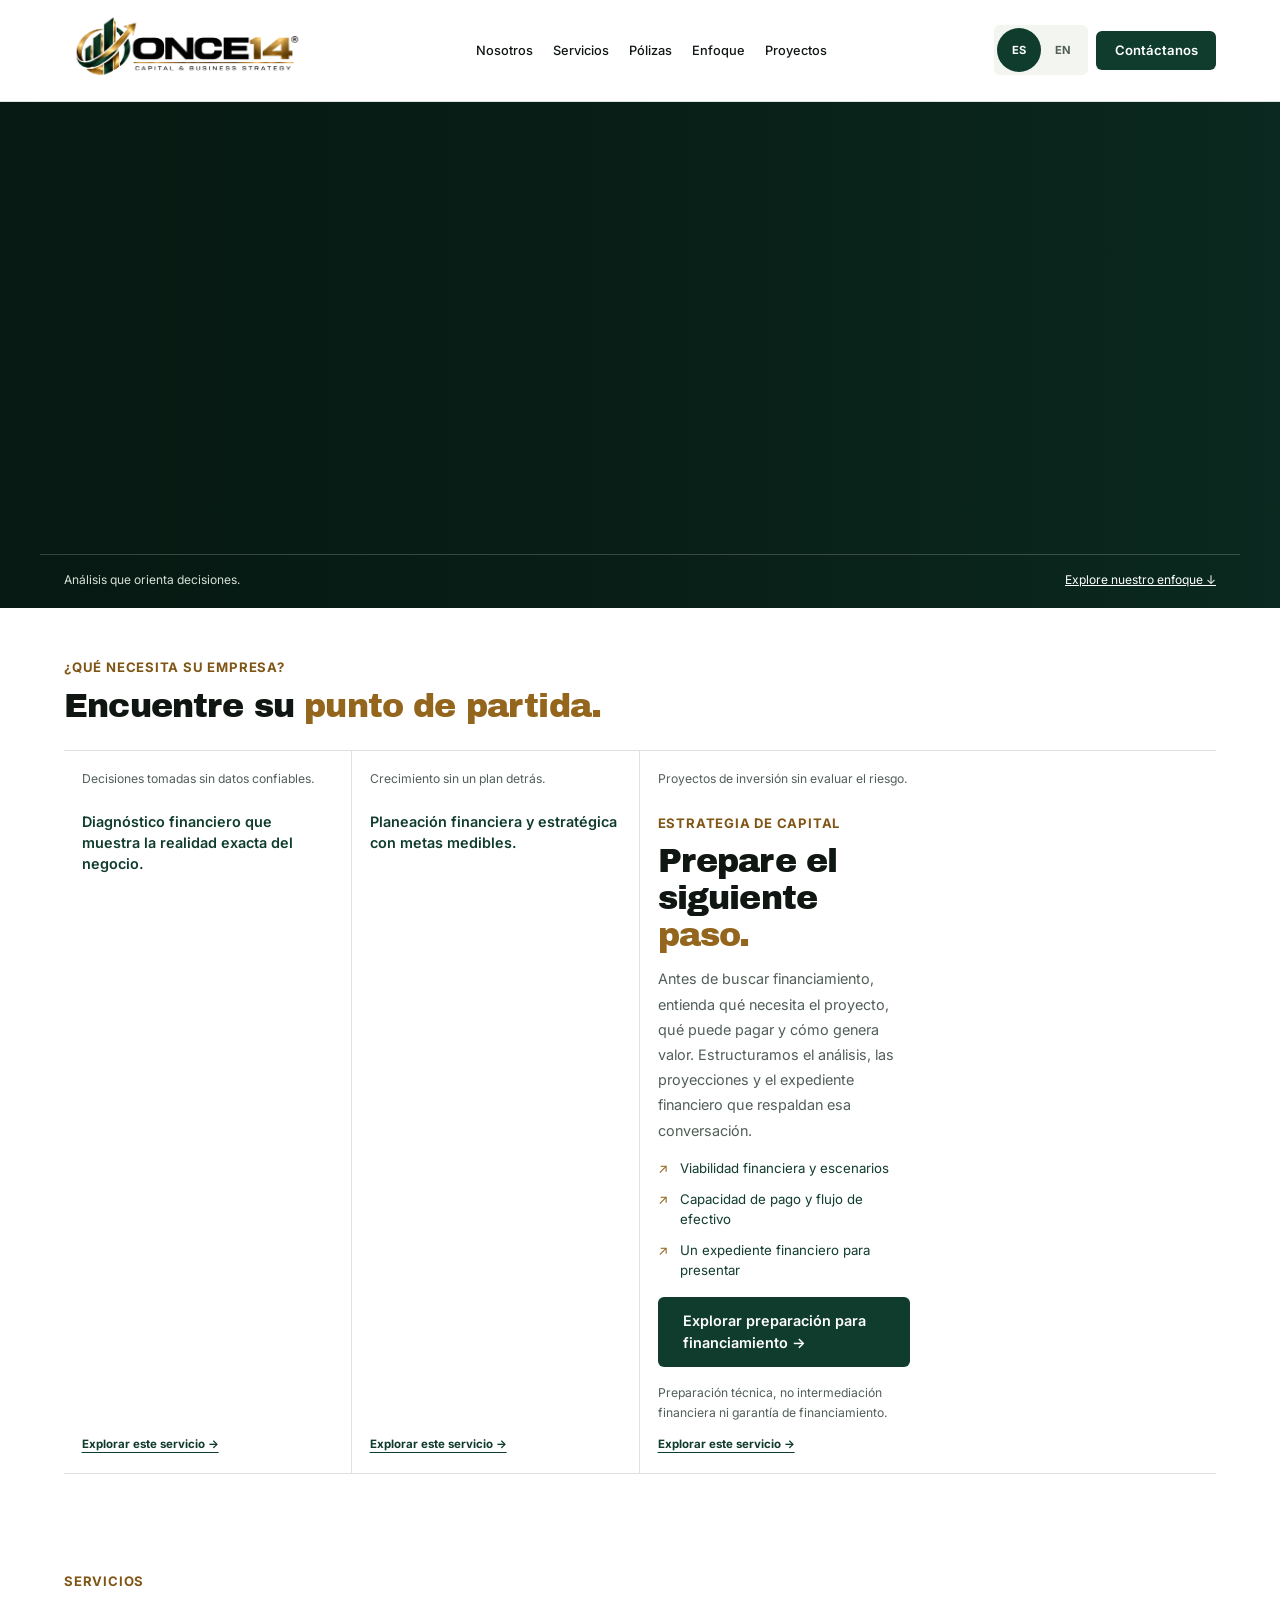
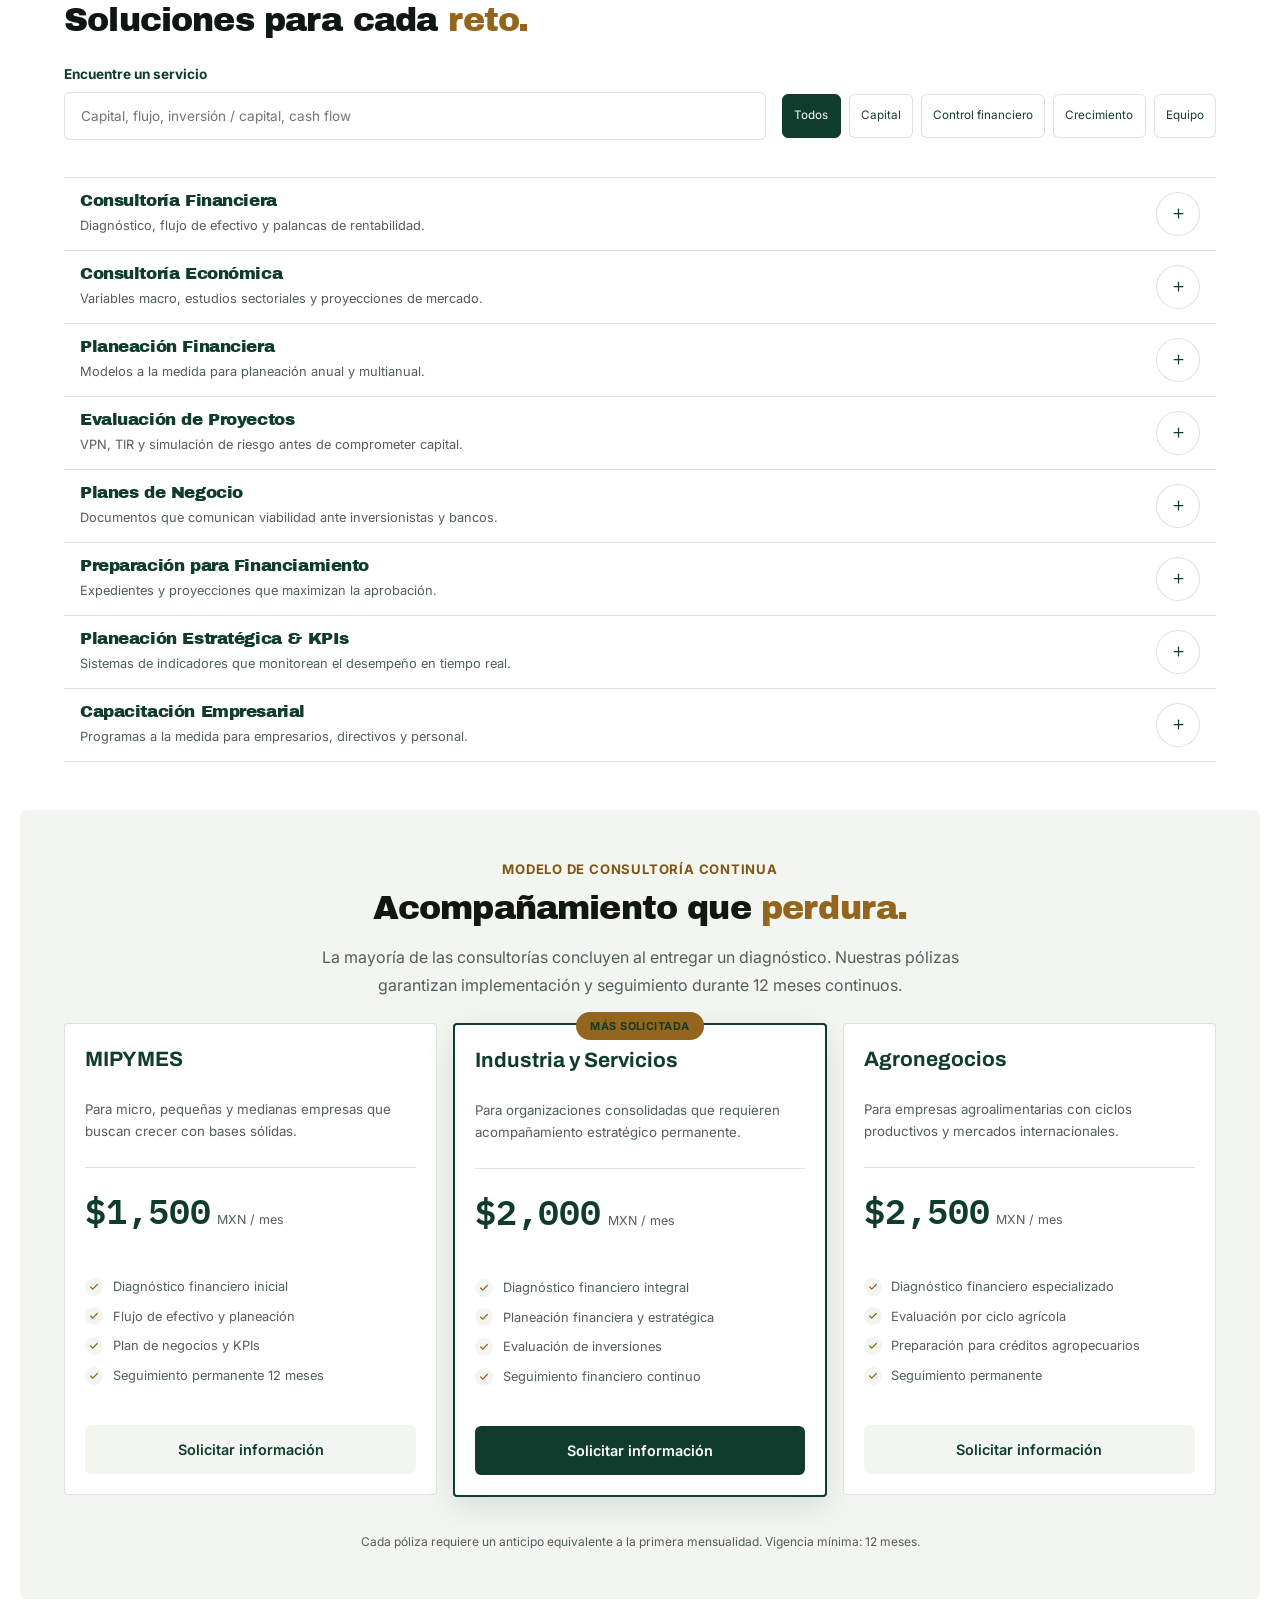
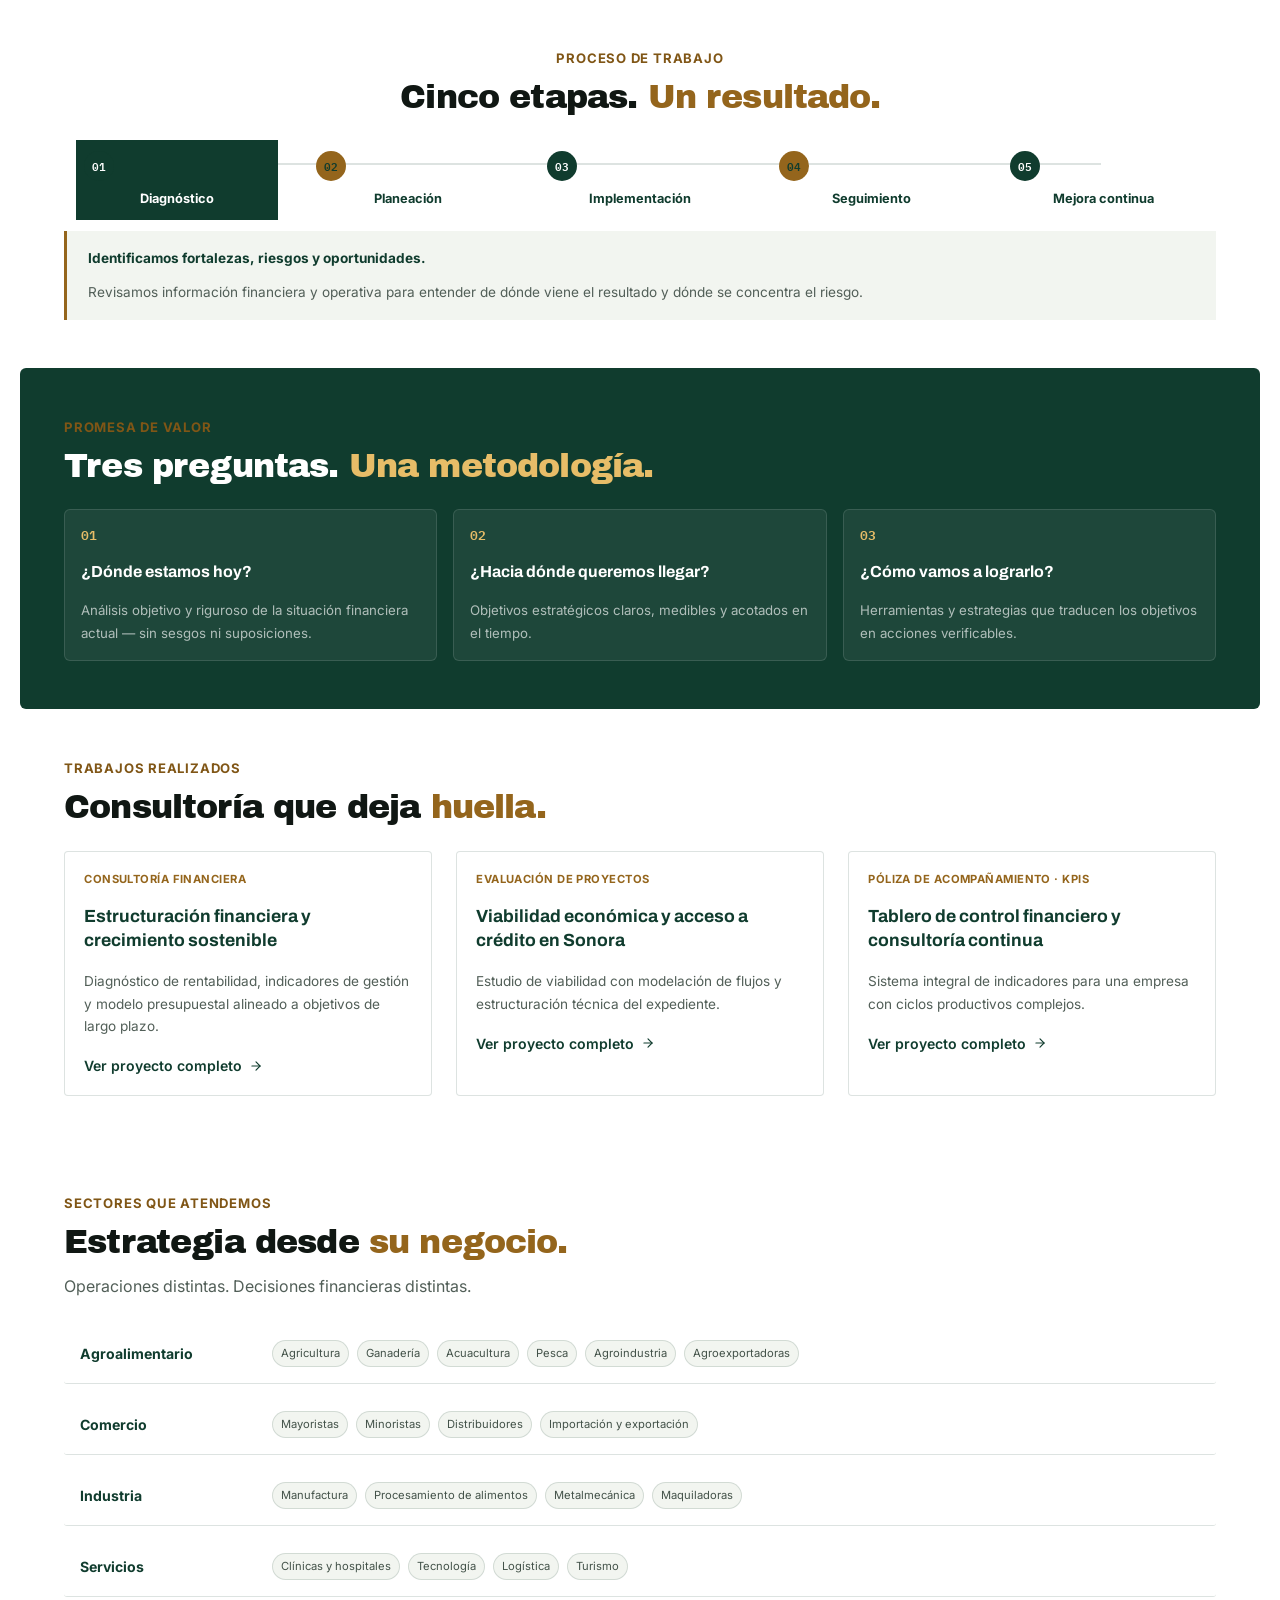
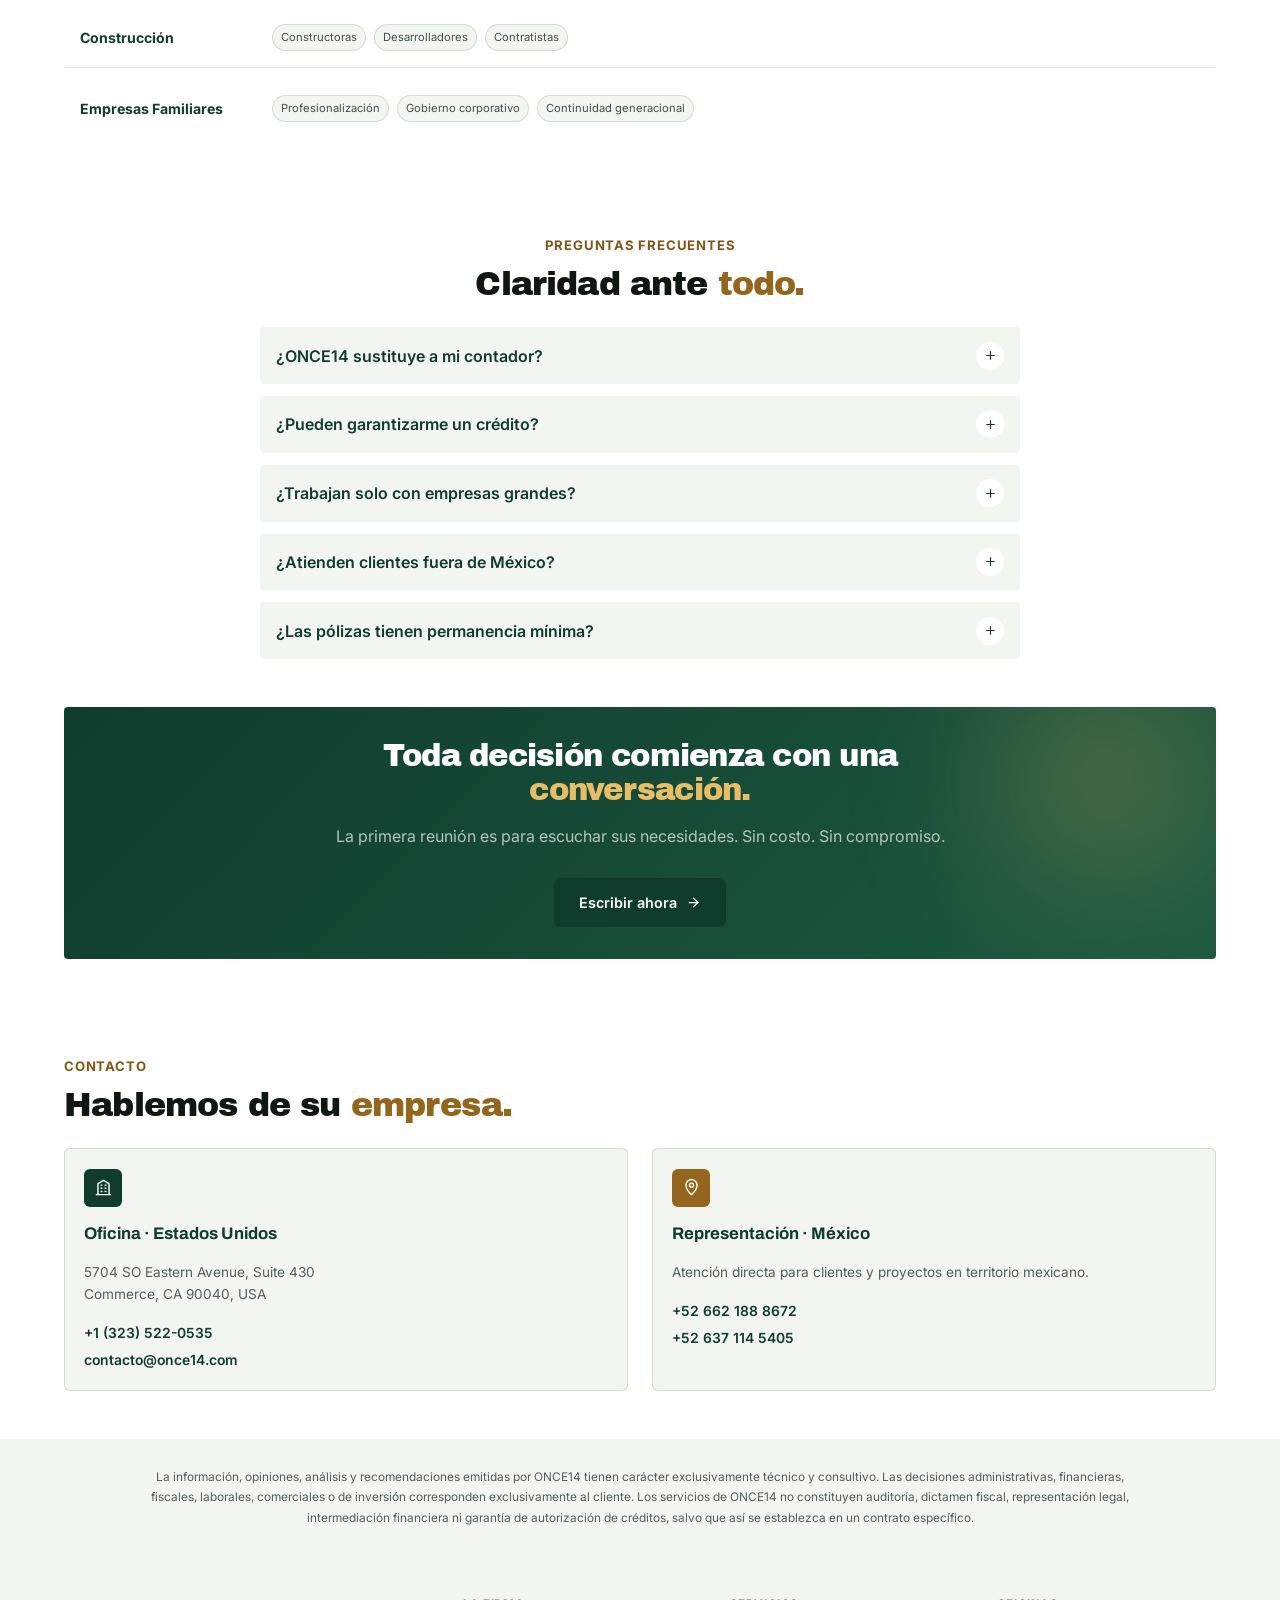
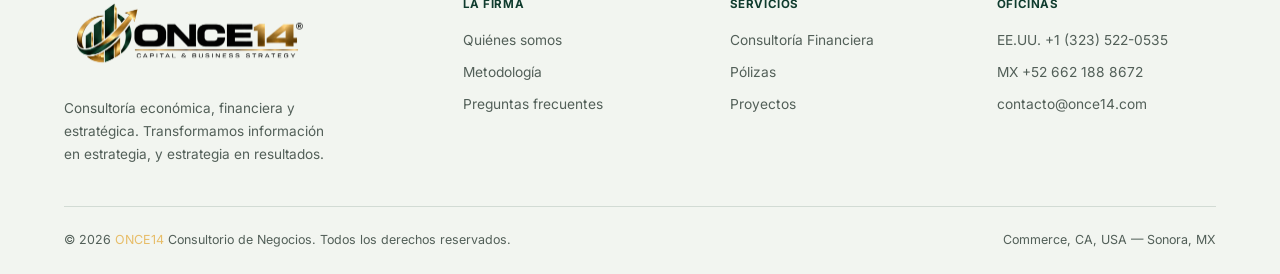
==== index.html @ 273f16f7 "Publish approved ONCE14 editorial redesign, photography and transparent logo" ====
<!DOCTYPE html>
<html lang="es">
<head>
<meta charset="UTF-8"/>
<meta name="viewport" content="width=device-width,initial-scale=1.0"/>
<title>ONCE14 — Consultoría Económica, Financiera y Estratégica</title>
<meta name="description" content="ONCE14 · Consultoría económica, financiera y estratégica. Sonora, México y Commerce, California."/>
<link rel="preconnect" href="https://fonts.googleapis.com"/>
<link rel="preconnect" href="https://fonts.gstatic.com" crossorigin/>
<link href="https://fonts.googleapis.com/css2?family=Archivo+Black&family=Archivo:wght@500;600;700;800;900&family=Inter:wght@400;500;600;700;800;900&family=IBM+Plex+Mono:wght@500;600&display=swap" rel="stylesheet"/>
<meta name="theme-color" content="#103c2e"/>
<link rel="icon" type="image/svg+xml" href="assets/favicon.svg"/>
<link rel="apple-touch-icon" href="assets/apple-touch-icon.png"/>
<link rel="manifest" href="site.webmanifest"/>
<link rel="stylesheet" href="css/style.css"/>
<link rel="stylesheet" href="css/brand.css"/>
<link rel="stylesheet" href="css/editorial.css"/>
</head>
<body>
<a class="skip-link" href="#inicio" data-i18n data-en="Skip to content">Ir al contenido</a>

<div class="progress-bar" id="progressBar"></div>

<div class="nav-wrap">
  <nav class="nav" id="nav">
    <a href="#inicio" class="logo-wrap">
      <img class="brand-logo" src="assets/logo-transparent.webp" width="2172" height="724" alt="ONCE14 — Capital &amp; Business Strategy"/>
    </a>
    <ul class="nav-menu">
      <li><a href="#nosotros" data-i18n data-en="About">Nosotros</a></li>
      <li><a href="#servicios" data-i18n data-en="Services">Servicios</a></li>
      <li><a href="#polizas" data-i18n data-en="Pricing">Pólizas</a></li>
      <li><a href="#galeria" data-i18n data-en="Focus">Enfoque</a></li>
      <li><a href="#proyectos" data-i18n data-en="Projects">Proyectos</a></li>
    </ul>
    <div class="nav-right">
      <div class="lang-toggle">
        <button class="lang-btn active" data-lang="es">ES</button>
        <button class="lang-btn" data-lang="en">EN</button>
      </div>
      <a href="#contacto" class="nav-cta" data-i18n data-en="Contact us">Contáctanos</a>
    </div>
    <button class="burger" id="burger" aria-label="Menú" aria-expanded="false" aria-controls="mNav"><span></span><span></span><span></span></button>
  </nav>
</div>
<nav class="m-nav" id="mNav" aria-label="Navegación móvil" inert>
  <a href="#nosotros" data-i18n data-en="About">Nosotros</a>
  <a href="#servicios" data-i18n data-en="Services">Servicios</a>
  <a href="#polizas" data-i18n data-en="Pricing">Pólizas</a>
  <a href="#proyectos" data-i18n data-en="Projects">Proyectos</a>
  <a href="#galeria" data-i18n data-en="Focus">Enfoque</a>
  <a href="#sectores" data-i18n data-en="Industries">Sectores</a>
  <a href="#faq" data-i18n data-en="FAQ">Preguntas frecuentes</a>
  <a href="#contacto" data-i18n data-en="Contact">Contacto</a>
  <div class="lang-toggle">
    <button class="lang-btn active" data-lang="es">ES</button>
    <button class="lang-btn" data-lang="en">EN</button>
  </div>
</nav>

<!-- ═══ HERO ═══ -->
<section id="inicio" class="hero photo-header">
  <figure class="editorial-media hero-backdrop" data-media="consulting"><figcaption class="media-caption" hidden data-i18n data-en="Conceptual image">Imagen conceptual</figcaption></figure>
  <div class="wrap hero-grid">
    <div class="hero-left">
      <div class="hero-badge" data-i18n data-en="CAPITAL / ECONOMICS / BUSINESS STRATEGY">CAPITAL / ECONOMÍA / ESTRATEGIA EMPRESARIAL</div>
      <h1 class="display hero-title" data-i18n data-en="Understand your business.<br><span class='accent'>Build its next move.</span>">Entienda su negocio.<br><span class="accent">Construya su siguiente paso.</span></h1>
      <p class="hero-desc" data-i18n data-en="Financial clarity, investment evaluation and capital strategy. Technical consulting connected to the reality of your business.">Claridad financiera, evaluación de inversiones y estrategia de capital. Consultoría técnica conectada con la realidad de su empresa.</p>
      <div class="hero-cta-row"><a href="#contacto" class="btn btn-solid" data-i18n data-en="Let's talk about your business ↗">Hablemos de su empresa ↗</a><a href="#servicios" class="btn btn-ghost" data-i18n data-en="Explore services">Explorar servicios</a></div>
    </div>
  </div>
  <div class="hero-bottom wrap"><span data-i18n data-en="Analysis that informs decisions.">Análisis que orienta decisiones.</span><a href="#galeria" data-i18n data-en="Explore our focus ↓">Explore nuestro enfoque ↓</a></div>
</section>

<!-- ═══ NECESIDADES ═══ -->
<section id="necesidades" class="section">
  <div class="wrap">
    <div class="section-head reveal">
      <span class="eyebrow2" data-i18n data-en="What does your company need?">¿Qué necesita su empresa?</span>
      <h2 class="display display--lg" style="margin-top:.6rem;" data-i18n data-en="Find your <span class='accent'>starting point.</span>">Encuentre su <span class="accent">punto de partida.</span></h2>
    </div>
    <div class="needs-bento stagger">
      <div class="need-card reveal">
        <div class="need-icon"><svg viewBox="0 0 24 24"><path d="M12 9v4M12 17h.01M10.3 3.9 1.8 18a2 2 0 0 0 1.7 3h17a2 2 0 0 0 1.7-3L13.7 3.9a2 2 0 0 0-3.4 0z"/></svg></div>
        <p class="need-problem" data-i18n data-en="Decisions made without reliable data.">Decisiones tomadas sin datos confiables.</p>
        <p class="need-solution" data-i18n data-en="Financial diagnostics that show the exact reality of your business.">Diagnóstico financiero que muestra la realidad exacta del negocio.</p>
      </div>
      <div class="need-card reveal">
        <div class="need-icon"><svg viewBox="0 0 24 24"><path d="M3 3v18h18"/><path d="M7 15l4-4 3 3 5-6"/></svg></div>
        <p class="need-problem" data-i18n data-en="Growth with no plan behind it.">Crecimiento sin un plan detrás.</p>
        <p class="need-solution" data-i18n data-en="Financial and strategic planning with measurable goals.">Planeación financiera y estratégica con metas medibles.</p>
      </div>
      <div class="need-card reveal">
        <div class="need-icon"><svg viewBox="0 0 24 24"><path d="M12 2 3 6v6c0 5 4 8 9 10 5-2 9-5 9-10V6z"/></svg></div>
        <p class="need-problem" data-i18n data-en="Investment projects launched without evaluating the risk.">Proyectos de inversión sin evaluar el riesgo.</p>
        <p class="need-solution" data-i18n data-en="Technicallass="media-caption" hidden data-i18n data-en="Conceptual illustration · ONCE14">Imagen conceptual · ONCE14</figcaption></figure>
  <div class="feature-copy">
   <span class="eyebrow2" data-i18n data-en="Capital strategy">Estrategia de capital</span>
   <h2 class="display display--lg" data-i18n data-en="Prepare the next <span class='accent'>move.</span>">Prepare el siguiente <span class="accent">paso.</span></h2>
   <p class="body-md" data-i18n data-en="Before seeking funding, understand what the project needs, what it can repay and how it creates value. We structure the analysis, projections and financial file that support the conversation.">Antes de buscar financiamiento, entienda qué necesita el proyecto, qué puede pagar y cómo genera valor. Estructuramos el análisis, las proyecciones y el expediente financiero que respaldan esa conversación.</p>
   <ul class="capital-outputs"><li data-i18n data-en="Financial feasibility and scenarios">Viabilidad financiera y escenarios</li><li data-i18n data-en="Repayment capacity and cash flow">Capacidad de pago y flujo de efectivo</li><li data-i18n data-en="An executive-ready financial file">Un expediente financiero para presentar</li></ul>
   <a href="#s6" class="btn btn-solid" data-i18n data-en="Explore financing readiness →">Explorar preparación para financiamiento →</a>
   <p class="visual-note" data-i18n data-en="Technical preparation, not financial intermediation or a guarantee of funding.">Preparación técnica, no intermediación financiera ni garantía de financiamiento.</p>
  </div>
 </div>
</section>

<!-- ═══ SERVICIOS ═══ -->
<section id="servicios" class="section">
  <div class="wrap">
    <div class="section-head reveal">
      <span class="eyebrow2" data-i18n data-en="Services">Servicios</span>
      <h2 class="display display--lg" style="margin-top:.6rem;" data-i18n data-en="Solutions for every <span class='accent'>challenge.</span>">Soluciones para cada <span class="accent">reto.</span></h2>
    </div>
    <div class="service-explorer">
      <label for="service-search" data-i18n data-en="Find a service">Encuentre un servicio</label>
      <input id="service-search" type="search" placeholder="Capital, flujo, inversión / capital, cash flow" autocomplete="off"/>
      <div class="service-filters" role="group" aria-label="Objetivo / Objective">
        <button type="button" data-filter="all" aria-pressed="true" data-i18n data-en="All">Todos</button>
        <button type="button" data-filter="capital" aria-pressed="false" data-i18n data-en="Capital">Capital</button>
        <button type="button" data-filter="control" aria-pressed="false" data-i18n data-en="Financial control">Control financiero</button>
        <button type="button" data-filter="growth" aria-pressed="false" data-i18n data-en="Growth">Crecimiento</button>
        <button type="button" data-filter="team" aria-pressed="false" data-i18n data-en="Team">Equipo</button>
      </div>
      <p class="service-results" aria-live="polite" aria-atomic="true"></p>
      <button type="button" class="service-reset" hidden data-i18n data-en="Clear filters">Limpiar filtros</button>
    </div>
    <div class="serv-bento stagger" id="servBento">
      <div class="serv-card reveal" data-id="s1" id="s1">
        <div class="serv-top">
          <div class="serv-icon"><svg viewBox="0 0 24 24"><line x1="5" y1="21" x2="5" y2="13"/><line x1="10" y1="21" x2="10" y2="8"/><line x1="15" y1="21" x2="15" y2="11"/><line x1="20" y1="21" x2="20" y2="4"/></svg></div>
          <button class="serv-toggle"><svg viewBox="0 0 24 24"><line x1="12" y1="5" x2="12" y2="19"/><line x1="5" y1="12" x2="19" y2="12"/></svg></button>
        </div>
        <div class="serv-name" data-i18n data-en="Financial Consulting">Consultoría Financiera</div>
        <div class="serv-teaser" data-i18n data-en="Diagnosis, cash flow and profitability levers.">Diagnóstico, flujo de efectivo y palancas de rentabilidad.</div>
        <div class="serv-detail"><div class="serv-detail-in">
          <div class="serv-steps">
            <div class="serv-step"><b>1</b><span data-i18n data-en="We diagnose the company's real financial situation: profitability, liquidity and cost structure.">Diagnosticamos la situación financiera real: rentabilidad, liquidez y estructura de costos.</span></div>
            <div class="serv-step"><b>2</b><span data-i18n data-en="We identify the improvement levers with the greatest short and medium-term impact.">Identificamos las palancas de mejora con mayor impacto.</span></div>
            <div class="serv-step"><b>3</b><span data-i18n data-en="We design and implement the mechanisms that strengthen long-term financial stability.">Diseñamos e implementamos los mecanismos que fortalecen la estabilidad financiera.</span></div>
          </div>
          <div class="serv-side">
            <div class="serv-chips2">
              <span class="chip2" data-i18n data-en="Cash flow">Flujo de efectivo</span>
              <span class="chip2" data-i18n data-en="Budgets">Presupuestos</span>
              <span class="chip2" data-i18n data-en="Financial modeling">Modelación financiera</span>
              <span class="chip2" data-i18n data-en="Sensitivity analysis">Análisis de sensibilidad</span>
            </div>
            <div class="serv-meta2">
              <span><strong data-i18n data-en="Who it's for">Para quién</strong><span data-i18n data-en="Companies seeking clarity on their real performance">Empresas que buscan claridad sobre su desempeño real</span></span>
              <span><strong data-i18n data-en="Duration">Duración</strong><span data-i18n data-en="2–4 weeks">2 – 4 semanas</span></span>
            </div>
          </div>
        </div></div>
      </div>

      <div class="serv-card reveal" data-id="s2" id="s2">
        <div class="serv-top">
          <div class="serv-icon"><svg viewBox="0 0 24 24"><circle cx="12" cy="12" r="9"/><path d="M3 12h18M12 3c3 4 3 14 0 18c-3-4-3-14 0-18z"/></svg></div>
          <button class="serv-toggle"><svg viewBox="0 0 24 24"><line x1="12" y1="5" x2="12" y2="19"/><line x1="5" y1="12" x2="19" y2="12"/></svg></button>
        </div>
        <div class="serv-name" data-i18n data-en="Economic Consulting">Consultoría Económica</div>
        <div class="serv-teaser" data-i18n data-en="Macro variables, sector studies and market projections.">Variables macro, estudios sectoriales y proyecciones de mercado.</div>
        <div class="serv-detail"><div class="serv-detail-in">
          <div class="serv-steps">
            <div class="serv-step"><b>1</b><span data-i18n data-en="We analyze the macroeconomic variables relevant to the company's sector.">Analizamos las variables macroeconómicas relevantes para el sector.</span></div>
            <div class="serv-step"><b>2</b><span data-i18n data-en="We project market, exchange rate, inflation and interest rate scenarios.">Proyectamos escenarios de mercado, tipo de cambio e inflación.</span></div>
            <div class="serv-step"><b>3</b><span data-i18n data-en="We integrate the analysis into planning to anticipate, not react.">Integramos el análisis a la planeación para anticipar, no reaccionar.</span></div>
          </div>
          <div class="serv-side">
            <div class="serv-chips2">
              <span class="chip2" data-i18n data-en="Sector studies">Estudios sectoriales</span>
              <span class="chip2" data-i18n data-en="Economic projections">Proyecciones económicas</span>
              <span class="chip2" data-i18n data-en="Cost-benefit studies">Estudios costo-beneficio</span>
            </div>
            <div class="serv-meta2">
              <span><strong data-i18n data-en="Who it's for">Para quién</strong><span data-i18n data-en="Companies exposed to sector macro variables">Empresas expuestas a variables macroeconómicas</span></span>
              <span><strong data-i18n data-en="Duration">Duración</strong><span data-i18n data-en="3–6 weeks">3 – 6 semanas</span></span>
            </div>
          </div>
        </div></div>
      </div>

      <div class="serv-card reveal" data-id="s3" id="s3">
        <div class="serv-top">
          <div class="serv-icon"><svg viewBox="0 0 24 24"><circle cx="12" cy="12" r="8"/><circle cx="12" cy="12" r="3.5"/></svg></div>
          <button class="serv-toggle"><svg viewBox="0 0 24 24"><line x1="12" y1="5" x2="12" y2="19"/><line x1="5" y1="12" x2="19" y2="12"/></svg></button>
        </div>
        <div class="serv-name" data-i18n data-en="Financial Planning">Planeación Financiera</div>
        <div class="serv-teaser" data-i18n data-en="Tailored models for annual and multi-year planning.">Modelos a la medida para planeación anual y multianual.</div>
        <div class="serv-detail"><div class="serv-detail-in">
          <div class="serv-steps">
            <div class="serv-step"><b>1</b><span data-i18n data-en="We build the financial model tailored to the business.">Construimos el modelo financiero a la medida del negocio.</span></div>
            <div class="serv-step"><b>2</b><span data-i18n data-en="We model optimistic, base and critical scenarios.">Modelamos escenarios optimista, base y crítico.</span></div>
            <div class="serv-step"><b>3</b><span data-i18n data-en="We define the action plan and the tracking indicators.">Definimos el plan de acción y los indicadores de seguimiento.</span></div>
          </div>
          <div class="serv-side">
            <div class="serv-chips2">
              <span class="chip2" data-i18n data-en="Annual budgets">Presupuestos anuales</span>
              <span class="chip2" data-i18n data-en="Multi-year planning">Planeación multianual</span>
              <span class="chip2" data-i18n data-en="Projected cash flow">Flujo proyectado</span>
            </div>
            <div class="serv-meta2">
              <span><strong data-i18n data-en="Who it's for">Para quién</strong><span data-i18n data-en="Companies planning their next fiscal cycle">Empresas que planean su próximo ciclo fiscal</span></span>
              <span><strong data-i18n data-en="Duration">Duración</strong><span data-i18n data-en="3–5 weeks">3 – 5 semanas</span></span>
            </div>
          </div>
        </div></div>
      </div>

      <div class="serv-card reveal" data-id="s4" id="s4">
        <div class="serv-top">
          <div class="serv-icon"><svg viewBox="0 0 24 24"><path d="M12 2 3 7l9 5 9-5-9-5z"/><path d="M3 12l9 5 9-5M3 17l9 5 9-5"/></svg></div>
          <button class="serv-toggle"><svg viewBox="0 0 24 24"><line x1="12" y1="5" x2="12" y2="19"/><line x1="5" y1="12" x2="19" y2="12"/></svg></button>
        </div>
        <div class="serv-name" data-i18n data-en="Investment Project Evaluation">Evaluación de Proyectos</div>
        <div class="serv-teaser" data-i18n data-en="NPV, IRR and risk simulation before you commit capital.">VPN, TIR y simulación de riesgo antes de comprometer capital.</div>
        <div class="serv-detail"><div class="serv-detail-in">
          <div class="serv-steps">
            <div class="serv-step"><b>1</b><span data-i18n data-en="We calculate the project's financial feasibility: NPV, IRR and break-even point.">Calculamos la viabilidad financiera: VPN, TIR y punto de equilibrio.</span></div>
            <div class="serv-step"><b>2</b><span data-i18n data-en="We simulate risk scenarios before capital is committed.">Simulamos escenarios de riesgo antes de comprometer capital.</span></div>
            <div class="serv-step"><b>3</b><span data-i18n data-en="We deliver a technical opinion that supports the investment decision.">Entregamos un dictamen técnico que sustenta la decisión.</span></div>
          </div>
          <div class="serv-side">
            <div class="serv-chips2">
              <span class="chip2">VPN / NPV</span>
              <span class="chip2">TIR / IRR</span>
              <span class="chip2" data-i18n data-en="Break-even point">Punto de equilibrio</span>
            </div>
            <div class="serv-meta2">
              <span><strong data-i18n data-en="Who it's for">Para quién</strong><span data-i18n data-en="Companies evaluating a specific investment project">Empresas evaluando un proyecto específico</span></span>
              <span><strong data-i18n data-en="Duration">Duración</strong><span data-i18n data-en="3–6 weeks">3 – 6 semanas</span></span>
            </div>
          </div>
        </div></div>
      </div>

      <div class="serv-card reveal" data-id="s5" id="s5">
        <div class="serv-top">
          <div class="serv-icon"><svg viewBox="0 0 24 24"><path d="M6 2h9l3 3v17H6z"/><line x1="9" y1="9" x2="15" y2="9"/><line x1="9" y1="13" x2="15" y2="13"/><line x1="9" y1="17" x2="12" y2="17"/></svg></div>
          <button class="serv-toggle"><svg viewBox="0 0 24 24"><line x1="12" y1="5" x2="12" y2="19"/><line x1="5" y1="12" x2="19" y2="12"/></svg></button>
        </div>
        <div class="serv-name" data-i18n data-en="Business Plans">Planes de Negocio</div>
        <div class="serv-teaser" data-i18n data-en="Documents that communicate viability to investors and banks.">Documentos que comunican viabilidad ante inversionistas y bancos.</div>
        <div class="serv-detail"><div class="serv-detail-in">
          <div class="serv-steps">
            <div class="serv-step"><b>1</b><span data-i18n data-en="We develop the market study and commercial strategy.">Desarrollamos el estudio de mercado y la estrategia comercial.</span></div>
            <div class="serv-step"><b>2</b><span data-i18n data-en="We build the financial projections and expected cash flow.">Construimos las proyecciones financieras.</span></div>
            <div class="serv-step"><b>3</b><span data-i18n data-en="We integrate risk analysis and mitigation.">Integramos el análisis de riesgos y su mitigación.</span></div>
          </div>
          <div class="serv-side">
            <div class="serv-chips2">
              <span class="chip2" data-i18n data-en="Market study">Estudio de mercado</span>
              <span class="chip2" data-i18n data-en="Financial projections">Proyecciones financieras</span>
            </div>
            <div class="serv-meta2">
              <span><strong data-i18n data-en="Who it's for">Para quién</strong><span data-i18n data-en="Companies seeking financing or formalizing strategy">Empresas que buscan financiamiento</span></span>
              <span><strong data-i18n data-en="Duration">Duración</strong><span data-i18n data-en="3–6 weeks">3 – 6 semanas</span></span>
            </div>
          </div>
        </div></div>
      </div>

      <div class="serv-card reveal" data-id="s6" id="s6">
        <div class="serv-top">
          <div class="serv-icon"><svg viewBox="0 0 24 24"><rect x="2" y="7" width="20" height="13" rx="2"/><path d="M8 7V5a2 2 0 0 1 2-2h4a2 2 0 0 1 2 2v2"/></svg></div>
          <button class="serv-toggle"><svg viewBox="0 0 24 24"><line x1="12" y1="5" x2="12" y2="19"/><line x1="5" y1="12" x2="19" y2="12"/></svg></button>
        </div>
        <div class="serv-name" data-i18n data-en="Financing Readiness">Preparación para Financiamiento</div>
        <div class="serv-teaser" data-i18n data-en="Files and projections that maximize approval odds.">Expedientes y proyecciones que maximizan la aprobación.</div>
        <div class="serv-detail"><div class="serv-detail-in">
          <div class="serv-steps">
            <div class="serv-step"><b>1</b><span data-i18n data-en="We diagnose the company's real repayment capacity.">Diagnosticamos la capacidad de pago real de la empresa.</span></div>
            <div class="serv-step"><b>2</b><span data-i18n data-en="We assemble the complete financial file.">Armamos el expediente financiero completo.</span></div>
            <div class="serv-step"><b>3</b><span data-i18n data-en="We prepare the executive presentation for the institution.">Preparamos la presentación ejecutiva.</span></div>
          </div>
          <div class="serv-side">
            <div class="serv-chips2">
              <span class="chip2" data-i18n data-en="Working capital">Capital de trabajo</span>
              <span class="chip2" data-i18n data-en="Agricultural &amp; export credit">Créditos agropecuarios</span>
            </div>
            <div class="serv-meta2">
              <span><strong data-i18n data-en="Who it's for">Para quién</strong><span data-i18n data-en="Companies applying for financing">Empresas solicitando financiamiento</span></span>
              <span><strong data-i18n data-en="Duration">Duración</strong><span data-i18n data-en="2–4 weeks">2 – 4 semanas</span></span>
            </div>
            <p class="serv-nota2" data-i18n data-en="ONCE14 does not act as a financial intermediary or guarantee approval.">ONCE14 no actúa como intermediario financiero ni garantiza la aprobación.</p>
          </div>
        </div></div>
      </div>

      <div class="serv-card reveal" data-id="s7" id="s7">
        <div class="serv-top">
          <div class="serv-icon"><svg viewBox="0 0 24 24"><circle cx="12" cy="12" r="9"/><path d="M12 7v5l3 3"/></svg></div>
          <button class="serv-toggle"><svg viewBox="0 0 24 24"><line x1="12" y1="5" x2="12" y2="19"/><line x1="5" y1="12" x2="19" y2="12"/></svg></button>
        </div>
        <div class="serv-name" data-i18n data-en="Strategic Planning &amp; KPIs">Planeación Estratégica &amp; KPIs</div>
        <div class="serv-teaser" data-i18n data-en="Indicator systems that monitor performance in real time.">Sistemas de indicadores que monitorean el desempeño en tiempo real.</div>
        <div class="serv-detail"><div class="serv-detail-in">
          <div class="serv-steps">
            <div class="serv-step"><b>1</b><span data-i18n data-en="We align company areas toward shared strategic objectives.">Alineamos las áreas hacia objetivos estratégicos comunes.</span></div>
            <div class="serv-step"><b>2</b><span data-i18n data-en="We design the indicator system that reflects real performance.">Diseñamos el sistema de indicadores.</span></div>
            <div class="serv-step"><b>3</b><span data-i18n data-en="We implement the control dashboard and follow-up routine.">Implementamos el tablero de control.</span></div>
          </div>
          <div class="serv-side">
            <div class="serv-chips2">
              <span class="chip2">Balanced Scorecard</span>
              <span class="chip2" data-i18n data-en="Control dashboards">Tableros de control</span>
            </div>
            <div class="serv-meta2">
              <span><strong data-i18n data-en="Who it's for">Para quién</strong><span data-i18n data-en="Companies wanting real-time performance tracking">Empresas que buscan monitorear en tiempo real</span></span>
              <span><strong data-i18n data-en="Duration">Duración</strong><span data-i18n data-en="4–8 weeks">4 – 8 semanas</span></span>
            </div>
          </div>
        </div></div>
      </div>

      <div class="serv-card reveal" data-id="s8" id="s8">
        <div class="serv-top">
          <div class="serv-icon"><svg viewBox="0 0 24 24"><path d="M12 4 2 9l10 5 10-5-10-5z"/><path d="M6 11.5V16c0 1.5 3 3 6 3s6-1.5 6-3v-4.5"/></svg></div>
          <button class="serv-toggle"><svg viewBox="0 0 24 24"><line x1="12" y1="5" x2="12" y2="19"/><line x1="5" y1="12" x2="19" y2="12"/></svg></button>
        </div>
        <div class="serv-name" data-i18n data-en="Corporate Training">Capacitación Empresarial</div>
        <div class="serv-teaser" data-i18n data-en="Tailored programs for owners, executives and staff.">Programas a la medida para empresarios, directivos y personal.</div>
        <div class="serv-detail"><div class="serv-detail-in">
          <div class="serv-steps">
            <div class="serv-step"><b>1</b><span data-i18n data-en="We assess the team's level of financial literacy.">Diagnosticamos el nivel de cultura financiera del equipo.</span></div>
            <div class="serv-step"><b>2</b><span data-i18n data-en="We design the program tailored to participants.">Diseñamos el programa a la medida.</span></div>
            <div class="serv-step"><b>3</b><span data-i18n data-en="We deliver in person, virtually or in-company.">Impartimos en modalidad presencial, virtual o in-company.</span></div>
          </div>
          <div class="serv-side">
            <div class="serv-chips2">
              <span class="chip2" data-i18n data-en="Finance for owners">Finanzas para empresarios</span>
              <span class="chip2" data-i18n data-en="Financial literacy">Cultura financiera</span>
            </div>
            <div class="serv-meta2">
              <span><strong data-i18n data-en="Who it's for">Para quién</strong><span data-i18n data-en="Executive and administrative teams">Equipos directivos y administrativos</span></span>
              <span><strong data-i18n data-en="Duration">Duración</strong><span data-i18n data-en="From 1 intensive session">Desde 1 sesión intensiva</span></span>
            </div>
          </div>
        </div></div>
      </div>
    </div>
  </div>
</section>

<!-- ═══ PÓLIZAS ═══ -->
<section id="polizas" class="section" style="background:var(--surface);border-radius:var(--r-lg);margin:0 1.25rem;width:auto;">
  <div class="wrap">
    <div class="section-head center reveal" style="margin-left:auto;margin-right:auto;">
      <span class="eyebrow2" data-i18n data-en="Ongoing consulting model">Modelo de consultoría continua</span>
      <h2 class="display display--lg" style="margin-top:.6rem;" data-i18n data-en="Support that <span class='accent'>lasts.</span>">Acompañamiento que <span class="accent">perdura.</span></h2>
      <p class="body-md" style="margin:1rem auto 0;" data-i18n data-en="Most consulting ends when a diagnosis is delivered. Our retainers guarantee implementation and follow-up for 12 continuous months.">La mayoría de las consultorías concluyen al entregar un diagnóstico. Nuestras pólizas garantizan implementación y seguimiento durante 12 meses continuos.</p>
    </div>
    <div class="pricing-grid stagger">
      <div class="price-card reveal">
        <span class="price-name">MIPYMES</span>
        <p class="price-desc" data-i18n data-en="For micro, small and medium businesses ready to grow on solid ground.">Para micro, pequeñas y medianas empresas que buscan crecer con bases sólidas.</p>
        <div class="price-amt-row"><span class="price-amt">$1,500</span><span class="price-per" data-i18n data-en="MXN / month">MXN / mes</span></div>
        <div class="price-feats">
          <div class="pf-row2"><span class="pf-check"><svg viewBox="0 0 24 24"><polyline points="20 6 9 17 4 12"/></svg></span><span data-i18n data-en="Initial financial diagnosis">Diagnóstico financiero inicial</span></div>
          <div class="pf-row2"><span class="pf-check"><svg viewBox="0 0 24 24"><polyline points="20 6 9 17 4 12"/></svg></span><span data-i18n data-en="Cash flow &amp; financial planning">Flujo de efectivo y planeación</span></div>
          <div class="pf-row2"><span class="pf-check"><svg viewBox="0 0 24 24"><polyline points="20 6 9 17 4 12"/></svg></span><span data-i18n data-en="Business plan &amp; KPIs">Plan de negocios y KPIs</span></div>
          <div class="pf-row2"><span class="pf-check"><svg viewBox="0 0 24 24"><polyline points="20 6 9 17 4 12"/></svg></span><span data-i18n data-en="12-month ongoing follow-up">Seguimiento permanente 12 meses</span></div>
        </div>
        <a href="#contacto" class="btn btn-ghost" data-i18n data-en="Request information">Solicitar información</a>
      </div>
      <div class="price-card featured reveal">
        <span class="price-badge-pop" data-i18n data-en="Most requested">Más solicitada</span>
        <span class="price-name" data-i18n data-en="Industry &amp; Services">Industria y Servicios</span>
        <p class="price-desc" data-i18n data-en="For established organizations that need ongoing strategic support.">Para organizaciones consolidadas que requieren acompañamiento estratégico permanente.</p>
        <div class="price-amt-row"><span class="price-amt">$2,000</span><span class="price-per" data-i18n data-en="MXN / month">MXN / mes</span></div>
        <div class="price-feats">
          <div class="pf-row2"><span class="pf-check"><svg viewBox="0 0 24 24"><polyline points="20 6 9 17 4 12"/></svg></span><span data-i18n data-en="Comprehensive financial diagnosis">Diagnóstico financiero integral</span></div>
          <div class="pf-row2"><span class="pf-check"><svg viewBox="0 0 24 24"><polyline points="20 6 9 17 4 12"/></svg></span><span data-i18n data-en="Financial &amp; strategic planning">Planeación financiera y estratégica</span></div>
          <div class="pf-row2"><span class="pf-check"><svg viewBox="0 0 24 24"><polyline points="20 6 9 17 4 12"/></svg></span><span data-i18n data-en="Investment evaluation">Evaluación de inversiones</span></div>
          <div class="pf-row2"><span class="pf-check"><svg viewBox="0 0 24 24"><polyline points="20 6 9 17 4 12"/></svg></span><span data-i18n data-en="Ongoing financial follow-up">Seguimiento financiero continuo</span></div>
        </div>
        <a href="#contacto" class="btn btn-solid" data-i18n data-en="Request information">Solicitar información</a>
      </div>
      <div class="price-card reveal">
        <span class="price-name" data-i18n data-en="Agribusiness">Agronegocios</span>
        <p class="price-desc" data-i18n data-en="For agrifood companies facing production cycles and international markets.">Para empresas agroalimentarias con ciclos productivos y mercados internacionales.</p>
        <div class="price-amt-row"><span class="price-amt">$2,500</span><span class="price-per" data-i18n data-en="MXN / month">MXN / mes</span></div>
        <div class="price-feats">
          <div class="pf-row2"><span class="pf-check"><svg viewBox="0 0 24 24"><polyline points="20 6 9 17 4 12"/></svg></span><span data-i18n data-en="Specialized financial diagnosis">Diagnóstico financiero especializado</span></div>
          <div class="pf-row2"><span class="pf-check"><svg viewBox="0 0 24 24"><polyline points="20 6 9 17 4 12"/></svg></span><span data-i18n data-en="Crop-cycle evaluation">Evaluación por ciclo agrícola</span></div>
          <div class="pf-row2"><span class="pf-check"><svg viewBox="0 0 24 24"><polyline points="20 6 9 17 4 12"/></svg></span><span data-i18n data-en="Agricultural credit readiness">Preparación para créditos agropecuarios</span></div>
          <div class="pf-row2"><span class="pf-check"><svg viewBox="0 0 24 24"><polyline points="20 6 9 17 4 12"/></svg></span><span data-i18n data-en="Ongoing follow-up">Seguimiento permanente</span></div>
        </div>
        <a href="#contacto" class="btn btn-ghost" data-i18n data-en="Request information">Solicitar información</a>
      </div>
    </div>
    <p class="pricing-note" data-i18n data-en="Each retainer requires an advance equal to the first month's fee. Minimum term: 12 months.">Cada póliza requiere un anticipo equivalente a la primera mensualidad. Vigencia mínima: 12 meses.</p>
  </div>
</section>

<!-- ═══ METODOLOGÍA ═══ -->
<section id="metodologia" class="section">
  <div class="wrap">
    <div class="section-head center reveal" style="margin-left:auto;margin-right:auto;">
      <span class="eyebrow2" data-i18n data-en="Our process">Proceso de trabajo</span>
      <h2 class="display display--lg" style="margin-top:.6rem;" data-i18n data-en="Five stages. <span class='accent'>One result.</span>">Cinco etapas. <span class="accent">Un resultado.</span></h2>
    </div>
    <div class="stepper stagger">
      <div class="step-item reveal"><div class="step-circle">01</div><h4 data-i18n data-en="Diagnosis">Diagnóstico</h4><p data-i18n data-en="We identify strengths, risks and opportunities.">Identificamos fortalezas, riesgos y oportunidades.</p></div>
      <div class="step-item reveal"><div class="step-circle">02</div><h4 data-i18n data-en="Planning">Planeación</h4><p data-i18n data-en="We design strategies with measurable goals.">Diseñamos estrategias con metas cuantificables.</p></div>
      <div class="step-item reveal"><div class="step-circle">03</div><h4 data-i18n data-en="Implementation">Implementación</h4><p data-i18n data-en="We build the concrete tools that execute the strategy.">Construimos las herramientas que materializan la estrategia.</p></div>
      <div class="step-item reveal"><div class="step-circle">04</div><h4 data-i18n data-en="Follow-up">Seguimiento</h4><p data-i18n data-en="We review progress and adjust course early.">Revisamos el avance y ajustamos el rumbo a tiempo.</p></div>
      <div class="step-item reveal"><div class="step-circle">05</div><h4 data-i18n data-en="Continuous improvement">Mejora continua</h4><p data-i18n data-en="Each cycle feeds a permanent optimization process.">Cada ciclo alimenta un proceso permanente de mejora.</p></div>
    </div>
  </div>
</section>

<!-- ═══ PROMESA ═══ -->
<section class="section" style="background:var(--navy);border-radius:var(--r-lg);margin:0 1.25rem;width:auto;">
  <div class="wrap">
    <div class="section-head reveal">
      <span class="eyebrow2" data-i18n data-en="Value promise">Promesa de valor</span>
      <h2 class="display display--lg on-dark" style="margin-top:.6rem;" data-i18n data-en="Three questions. <span class='accent'>One methodology.</span>">Tres preguntas. <span class="accent">Una metodología.</span></h2>
    </div>
    <div class="promise-grid stagger">
      <div class="promise-card reveal"><span class="promise-num mono">01</span><p class="promise-q" data-i18n data-en="Where are we today?">¿Dónde estamos hoy?</p><p class="promise-a" data-i18n data-en="An objective, rigorous analysis of the company's current financial situation — no bias, no assumptions.">Análisis objetivo y riguroso de la situación financiera actual — sin sesgos ni suposiciones.</p></div>
      <div class="promise-card reveal"><span class="promise-num mono">02</span><p class="promise-q" data-i18n data-en="Where do we want to go?">¿Hacia dónde queremos llegar?</p><p class="promise-a" data-i18n data-en="Clear, measurable, time-bound strategic objectives aligned with the business's vision.">Objetivos estratégicos claros, medibles y acotados en el tiempo.</p></div>
      <div class="promise-card reveal"><span class="promise-num mono">03</span><p class="promise-q" data-i18n data-en="How will we get there?">¿Cómo vamos a lograrlo?</p><p class="promise-a" data-i18n data-en="Financial tools and strategies that turn objectives into concrete, verifiable actions.">Herramientas y estrategias que traducen los objetivos en acciones verificables.</p></div>
    </div>
  </div>
</section>

<!-- ═══ PROYECTOS ═══ -->
<section id="proyectos" class="section">
  <div class="wrap">
    <div class="section-head reveal">
      <span class="eyebrow2" data-i18n data-en="Completed work">Trabajos realizados</span>
      <h2 class="display display--lg" style="margin-top:.6rem;" data-i18n data-en="Consulting that leaves a <span class='accent'>mark.</span>">Consultoría que deja <span class="accent">huella.</span></h2>
    </div>
    <div class="proj-grid stagger">
      <a href="https://mx1416client.capitaltrg.com" target="_blank" rel="noopener" class="proj-card reveal">
        <div class="proj-sparkline">
          <div class="spk" style="height:30%;"></div><div class="spk" style="height:42%;"></div><div class="spk" style="height:38%;"></div><div class="spk" style="height:55%;"></div><div class="spk" style="height:50%;"></div><div class="spk" style="height:68%;"></div><div class="spk" style="height:85%;background:var(--gold);"></div>
        </div>
        <span class="proj-tag" data-i18n data-en="Financial Consulting">Consultoría Financiera</span>
        <h3 class="proj-title" data-i18n data-en="Financial structuring and sustainable growth model">Estructuración financiera y crecimiento sostenible</h3>
        <p class="proj-desc" data-i18n data-en="Profitability diagnosis, management indicators and a budgeting model aligned with long-term strategic objectives.">Diagnóstico de rentabilidad, indicadores de gestión y modelo presupuestal alineado a objetivos de largo plazo.</p>
        <span class="link-arrow"><span data-i18n data-en="View full project">Ver proyecto completo</span> <svg viewBox="0 0 24 24"><line x1="5" y1="12" x2="19" y2="12"/><polyline points="12 5 19 12 12 19"/></svg></span>
      </a>
      <a href="https://mx120524sonclient.capitaltrg.com" target="_blank" rel="noopener" class="proj-card reveal">
        <div class="proj-sparkline">
          <div class="spk" style="height:25%;"></div><div class="spk" style="height:35%;"></div><div class="spk" style="height:45%;"></div><div class="spk" style="height:40%;"></div><div class="spk" style="height:60%;"></div><div class="spk" style="height:72%;"></div><div class="spk" style="height:90%;background:var(--gold);"></div>
        </div>
        <span class="proj-tag" data-i18n data-en="Project Evaluation">Evaluación de Proyectos</span>
        <h3 class="proj-title" data-i18n data-en="Economic feasibility and credit-readiness in Sonora">Viabilidad económica y acceso a crédito en Sonora</h3>
        <p class="proj-desc" data-i18n data-en="Feasibility study with cash-flow modeling and technical structuring for submission to financial institutions.">Estudio de viabilidad con modelación de flujos y estructuración técnica del expediente.</p>
        <span class="link-arrow"><span data-i18n data-en="View full project">Ver proyecto completo</span> <svg viewBox="0 0 24 24"><line x1="5" y1="12" x2="19" y2="12"/><polyline points="12 5 19 12 12 19"/></svg></span>
      </a>
      <a href="https://mx22072691client.capitaltrg.com" target="_blank" rel="noopener" class="proj-card reveal">
        <div class="proj-sparkline">
          <div class="spk" style="height:40%;"></div><div class="spk" style="height:38%;"></div><div class="spk" style="height:52%;"></div><div class="spk" style="height:48%;"></div><div class="spk" style="height:65%;"></div><div class="spk" style="height:80%;"></div><div class="spk" style="height:95%;background:var(--gold);"></div>
        </div>
        <span class="proj-tag" data-i18n data-en="Retainer Program · KPIs">Póliza de Acompañamiento · KPIs</span>
        <h3 class="proj-title" data-i18n data-en="Financial control dashboard and ongoing consulting">Tablero de control financiero y consultoría continua</h3>
        <p class="proj-desc" data-i18n data-en="A full system of financial and operational indicators for a company with complex production cycles.">Sistema integral de indicadores para una empresa con ciclos productivos complejos.</p>
        <span class="link-arrow"><span data-i18n data-en="View full project">Ver proyecto completo</span> <svg viewBox="0 0 24 24"><line x1="5" y1="12" x2="19" y2="12"/><polyline points="12 5 19 12 12 19"/></svg></span>
      </a>
    </div>
  </div>
</section>

<!-- ═══ SECTORES ═══ -->
<section id="sectores" class="section">
  <div class="wrap">
    <div class="section-head reveal">
      <span class="eyebrow2" data-i18n data-en="Industries we serve">Sectores que atendemos</span>
      <h2 class="display display--lg" style="margin-top:.6rem;" data-i18n data-en="Strategy grounded in <span class='accent'>your business.</span>">Estrategia desde <span class="accent">su negocio.</span></h2>
      <p class="body-md" data-i18n data-en="Different operations. Different financial decisions.">Operaciones distintas. Decisiones financieras distintas.</p>
    </div>
    <div class="sect-cats">
      <div class="sect-cat">
                <span class="sect-cat-label" data-i18n data-en="Agrifood">Agroalimentario</span>
        <div class="sect-tags">
          <span class="sect-tag" data-i18n data-en="Agriculture">Agricultura</span><span class="sect-tag" data-i18n data-en="Livestock">Ganadería</span><span class="sect-tag" data-i18n data-en="Aquaculture">Acuacultura</span><span class="sect-tag" data-i18n data-en="Fishing">Pesca</span><span class="sect-tag" data-i18n data-en="Agroindustry">Agroindustria</span><span class="sect-tag" data-i18n data-en="Agri-exporters">Agroexportadoras</span>
        </div>
      </div>
      <div class="sect-cat">
                <span class="sect-cat-label" data-i18n data-en="Trade">Comercio</span>
        <div class="sect-tags">
          <span class="sect-tag" data-i18n data-en="Wholesalers">Mayoristas</span><span class="sect-tag" data-i18n data-en="Retailers">Minoristas</span><span class="sect-tag" data-i18n data-en="Distributors">Distribuidores</span><span class="sect-tag" data-i18n data-en="Import &amp; export">Importación y exportación</span>
        </div>
      </div>
      <div class="sect-cat">
                <span class="sect-cat-label" data-i18n data-en="Industry">Industria</span>
        <div class="sect-tags">
          <span class="sect-tag" data-i18n data-en="Manufacturing">Manufactura</span><span class="sect-tag" data-i18n data-en="Food processing">Procesamiento de alimentos</span><span class="sect-tag" data-i18n data-en="Metalworking">Metalmecánica</span><span class="sect-tag" data-i18n data-en="Maquiladoras">Maquiladoras</span>
        </div>
      </div>
      <div class="sect-cat">
        <span class="sect-cat-label" data-i18n data-en="Services">Servicios</span>
        <div class="sect-tags">
          <span class="sect-tag" data-i18n data-en="Clinics &amp; hospitals">Clínicas y hospitales</span><span class="sect-tag" data-i18n data-en="Technology">Tecnología</span><span class="sect-tag" data-i18n data-en="Logistics">Logística</span><span class="sect-tag" data-i18n data-en="Tourism">Turismo</span>
        </div>
      </div>
      <div class="sect-cat">
        <span class="sect-cat-label" data-i18n data-en="Construction">Construcción</span>
        <div class="sect-tags">
          <span class="sect-tag" data-i18n data-en="Construction firms">Constructoras</span><span class="sect-tag" data-i18n data-en="Developers">Desarrolladores</span><span class="sect-tag" data-i18n data-en="Contractors">Contratistas</span>
        </div>
      </div>
      <div class="sect-cat">
        <span class="sect-cat-label" data-i18n data-en="Family Businesses">Empresas Familiares</span>
        <div class="sect-tags">
          <span class="sect-tag" data-i18n data-en="Professionalization">Profesionalización</span><span class="sect-tag" data-i18n data-en="Corporate governance">Gobierno corporativo</span><span class="sect-tag" data-i18n data-en="Generational continuity">Continuidad generacional</span>
        </div>
      </div>
    </div>
  </div>
</section>

<!-- ═══ FAQ ═══ -->
<section id="faq" class="section">
  <div class="wrap">
    <div class="section-head center reveal" style="margin-left:auto;margin-right:auto;">
      <span class="eyebrow2" data-i18n data-en="Frequently asked questions">Preguntas frecuentes</span>
      <h2 class="display display--lg" style="margin-top:.6rem;" data-i18n data-en="Clarity above <span class='accent'>all.</span>">Claridad ante <span class="accent">todo.</span></h2>
    </div>
    <div class="faq-wrap reveal">
      <div class="faq-card">
        <button class="faq-q2"><span class="faq-q2-t" data-i18n data-en="Does ONCE14 replace my accountant?">¿ONCE14 sustituye a mi contador?</span><span class="faq-plus"><svg viewBox="0 0 24 24"><line x1="12" y1="5" x2="12" y2="19"/><line x1="5" y1="12" x2="19" y2="12"/></svg></span></button>
        <div class="faq-a2"><div class="faq-a2-in" data-i18n data-en="No. The accountant records and files accounting and tax information. ONCE14 takes that information and turns it into decision-making tools. Both roles are complementary.">No. El contador registra y presenta la información contable y fiscal. ONCE14 toma esa información y la transforma en herramientas de decisión. Ambas funciones son complementarias.</div></div>
      </div>
      <div class="faq-card">
        <button class="faq-q2"><span class="faq-q2-t" data-i18n data-en="Can you guarantee me a loan?">¿Pueden garantizarme un crédito?</span><span class="faq-plus"><svg viewBox="0 0 24 24"><line x1="12" y1="5" x2="12" y2="19"/><line x1="5" y1="12" x2="19" y2="12"/></svg></span></button>
        <div class="faq-a2"><div class="faq-a2-in" data-i18n data-en="No, we don't act as financial intermediaries. We technically prepare the company; the approval decision rests exclusively with the financial institution.">No actuamos como intermediarios financieros. Preparamos técnicamente a la empresa; la decisión de autorización corresponde a la institución financiera.</div></div>
      </div>
      <div class="faq-card">
        <button class="faq-q2"><span class="faq-q2-t" data-i18n data-en="Do you only work with large companies?">¿Trabajan solo con empresas grandes?</span><span class="faq-plus"><svg viewBox="0 0 24 24"><line x1="12" y1="5" x2="12" y2="19"/><line x1="5" y1="12" x2="19" y2="12"/></svg></span></button>
        <div class="faq-a2"><div class="faq-a2-in" data-i18n data-en="No. We work with micro, small and medium businesses, established organizations and large investment projects.">No. Trabajamos con microempresas, pequeñas y medianas empresas, organizaciones consolidadas y grandes proyectos.</div></div>
      </div>
      <div class="faq-card">
        <button class="faq-q2"><span class="faq-q2-t" data-i18n data-en="Do you serve clients outside Mexico?">¿Atienden clientes fuera de México?</span><span class="faq-plus"><svg viewBox="0 0 24 24"><line x1="12" y1="5" x2="12" y2="19"/><line x1="5" y1="12" x2="19" y2="12"/></svg></span></button>
        <div class="faq-a2"><div class="faq-a2-in" data-i18n data-en="Yes. We have representation in Commerce, California, for clients and projects in the United States.">Sí. Contamos con representación en Commerce, California, para clientes y proyectos en Estados Unidos.</div></div>
      </div>
      <div class="faq-card">
        <button class="faq-q2"><span class="faq-q2-t" data-i18n data-en="Do retainers have a minimum term?">¿Las pólizas tienen permanencia mínima?</span><span class="faq-plus"><svg viewBox="0 0 24 24"><line x1="12" y1="5" x2="12" y2="19"/><line x1="5" y1="12" x2="19" y2="12"/></svg></span></button>
        <div class="faq-a2"><div class="faq-a2-in" data-i18n data-en="Yes, twelve months — continuity is required to deliver consistent, measurable results.">Sí, doce meses — la continuidad es necesaria para resultados consistentes y medibles.</div></div>
      </div>
    </div>
  </div>
</section>

<!-- ═══ CTA BANNER ═══ -->
<section class="section" style="padding-top:0;">
  <div class="wrap">
    <div class="cta-banner reveal">
      <div class="blob blob-gold" style="width:340px;height:340px;top:-100px;right:-60px;"></div>
      <div class="cta-banner-in">
        <h2 class="display display--md on-dark" data-i18n data-en="Every decision starts with a <span class='accent'>conversation.</span>">Toda decisión comienza con una <span class="accent">conversación.</span></h2>
        <p class="body-md on-dark" style="margin-top:.9rem;" data-i18n data-en="The first meeting is to listen to your needs. No cost. No commitment.">La primera reunión es para escuchar sus necesidades. Sin costo. Sin compromiso.</p>
        <a href="mailto:contacto@once14.com" class="btn btn-solid" id="ctaBannerBtn"><span data-i18n data-en="Write to us">Escribir ahora</span> <svg viewBox="0 0 24 24"><line x1="5" y1="12" x2="19" y2="12"/><polyline points="12 5 19 12 12 19"/></svg></a>
      </div>
    </div>
  </div>
</section>

<!-- ═══ CONTACTO ═══ -->
<section id="contacto" class="section">
  <div class="wrap">
    <div class="section-head reveal">
      <span class="eyebrow2" data-i18n data-en="Contact">Contacto</span>
      <h2 class="display display--lg" style="margin-top:.6rem;" data-i18n data-en="Let's talk about your <span class='accent'>company.</span>">Hablemos de su <span class="accent">empresa.</span></h2>
    </div>
    <div class="contact-grid stagger">
      <div class="office-card reveal">
        <div class="office-card-icon"><svg viewBox="0 0 24 24"><path d="M3 21h18M5 21V7l7-4 7 4v14M9 9h1M14 9h1M9 13h1M14 13h1M9 17h1M14 17h1"/></svg></div>
        <h4 data-i18n data-en="Office · United States">Oficina · Estados Unidos</h4>
        <p>5704 SO Eastern Avenue, Suite 430<br/>Commerce, CA 90040, USA</p>
        <div class="office-card-links">
          <a href="tel:+13235220535">+1 (323) 522-0535</a>
          <a href="mailto:contacto@once14.com">contacto@once14.com</a>
        </div>
      </div>
      <div class="office-card reveal">
        <div class="office-card-icon"><svg viewBox="0 0 24 24"><path d="M12 21s7-6.5 7-12a7 7 0 0 0-14 0c0 5.5 7 12 7 12z"/><circle cx="12" cy="9" r="2.5"/></svg></div>
        <h4 data-i18n data-en="Representation · Mexico">Representación · México</h4>
        <p data-i18n data-en="Direct support for clients and projects in Mexico.">Atención directa para clientes y proyectos en territorio mexicano.</p>
        <div class="office-card-links">
          <a href="tel:+526621888672">+52 662 188 8672</a>
          <a href="tel:+526371145405">+52 637 114 5405</a>
        </div>
      </div>
    </div>
  </div>
</section>

<!-- ═══ AVISO ═══ -->
<div class="aviso-wrap">
  <p data-i18n data-en="The information, opinions, analysis and recommendations issued by ONCE14 are strictly technical and advisory in nature. Administrative, financial, tax, labor, commercial or investment decisions rest exclusively with the client. ONCE14's services do not constitute an audit, tax opinion, legal representation, financial intermediation, or a guarantee of loan or grant approval, unless expressly established in a specific signed contract.">La información, opiniones, análisis y recomendaciones emitidas por ONCE14 tienen carácter exclusivamente técnico y consultivo. Las decisiones administrativas, financieras, fiscales, laborales, comerciales o de inversión corresponden exclusivamente al cliente. Los servicios de ONCE14 no constituyen auditoría, dictamen fiscal, representación legal, intermediación financiera ni garantía de autorización de créditos, salvo que así se establezca en un contrato específico.</p>
</div>

<!-- ═══ FOOTER ═══ -->
<footer>
  <div class="wrap">
    <div class="foot-grid">
      <div class="foot-brand">
        <div class="foot-logo">
          <img class="brand-logo" src="assets/logo-transparent.webp" width="2172" height="724" loading="lazy" alt="ONCE14 — Capital &amp; Business Strategy"/>
        </div>
        <p class="foot-desc" data-i18n data-en="Economic, financial and strategic consulting. We turn information into strategy, and strategy into results.">Consultoría económica, financiera y estratégica. Transformamos información en estrategia, y estrategia en resultados.</p>
      </div>
      <div class="foot-col"><h5 data-i18n data-en="The Firm">La firma</h5><ul>
        <li><a href="#nosotros" data-i18n data-en="About us">Quiénes somos</a></li>
        <li><a href="#metodologia" data-i18n data-en="Methodology">Metodología</a></li>
        <li><a href="#faq" data-i18n data-en="FAQ">Preguntas frecuentes</a></li>
      </ul></div>
      <div class="foot-col"><h5 data-i18n data-en="Services">Servicios</h5><ul>
        <li><a href="#servicios" data-i18n data-en="Financial Consulting">Consultoría Financiera</a></li>
        <li><a href="#polizas" data-i18n data-en="Retainers">Pólizas</a></li>
        <li><a href="#proyectos" data-i18n data-en="Projects">Proyectos</a></li>
      </ul></div>
      <div class="foot-col"><h5 data-i18n data-en="Offices">Oficinas</h5><ul>
        <li><a href="tel:+13235220535" data-i18n data-en="USA +1 (323) 522-0535">EE.UU. +1 (323) 522-0535</a></li>
        <li><a href="tel:+526621888672" data-i18n data-en="MX +52 662 188 8672">MX +52 662 188 8672</a></li>
        <li><a href="mailto:contacto@once14.com">contacto@once14.com</a></li>
      </ul></div>
    </div>
    <div class="foot-bottom">
      <p data-i18n data-en="© 2026 <span>ONCE14</span> Business Consultory. All rights reserved.">© 2026 <span>ONCE14</span> Consultorio de Negocios. Todos los derechos reservados.</p>
      <p data-i18n data-en="Commerce, CA, USA — Sonora, MX">Commerce, CA, USA — Sonora, MX</p>
    </div>
  </div>
</footer>

<script src="js/media.js"></script>
<script src="js/main.js"></script>
<script src="js/explore.js"></script>
</body>
</html>
---- css/style.css ----
*,*::before,*::after{box-sizing:border-box;margin:0;padding:0;}
html{scroll-behavior:smooth;}

:root{
  --navy:     #041D42;
  --navy-2:   #0B2E63;
  --gold:     #BC8319;
  --gold-lt:  #E0A83D;
  --ink:      #0C1526;
  --mist:     #5C6478;
  --mist-lt:  #8991A3;
  --bg:       #FFFFFF;
  --surface:  #F4F5F8;
  --surface-2:#ECEEF3;
  --border:   rgba(12,21,38,.09);
  --r-sm:12px; --r-md:18px; --r-lg:26px; --r-full:999px;
  --shadow-sm: 0 2px 8px rgba(12,21,38,.06);
  --shadow-md: 0 10px 30px rgba(12,21,38,.10);
  --shadow-lg: 0 24px 60px rgba(12,21,38,.16);
  --shadow-gold: 0 14px 34px -8px rgba(188,131,25,.45);
}

body{
  font-family:'Inter',sans-serif;
  background:var(--bg);
  color:var(--ink);
  overflow-x:hidden;
  font-weight:400;
  font-size:16px;
  line-height:1.5;
}
::selection{ background:var(--gold); color:#fff; }
::-webkit-scrollbar{ width:8px; }
::-webkit-scrollbar-track{ background:var(--surface); }
::-webkit-scrollbar-thumb{ background:var(--mist-lt); border-radius:8px; }

.mono{ font-family:'IBM Plex Mono',monospace; font-variant-numeric:tabular-nums; }

.display{ font-family:'Inter',sans-serif; font-weight:800; line-height:1.05; letter-spacing:-.03em; color:var(--navy); }
.display--xl{ font-size:clamp(2.6rem,5.4vw,4.6rem); }
.display--lg{ font-size:clamp(2rem,3.6vw,3.1rem); }
.display--md{ font-size:clamp(1.5rem,2.4vw,2.05rem); }
.display .accent{ color:var(--gold); }
.display.on-dark{ color:#fff; }
.display.on-dark .accent{ color:var(--gold-lt); }

.badge{
  display:inline-flex; align-items:center; gap:.5rem;
  font-size:.76rem; font-weight:600; color:var(--navy);
  background:var(--surface); border:1px solid var(--border);
  padding:.45rem 1rem; border-radius:var(--r-full);
}
.badge .dot{ width:6px; height:6px; border-radius:50%; background:var(--gold); flex-shrink:0; }
.badge.on-dark{ background:rgba(255,255,255,.08); border-color:rgba(255,255,255,.14); color:#fff; }
.badge.on-dark .dot{ background:var(--gold-lt); }

.eyebrow2{ font-size:.82rem; font-weight:700; color:var(--gold); text-transform:uppercase; letter-spacing:.06em; }

.body-md{ font-size:1rem; line-height:1.75; color:var(--mist); }
.body-lg{ font-size:1.1rem; line-height:1.75; color:var(--mist); }
.on-dark .body-md,.body-md.on-dark{ color:rgba(255,255,255,.68); }
.on-dark .body-lg,.body-lg.on-dark{ color:rgba(255,255,255,.68); }

/* ─── SCROLL PROGRESS ─────────────────────── */
.progress-bar{ position:fixed; top:0; left:0; height:3px; width:0%; background:linear-gradient(90deg,var(--gold),var(--gold-lt)); z-index:1000; transition:width .1s linear; }
@media(prefers-reduced-motion:reduce){ .progress-bar{ transition:none; } }

/* ─── NAV ─────────────────────────────────── */
.nav-wrap{ position:fixed; top:16px; left:0; right:0; z-index:900; display:flex; justify-content:center; padding:0 1.25rem; pointer-events:none; }
.nav{
  pointer-events:all;
  display:flex; align-items:center; gap:1.75rem;
  background:rgba(255,255,255,.75); backdrop-filter:blur(16px) saturate(160%);
  border:1px solid var(--border); border-radius:var(--r-full);
  padding:.55rem .6rem .55rem 1.1rem;
  box-shadow:var(--shadow-sm);
  max-width:920px; width:100%;
  transition:box-shadow .3s,background .3s;
}
.nav.scrolled{ box-shadow:var(--shadow-md); background:rgba(255,255,255,.92); }
.logo-wrap{ text-decoration:none; display:flex; align-items:center; gap:.6rem; flex-shrink:0; }
.logo-icon{ height:26px; width:auto; }
.logo-name{ font-size:1.05rem; font-weight:800; color:var(--navy); letter-spacing:-.02em; }
.logo-name .g{ color:var(--gold); }
.nav-menu{ display:flex; gap:1.5rem; list-style:none; align-items:center; flex:1; justify-content:center; }
.nav-menu a{ font-size:.86rem; font-weight:500; color:var(--mist); text-decoration:none; transition:color .2s; }
.nav-menu a:hover{ color:var(--navy); }
.nav-right{ display:flex; align-items:center; gap:.5rem; flex-shrink:0; }
.lang-toggle{ display:flex; align-items:center; background:var(--surface); border-radius:var(--r-full); padding:3px; }
.lang-btn{ background:none; border:none; cursor:pointer; padding:.35rem .6rem; font-size:.7rem; font-weight:700; color:var(--mist); border-radius:var(--r-full); transition:background .2s,color .2s; }
.lang-btn.active{ background:var(--navy); color:#fff; }
.nav-cta{ background:var(--navy); color:#fff; text-decoration:none; font-size:.82rem; font-weight:600; padding:.6rem 1.15rem; border-radius:var(--r-full); transition:background .2s,transform .2s; white-space:nowrap; }
.nav-cta:hover{ background:var(--gold); transform:translateY(-1px); }

.burger{ display:none; flex-direction:column; gap:4px; background:none; border:none; cursor:pointer; padding:.4rem; }
.burger span{ width:18px; height:2px; background:var(--navy); border-radius:2px; transition:.3s; }
.burger.on span:first-child{ transform:translateY(6px) rotate(45deg); }
.burger.on span:nth-child(2){ opacity:0; }
.burger.on span:last-child{ transform:translateY(-6px) rotate(-45deg); }
.m-nav{ display:none; position:fixed; inset:80px 1rem auto 1rem; z-index:899; background:#fff; border-radius:var(--r-lg); box-shadow:var(--shadow-lg); flex-direction:column; padding:1.25rem; gap:.25rem; border:1px solid var(--border); }
.m-nav.on{ display:flex; }
.m-nav a{ font-size:1.05rem; font-weight:600; color:var(--navy); text-decoration:none; padding:.85rem .5rem; border-radius:var(--r-sm); transition:background .2s; }
.m-nav a:hover{ background:var(--surface); }
.m-nav .lang-toggle{ margin-top:.5rem; align-self:flex-start; }

/* ─── LAYOUT HELPERS ──────────────────────── */
.wrap{ max-width:1240px; margin:0 auto; padding:0 1.5rem; }
.section{ padding:6.5rem 0; position:relative; }
.section-head{ max-width:640px; margin-bottom:3rem; }
.section-head.center{ margin-left:auto; margin-right:auto; text-align:center; }

/* ─── BACKGROUND BLOBS (ambient motion) ────── */
.blob{ position:absolute; border-radius:50%; filter:blur(70px); opacity:.35; pointer-events:none; z-index:0; }
.blob-gold{ background:radial-gradient(circle,var(--gold-lt),transparent 70%); }
.blob-navy{ background:radial-gradient(circle,var(--navy-2),transparent 70%); }
@keyframes drift{ 0%,100%{ transform:translate(0,0) scale(1); } 50%{ transform:translate(30px,-20px) scale(1.08); } }
.blob{ animation:drift 16s ease-in-out infinite; }
@media(prefers-reduced-motion:reduce){ .blob{ animation:none; } }

/* ─── BUTTONS ─────────────────────────────── */
.btn{ display:inline-flex; align-items:center; gap:.55rem; text-decoration:none; font-size:.9rem; font-weight:600; padding:.85rem 1.6rem; border:none; cursor:pointer; border-radius:var(--r-full); transition:all .25s cubic-bezier(.16,1,.3,1); }
.btn svg{ width:15px; height:15px; stroke:currentColor; fill:none; stroke-width:2; stroke-linecap:round; transition:transform .25s; }
.btn:hover svg{ transform:translateX(3px); }
.btn-solid{ background:var(--navy); color:#fff; }
.btn-solid:hover{ background:var(--gold); color:var(--navy); transform:translateY(-2px); box-shadow:var(--shadow-gold); }
.btn-ghost{ background:var(--surface); color:var(--navy); }
.btn-ghost:hover{ background:var(--surface-2); transform:translateY(-2px); }
.btn-outline-dark{ background:transparent; color:#fff; border:1px solid rgba(255,255,255,.28); }
.btn-outline-dark:hover{ background:rgba(255,255,255,.1); border-color:rgba(255,255,255,.5); }
.link-arrow{ display:inline-flex; align-items:center; gap:.4rem; color:var(--navy); font-weight:600; font-size:.88rem; text-decoration:none; }
.link-arrow svg{ width:14px; height:14px; stroke:currentColor; fill:none; stroke-width:2; stroke-linecap:round; transition:transform .2s; }
.link-arrow:hover svg{ transform:translateX(4px); }
.link-arrow::after{ content:''; display:block; }

/* ─── HERO ────────────────────────────────── */
.hero{ padding:9.5rem 0 5rem; position:relative; overflow:hidden; }
.hero-grid{ display:grid; grid-template-columns:1.05fr .95fr; gap:3.5rem; align-items:center; position:relative; z-index:2; }
.hero-left{ opacity:0; transform:translateY(24px); animation:fadeUp .8s cubic-bezier(.16,1,.3,1) .15s forwards; }
.hero-badge{ margin-bottom:1.5rem; }
.hero-title{ margin-bottom:1.4rem; }
.hero-desc{ max-width:480px; margin-bottom:2.2rem; }
.hero-cta-row{ display:flex; gap:.9rem; flex-wrap:wrap; margin-bottom:2.75rem; }
.hero-trust{ display:flex; gap:2.25rem; flex-wrap:wrap; }
.trust-item{ display:flex; flex-direction:column; gap:.15rem; }
.trust-n{ font-family:'IBM Plex Mono',monospace; font-size:1.5rem; font-weight:600; color:var(--navy); }
.trust-l{ font-size:.76rem; color:var(--mist); max-width:130px; line-height:1.4; }
@keyframes fadeUp{ to{ opacity:1; transform:translateY(0); } }
@media(prefers-reduced-motion:reduce){ .hero-left{ animation:none; opacity:1; transform:none; } }

/* Product mockup panel */
.hero-right{ position:relative; opacity:0; transform:translateY(30px) scale(.97); animation:fadeUp .9s cubic-bezier(.16,1,.3,1) .35s forwards; }
@media(prefers-reduced-motion:reduce){ .hero-right{ animation:none; opacity:1; transform:none; } }
.mockup{ position:relative; background:#fff; border-radius:var(--r-lg); box-shadow:var(--shadow-lg); border:1px solid var(--border); padding:1.5rem; z-index:2; }
.mockup-head{ display:flex; align-items:center; justify-content:space-between; margin-bottom:1.25rem; }
.mockup-head-l{ display:flex; align-items:center; gap:.55rem; }
.mockup-head-l img{ height:18px; width:auto; }
.mockup-head-l span{ font-size:.78rem; font-weight:700; color:var(--navy); }
.live-dot{ display:flex; align-items:center; gap:.4rem; font-size:.68rem; font-weight:600; color:#1a9b5c; background:#e8f8ef; padding:.3rem .6rem; border-radius:var(--r-full); }
.live-dot::before{ content:''; width:6px; height:6px; border-radius:50%; background:#1a9b5c; animation:pulse2 1.6s ease-in-out infinite; }
@keyframes pulse2{ 0%,100%{opacity:1;} 50%{opacity:.3;} }
.mockup-stats{ display:grid; grid-template-columns:repeat(3,1fr); gap:.7rem; margin-bottom:1.25rem; }
.mstat{ background:var(--surface); border-radius:var(--r-md); padding:.9rem .95rem; }
.mstat-l{ font-size:.66rem; color:var(--mist); font-weight:600; margin-bottom:.35rem; }
.mstat-v{ font-family:'IBM Plex Mono',monospace; font-size:1.15rem; font-weight:600; color:var(--navy); }
.mstat-v.up{ color:#1a9b5c; }
.mockup-chart{ background:var(--surface); border-radius:var(--r-md); padding:1.1rem 1rem .85rem; display:flex; align-items:flex-end; gap:.5rem; height:120px; }
.mbar{ flex:1; background:linear-gradient(180deg,var(--gold-lt),var(--gold)); border-radius:6px 6px 2px 2px; transform:scaleY(0); transform-origin:bottom; animation:growBar 1s cubic-bezier(.16,1,.3,1) forwards; }
@keyframes growBar{ to{ transform:scaleY(1); } }
.mockup-chip{
  position:absolute; bottom:-18px; right:-14px; background:#fff; border-radius:var(--r-md);
  box-shadow:var(--shadow-md); padding:.75rem 1rem; display:flex; align-items:center; gap:.6rem;
  font-size:.78rem; font-weight:700; color:var(--navy); z-index:3;
  animation:floaty 4s ease-in-out infinite;
}
.mockup-chip svg{ width:18px; height:18px; stroke:#1a9b5c; fill:none; stroke-width:2.4; stroke-linecap:round; stroke-linejoin:round; flex-shrink:0; }
@keyframes floaty{ 0%,100%{ transform:translateY(0); } 50%{ transform:translateY(-7px); } }
@media(prefers-reduced-motion:reduce){ .mbar{ animation:none; transform:scaleY(1); } .mockup-chip{ animation:none; } .live-dot::before{ animation:none; } }
@media(max-width:1000px){ .hero-grid{ grid-template-columns:1fr; } .hero-right{ max-width:460px; margin:0 auto; } }

/* ─── SCROLL REVEAL ───────────────────────── */
.reveal{ opacity:0; transform:translateY(28px); transition:opacity .7s cubic-bezier(.16,1,.3,1), transform .7s cubic-bezier(.16,1,.3,1); }
.reveal.visible{ opacity:1; transform:translateY(0); }
.stagger .reveal:nth-child(1){ transition-delay:0s; } .stagger .reveal:nth-child(2){ transition-delay:.08s; }
.stagger .reveal:nth-child(3){ transition-delay:.16s; } .stagger .reveal:nth-child(4){ transition-delay:.24s; }
.stagger .reveal:nth-child(5){ transition-delay:.32s; } .stagger .reveal:nth-child(6){ transition-delay:.4s; }
.stagger .reveal:nth-child(7){ transition-delay:.48s; } .stagger .reveal:nth-child(8){ transition-delay:.56s; }
@media(prefers-reduced-motion:reduce){ .reveal{ opacity:1!important; transform:none!important; transition:none!important; } }

/* ─── BENTO: NEEDS ────────────────────────── */
.needs-bento{ display:grid; grid-template-columns:repeat(4,1fr); gap:1.1rem; }
.need-card{ background:var(--surface); border-radius:var(--r-lg); padding:1.75rem 1.5rem; display:flex; flex-direction:column; gap:1rem; transition:transform .3s cubic-bezier(.16,1,.3,1),box-shadow .3s,background .3s; }
.need-card:hover{ background:#fff; box-shadow:var(--shadow-md); transform:translateY(-6px); }
.need-icon{ width:44px; height:44px; border-radius:var(--r-sm); background:var(--navy); display:flex; align-items:center; justify-content:center; flex-shrink:0; }
.need-icon svg{ width:22px; height:22px; stroke:#fff; fill:none; stroke-width:1.8; stroke-linecap:round; stroke-linejoin:round; }
.need-card:nth-child(2n) .need-icon{ background:var(--gold); }
.need-problem{ font-size:.86rem; color:var(--mist-lt); text-decoration:line-through; line-height:1.5; }
.need-solution{ font-size:.95rem; font-weight:600; color:var(--navy); line-height:1.45; }
@media(max-width:1000px){ .needs-bento{ grid-template-columns:1fr 1fr; } }
@media(max-width:600px){ .needs-bento{ grid-template-columns:1fr; } }

/* ─── ABOUT ───────────────────────────────── */
.about-grid{ display:grid; grid-template-columns:1fr 1fr; gap:3.5rem; align-items:center; }
.about-copy p{ font-size:1.02rem; line-height:1.8; color:var(--mist); margin-bottom:1.15rem; }
.about-pills{ display:flex; gap:1rem; margin-top:1.75rem; flex-wrap:wrap; }
.about-pill{ background:var(--surface); border-radius:var(--r-lg); padding:1.35rem 1.5rem; flex:1; min-width:190px; }
.about-pill-n{ font-family:'IBM Plex Mono',monospace; font-size:1.9rem; font-weight:600; color:var(--gold); line-height:1; margin-bottom:.5rem; }
.about-pill p{ font-size:.84rem; color:var(--mist); line-height:1.55; margin:0; }
.about-quote-card{ background:var(--navy); border-radius:var(--r-lg); padding:2.5rem; position:relative; overflow:hidden; }
.about-quote-card::before{ content:'"'; position:absolute; top:-1.5rem; left:1rem; font-size:9rem; font-weight:800; color:rgba(255,255,255,.06); font-family:Georgia,serif; line-height:1; }
.about-quote{ position:relative; z-index:1; font-size:1.3rem; font-weight:600; color:#fff; line-height:1.5; }
.about-quote .accent{ color:var(--gold-lt); }
@media(max-width:900px){ .about-grid{ grid-template-columns:1fr; } }

/* ─── PHILOSOPHY (belief chips) ───────────── */
.phil-section{ background:var(--navy); border-radius:var(--r-lg); padding:4.5rem 3rem; position:relative; overflow:hidden; }
.phil-content{ position:relative; z-index:2; text-align:center; max-width:760px; margin:0 auto; }
.phil-chips{ display:flex; flex-wrap:wrap; justify-content:center; gap:.65rem; margin-top:2.25rem; }
.phil-chip{ background:rgba(255,255,255,.08); border:1px solid rgba(255,255,255,.14); color:#fff; font-size:.86rem; font-weight:500; padding:.6rem 1.15rem; border-radius:var(--r-full); transition:background .25s,border-color .25s; }
.phil-chip:hover{ background:rgba(255,255,255,.16); border-color:var(--gold-lt); }
@media(max-width:700px){ .phil-section{ padding:3.5rem 1.5rem; } }

/* ─── SERVICES BENTO ──────────────────────── */
.serv-bento{ display:grid; grid-template-columns:repeat(4,1fr); gap:1.1rem; }
.serv-card{ background:var(--surface); border-radius:var(--r-lg); padding:1.75rem; display:flex; flex-direction:column; gap:.9rem; cursor:pointer; transition:transform .3s cubic-bezier(.16,1,.3,1),box-shadow .3s,background .3s; grid-column:span 2; }
.serv-card:nth-child(1),.serv-card:nth-child(4),.serv-card:nth-child(6),.serv-card:nth-child(7){ grid-column:span 2; }
.serv-card:hover{ background:#fff; box-shadow:var(--shadow-md); transform:translateY(-4px); }
.serv-card.open{ background:#fff; box-shadow:var(--shadow-lg); grid-column:1 / -1; }
.serv-icon{ width:46px; height:46px; border-radius:var(--r-sm); display:flex; align-items:center; justify-content:center; flex-shrink:0; background:var(--navy); }
.serv-card:nth-child(3n+2) .serv-icon{ background:var(--gold); }
.serv-icon svg{ width:23px; height:23px; stroke:#fff; fill:none; stroke-width:1.8; stroke-linecap:round; stroke-linejoin:round; }
.serv-top{ display:flex; align-items:flex-start; justify-content:space-between; gap:1rem; }
.serv-name{ font-size:1.15rem; font-weight:700; color:var(--navy); line-height:1.25; }
.serv-teaser{ font-size:.88rem; color:var(--mist); line-height:1.55; }
.serv-toggle{ width:34px; height:34px; border-radius:50%; background:#fff; border:1px solid var(--border); display:flex; align-items:center; justify-content:center; flex-shrink:0; transition:transform .3s,background .2s; }
.serv-card.open .serv-toggle{ transform:rotate(45deg); background:var(--surface); }
.serv-toggle svg{ width:15px; height:15px; stroke:var(--navy); fill:none; stroke-width:2; stroke-linecap:round; }
.serv-detail{ max-height:0; overflow:hidden; transition:max-height .45s cubic-bezier(.16,1,.3,1); }
.serv-card.open .serv-detail{ max-height:900px; }
.serv-detail-in{ padding-top:1.1rem; margin-top:.3rem; border-top:1px solid var(--border); display:grid; grid-template-columns:1.1fr .9fr; gap:2rem; }
.serv-steps{ display:flex; flex-direction:column; gap:.7rem; }
.serv-step{ display:flex; gap:.75rem; align-items:flex-start; font-size:.87rem; color:var(--mist); line-height:1.55; }
.serv-step b{ width:20px; height:20px; border-radius:50%; background:var(--surface); color:var(--navy); font-family:'IBM Plex Mono',monospace; font-size:.7rem; display:flex; align-items:center; justify-content:center; flex-shrink:0; margin-top:.05rem; font-weight:700; }
.serv-side{ display:flex; flex-direction:column; gap:1rem; }
.serv-chips2{ display:flex; flex-wrap:wrap; gap:.4rem; }
.chip2{ font-size:.72rem; background:var(--surface); color:var(--navy); padding:.35rem .7rem; border-radius:var(--r-full); font-weight:500; }
.serv-meta2{ display:flex; flex-direction:column; gap:.6rem; }
.serv-meta2 span{ font-size:.78rem; color:var(--mist); }
.serv-meta2 strong{ display:block; font-size:.68rem; color:var(--gold); font-weight:700; text-transform:uppercase; letter-spacing:.04em; margin-bottom:.15rem; }
.serv-nota2{ font-size:.78rem; color:var(--mist-lt); font-style:italic; }
@media(max-width:1000px){ .serv-bento{ grid-template-columns:1fr 1fr; } .serv-card,.serv-card:nth-child(1),.serv-card:nth-child(4),.serv-card:nth-child(6),.serv-card:nth-child(7){ grid-column:span 1; } .serv-card.open{ grid-column:1/-1; } .serv-detail-in{ grid-template-columns:1fr; } }
@media(max-width:640px){ .serv-bento{ grid-template-columns:1fr; } }

/* ─── PRICING (pólizas) ───────────────────── */
.pricing-grid{ display:grid; grid-template-columns:repeat(3,1fr); gap:1.5rem; align-items:start; }
.price-card{ background:#fff; border:1px solid var(--border); border-radius:var(--r-lg); padding:2.25rem; display:flex; flex-direction:column; gap:1.5rem; position:relative; transition:transform .3s,box-shadow .3s; }
.price-card:hover{ transform:translateY(-6px); box-shadow:var(--shadow-md); }
.price-card.featured{ border-color:var(--gold); box-shadow:var(--shadow-md); transform:scale(1.02); }
.price-badge-pop{ position:absolute; top:-13px; left:50%; transform:translateX(-50%); background:var(--gold); color:var(--navy); font-size:.68rem; font-weight:700; padding:.35rem .9rem; border-radius:var(--r-full); text-transform:uppercase; letter-spacing:.04em; }
.price-name{ font-size:1.3rem; font-weight:700; color:var(--navy); }
.price-desc{ font-size:.85rem; color:var(--mist); line-height:1.65; }
.price-amt-row{ display:flex; align-items:baseline; gap:.4rem; padding-top:1rem; border-top:1px solid var(--border); }
.price-amt{ font-family:'IBM Plex Mono',monospace; font-size:2.1rem; font-weight:600; color:var(--navy); }
.price-per{ font-size:.78rem; color:var(--mist); }
.price-feats{ display:flex; flex-direction:column; gap:.65rem; }
.pf-row2{ display:flex; align-items:flex-start; gap:.6rem; font-size:.85rem; color:var(--mist); line-height:1.5; }
.pf-check{ width:18px; height:18px; border-radius:50%; background:var(--surface); display:flex; align-items:center; justify-content:center; flex-shrink:0; margin-top:.05rem; }
.pf-check svg{ width:10px; height:10px; stroke:var(--gold); fill:none; stroke-width:3; stroke-linecap:round; stroke-linejoin:round; }
.price-card .btn{ width:100%; justify-content:center; margin-top:auto; }
.pricing-note{ text-align:center; font-size:.85rem; color:var(--mist); margin-top:2.25rem; }
@media(max-width:1000px){ .pricing-grid{ grid-template-columns:1fr; } .price-card.featured{ transform:none; } }

/* ─── METHODOLOGY STEPPER ─────────────────── */
.stepper{ display:grid; grid-template-columns:repeat(5,1fr); gap:0; position:relative; }
.stepper::before{ content:''; position:absolute; top:23px; left:10%; right:10%; height:2px; background:var(--border); z-index:0; }
.step-item{ position:relative; z-index:1; display:flex; flex-direction:column; align-items:center; text-align:center; gap:1rem; padding:0 .75rem; }
.step-circle{ width:48px; height:48px; border-radius:50%; background:var(--navy); color:#fff; display:flex; align-items:center; justify-content:center; font-family:'IBM Plex Mono',monospace; font-weight:600; font-size:.95rem; }
.step-item:nth-child(2n) .step-circle{ background:var(--gold); color:var(--navy); }
.step-item h4{ font-size:1rem; font-weight:700; color:var(--navy); }
.step-item p{ font-size:.82rem; color:var(--mist); line-height:1.55; }
@media(max-width:900px){ .stepper{ grid-template-columns:1fr 1fr; row-gap:2.5rem; } .stepper::before{ display:none; } }
@media(max-width:560px){ .stepper{ grid-template-columns:1fr; } }

/* ─── PROMISE CARDS ───────────────────────── */
.promise-grid{ display:grid; grid-template-columns:repeat(3,1fr); gap:1.5rem; }
.promise-card{ background:rgba(255,255,255,.06); border:1px solid rgba(255,255,255,.12); border-radius:var(--r-lg); padding:2rem; display:flex; flex-direction:column; gap:1rem; }
.promise-num{ font-family:'IBM Plex Mono',monospace; font-size:.85rem; color:var(--gold-lt); font-weight:600; }
.promise-q{ font-size:1.15rem; font-weight:700; color:#fff; line-height:1.35; }
.promise-a{ font-size:.88rem; color:rgba(255,255,255,.65); line-height:1.7; }
@media(max-width:900px){ .promise-grid{ grid-template-columns:1fr; } }

/* ─── PROJECTS ────────────────────────────── */
.proj-grid{ display:grid; grid-template-columns:repeat(3,1fr); gap:1.5rem; }
.proj-card{ background:#fff; border:1px solid var(--border); border-radius:var(--r-lg); padding:1.75rem; display:flex; flex-direction:column; gap:1.1rem; text-decoration:none; transition:transform .3s,box-shadow .3s; }
.proj-card:hover{ transform:translateY(-6px); box-shadow:var(--shadow-md); }
.proj-sparkline{ height:52px; display:flex; align-items:flex-end; gap:3px; }
.spk{ flex:1; background:var(--gold-lt); border-radius:2px 2px 0 0; opacity:.85; }
.proj-tag{ font-size:.7rem; font-weight:700; color:var(--gold); text-transform:uppercase; letter-spacing:.04em; }
.proj-title{ font-size:1.08rem; font-weight:700; color:var(--navy); line-height:1.35; }
.proj-desc{ font-size:.85rem; color:var(--mist); line-height:1.65; }
@media(max-width:900px){ .proj-grid{ grid-template-columns:1fr; } }

/* ─── SECTORS ─────────────────────────────── */
.sect-cats{ display:flex; flex-direction:column; gap:1.5rem; }
.sect-cat{ display:flex; flex-wrap:wrap; align-items:center; gap:.75rem; padding:1.15rem 0; border-bottom:1px solid var(--border); }
.sect-cat:last-child{ border-bottom:none; }
.sect-cat-label{ font-size:.95rem; font-weight:700; color:var(--navy); min-width:180px; }
.sect-tags{ display:flex; flex-wrap:wrap; gap:.5rem; flex:1; }
.sect-tag{ font-size:.8rem; color:var(--mist); background:var(--surface); padding:.4rem .85rem; border-radius:var(--r-full); transition:background .2s,color .2s; }
.sect-tag:hover{ background:var(--navy); color:#fff; }

/* ─── FAQ ─────────────────────────────────── */
.faq-wrap{ max-width:760px; margin:0 auto; display:flex; flex-direction:column; gap:.75rem; }
.faq-card{ background:var(--surface); border-radius:var(--r-md); overflow:hidden; }
.faq-q2{ width:100%; background:none; border:none; padding:1.25rem 1.5rem; display:flex; justify-content:space-between; align-items:center; cursor:pointer; gap:1.5rem; text-align:left; }
.faq-q2-t{ font-size:1rem; font-weight:600; color:var(--navy); }
.faq-plus{ width:28px; height:28px; border-radius:50%; background:#fff; display:flex; align-items:center; justify-content:center; flex-shrink:0; transition:transform .3s; }
.faq-plus svg{ width:13px; height:13px; stroke:var(--navy); fill:none; stroke-width:2.2; stroke-linecap:round; }
.faq-card.on .faq-plus{ transform:rotate(45deg); }
.faq-a2{ max-height:0; overflow:hidden; transition:max-height .4s cubic-bezier(.16,1,.3,1); }
.faq-card.on .faq-a2{ max-height:300px; }
.faq-a2-in{ padding:0 1.5rem 1.4rem; font-size:.88rem; color:var(--mist); line-height:1.75; }

/* ─── CTA BANNER ──────────────────────────── */
.cta-banner{ background:linear-gradient(135deg,var(--navy),var(--navy-2)); border-radius:var(--r-lg); padding:4rem 3rem; position:relative; overflow:hidden; text-align:center; }
.cta-banner-in{ position:relative; z-index:2; max-width:640px; margin:0 auto; }
.cta-banner .btn{ margin-top:1.75rem; }
@media(max-width:700px){ .cta-banner{ padding:3rem 1.5rem; } }

/* ─── CONTACT ─────────────────────────────── */
.contact-grid{ display:grid; grid-template-columns:1fr 1fr; gap:1.5rem; }
.office-card{ background:var(--surface); border-radius:var(--r-lg); padding:1.9rem; display:flex; flex-direction:column; gap:.9rem; }
.office-card-icon{ width:38px; height:38px; border-radius:var(--r-sm); background:var(--navy); display:flex; align-items:center; justify-content:center; }
.office-card-icon svg{ width:19px; height:19px; stroke:#fff; fill:none; stroke-width:1.8; stroke-linecap:round; stroke-linejoin:round; }
.office-card:nth-child(2n) .office-card-icon{ background:var(--gold); }
.office-card h4{ font-size:1.05rem; font-weight:700; color:var(--navy); }
.office-card p{ font-size:.85rem; color:var(--mist); line-height:1.65; }
.office-card-links{ display:flex; flex-direction:column; gap:.4rem; margin-top:.2rem; }
.office-card-links a{ font-size:.87rem; font-weight:600; color:var(--navy); text-decoration:none; }
.office-card-links a:hover{ color:var(--gold); }
@media(max-width:800px){ .contact-grid{ grid-template-columns:1fr; } }

/* ─── AVISO + FOOTER ──────────────────────── */
.aviso-wrap{ background:var(--surface); padding:1.75rem 1.5rem; }
.aviso-wrap p{ font-size:.74rem; color:var(--mist); line-height:1.7; max-width:1000px; margin:0 auto; text-align:center; }

footer{ background:var(--navy); padding:4rem 0 2rem; }
.foot-grid{ display:grid; grid-template-columns:1.6fr 1fr 1fr 1fr; gap:3rem; padding-bottom:2.5rem; border-bottom:1px solid rgba(255,255,255,.12); }
.foot-brand{ display:flex; flex-direction:column; gap:1.1rem; }
.foot-logo{ display:flex; align-items:center; gap:.6rem; }
.foot-logo img{ height:24px; }
.foot-logo-type{ font-size:1.05rem; font-weight:800; color:#fff; }
.foot-logo-type .g{ color:var(--gold-lt); }
.foot-desc{ font-size:.85rem; color:rgba(255,255,255,.6); line-height:1.7; max-width:260px; }
.foot-col h5{ font-size:.72rem; font-weight:700; color:var(--gold-lt); text-transform:uppercase; letter-spacing:.05em; margin-bottom:1rem; }
.foot-col ul{ list-style:none; display:flex; flex-direction:column; gap:.6rem; }
.foot-col a{ font-size:.86rem; color:rgba(255,255,255,.65); text-decoration:none; transition:color .2s; }
.foot-col a:hover{ color:var(--gold-lt); }
.foot-bottom{ margin-top:1.5rem; display:flex; justify-content:space-between; align-items:center; flex-wrap:wrap; gap:1rem; }
.foot-bottom p{ font-size:.78rem; color:rgba(255,255,255,.55); }
.foot-bottom span{ color:var(--gold-lt); }
@media(max-width:900px){ .foot-grid{ grid-template-columns:1fr 1fr; } }
@media(max-width:600px){ .foot-grid{ grid-template-columns:1fr; } .foot-bottom{ flex-direction:column; text-align:center; } }

/* ─── RESPONSIVE GLOBAL ───────────────────── */
@media(max-width:900px){
  .nav-menu{ display:none; }
  .nav-right .lang-toggle{ display:none; }
  .burger{ display:flex; }
  .section{ padding:4.5rem 0; }
}
@media(prefers-reduced-motion:reduce){ *,*::before,*::after{ transition:none!important; animation:none!important; } }
:focus-visible{ outline:2px solid var(--gold); outline-offset:3px; }
---- css/brand.css ----
/* ONCE14 identity: emerald / champagne / ink. */
:root{--navy:#103c2e;--navy-2:#1c5941;--gold:#94651c;--gold-lt:#e7bd68;--ink:#101713;--mist:#525f58;--mist-lt:#66736c;--surface:#f2f5f0;--surface-2:#e5ebe2;--border:rgba(16,60,46,.14);--r-sm:6px;--r-md:10px;--r-lg:16px;--shadow-gold:0 12px 30px rgba(148,101,28,.15)}
body{background:#fcfcf9}
button,input,select,textarea{font:inherit}
.display,.serv-name,.price-name,.proj-title,.promise-q,.office-card h4{font-family:Archivo,Inter,sans-serif}
.display{font-weight:800;letter-spacing:-.045em;line-height:1.12;color:var(--ink);overflow-wrap:normal}
.display--xl{font-size:clamp(2.2rem,4.7vw,4.2rem)}
.display--lg{font-size:clamp(1.8rem,3.2vw,2.8rem)}
.wrap{max-width:1200px}
.section{padding:5rem 0;scroll-margin-top:105px}
.nav-wrap{top:0;padding:0;background:#fff;border-bottom:1px solid var(--border)}
.nav{border:0;border-radius:0;max-width:1200px;min-height:88px;padding:.6rem 1.5rem;box-shadow:none;gap:1rem;background:#fff}
.nav.scrolled{box-shadow:none;background:#fff}
.brand-logo{display:block;width:230px;height:auto;object-fit:contain}
.logo-wrap{max-width:250px}
.nav-menu a{color:var(--ink)}
.nav-menu a[aria-current]{color:var(--gold);text-decoration:underline;text-underline-offset:7px}
.nav-cta,.btn,.lang-toggle{border-radius:6px}
.nav-cta:hover{background:var(--navy-2);color:#fff}
.lang-btn,.burger,.serv-toggle{min-width:44px;min-height:44px}
.hero{padding:10rem 0 5rem;background:linear-gradient(115deg,#fff 60%,#eff4ed 60%);border-bottom:1px solid var(--border)}
.hero-grid{grid-template-columns:1.12fr .88fr;gap:4rem}
.hero-desc{max-width:560px;color:#48554e}
.hero .blob{display:none}
.hero-badge{border-radius:4px;background:transparent;padding:.4rem 0;border:0;font-size:.72rem;letter-spacing:.08em;text-transform:uppercase}
.hero-trust{padding-top:1.6rem;border-top:1px solid var(--border);gap:2rem}
.trust-n{font-family:Archivo,Inter,sans-serif;font-size:1.8rem;font-weight:800}
.hero-right{width:100%;max-width:none;animation:none;opacity:1;transform:none}
.mockup{border-radius:14px;background:var(--navy);padding:1.75rem;box-shadow:18px 18px 0 #e4e9de;border:1px solid #315d49}
.mockup-head-l span{color:#fff;font-size:.86rem}
.mockup-head-l img{width:36px;height:36px;object-fit:contain;border-radius:4px;background:#fff}
.live-dot{color:#f2daaa;background:#ffffff12}
.live-dot::before{background:var(--gold-lt);animation:none}
.mockup-disclaimer{font-size:.72rem;line-height:1.5;color:#c3d1c7;margin-bottom:1rem}
.mstat{background:#ffffff0d;border:1px solid #ffffff17;border-radius:6px;padding:.85rem}
.mstat-l{color:#d1ddd5}.mstat-v,.mstat-v.up{color:#f2d392}
.mockup-chart{background:#ffffff0d;border-radius:6px;height:160px;margin-bottom:1rem}
.mbar{background:linear-gradient(180deg,#e9c879,#a5782a);border-radius:2px 2px 0 0}
.mockup-chip{position:static;border-radius:4px;box-shadow:none;background:#ffffff0d;color:#fff;animation:none;font-weight:500;justify-content:center;padding:.7rem}
.mockup-chip svg{stroke:#e7bd68}
.need-card,.serv-card,.price-card,.proj-card,.office-card{border:1px solid var(--border);box-shadow:none}
.need-card{position:relative;padding-bottom:4rem;background:#fff}
.need-problem{text-decoration:none;color:var(--mist);font-size:.86rem}
.need-solution{font-size:1.05rem}
.need-route{position:absolute;bottom:1.2rem;left:1.5rem;font-size:.82rem;color:var(--navy);font-weight:700;min-height:44px;display:flex;align-items:center;gap:.5rem;text-underline-offset:4px}
.need-card:hover,.serv-card:hover,.price-card:hover{transform:translateY(-3px);box-shadow:0 8px 24px #103c2e0b}
.about-quote-card{background:linear-gradient(145deg,#103c2e,#22533b);border-top:4px solid var(--gold-lt)}
.serv-card{background:#fff;cursor:default}
.serv-toggle{cursor:pointer;border-color:var(--border)}
.serv-card.open{box-shadow:none;border-color:var(--navy)}
.serv-detail{transition:none}
.serv-card.open .serv-detail{max-height:none;overflow:visible}
.serv-detail[hidden],.faq-a2[hidden]{display:none}
.serv-meta2 strong{color:#7d5518}
.price-card.featured{border:2px solid var(--navy)}
.eyebrow2{color:#805616}.on-dark .eyebrow2,.phil-section .eyebrow2{color:#e7bd68}
.phil-section{padding:3rem}.phil-chip{border-radius:4px}
.proj-sparkline{background:#edf2ea}
.sect-tag{color:#435249;border:1px solid var(--border)}
.faq-card.on .faq-a2{max-height:none;overflow:visible}
.btn-solid:hover{background:var(--navy-2);color:#fff;box-shadow:none}
.foot-logo .brand-logo{width:250px;height:auto;background:#fff;padding:8px;border-radius:6px}
.foot-desc,.foot-col a{color:#dde6df}
.skip-link{position:fixed;top:-100px;left:10px;z-index:2000;background:#fff;color:var(--navy);padding:1rem}
.skip-link:focus{top:10px}
.reveal{opacity:1;transform:none}
.js-ready .reveal{opacity:0;transform:translateY(15px)}
.js-ready .reveal.visible{opacity:1;transform:none}
.m-nav{top:90px;max-height:calc(100dvh - 106px);overflow-y:auto;border-radius:8px}
.m-nav a{min-height:44px}
a,button{touch-action:manipulation}
:focus-visible{outline:3px solid var(--navy-2);outline-offset:4px}
footer :focus-visible{outline-color:var(--gold-lt)}
@media(max-width:1000px){.hero-grid{grid-template-columns:1fr;gap:3rem}.hero-right{max-width:520px;margin:0}.nav-menu{display:none}.burger{display:flex}.nav-right{margin-left:auto}.hero{background:linear-gradient(180deg,#fff 70%,#eff4ed)}}
@media(max-width:600px){.nav{min-height:78px;padding:.5rem 1rem;gap:.5rem}.brand-logo{width:170px}.nav-right .nav-cta{display:none}.nav-right .lang-toggle{display:none}.burger{margin-left:auto}.hero{padding:7.5rem 0 3rem}.wrap{padding:0 1.1rem}.section{padding:3.5rem 0}.hero-title{font-size:clamp(2.1rem,8vw,2.7rem)}.hero-desc{font-size:1rem}.hero-cta-row{gap:.7rem}.hero-trust{display:grid;grid-template-columns:repeat(3,minmax(0,1fr));gap:.8rem}.trust-l{font-size:.7rem}.mockup{padding:1.15rem;box-shadow:8px 8px 0 #e4e9de}.mockup-head{gap:.5rem}.mockup-head-l span{font-size:.76rem}.mockup-stats{gap:.4rem}.mstat{padding:.7rem .4rem}.mstat-v{font-size:1rem}.mstat-l{font-size:.63rem}.mockup-chart{height:125px}.m-nav{top:80px}.about-pill{min-width:0;flex-basis:100%}.price-card{padding:1.4rem}.serv-card{padding:1.3rem}.faq-q2{padding:1rem;gap:.75rem}.cta-banner .display{font-size:1.8rem}.foot-logo .brand-logo{width:220px}}
@media(prefers-reduced-motion:reduce){html{scroll-behavior:auto}.js-ready .reveal{opacity:1;transform:none}}

/* Editorial layouts / progressive image integration */
[hidden]{display:none!important}
.editorial-media{position:relative;aspect-ratio:4/3;overflow:hidden;border-radius:14px;background:#103c2e;isolation:isolate}
.editorial-media>img{position:absolute;inset:0;width:100%;height:100%;object-fit:cover;opacity:0;transition:opacity .45s ease}
.media-loaded>img{opacity:1}
.media-loaded .media-fallback{visibility:hidden}
.media-fallback{position:absolute;inset:0;overflow:hidden}
.media-caption{position:absolute;bottom:.8rem;left:.8rem;right:.8rem;width:fit-content;max-width:calc(100% - 1.6rem);font-size:.66rem;line-height:1.4;padding:.35rem .55rem;background:#103c2ee8;color:#fff;border-radius:4px}
.strategy-graphic{height:100%;padding:2rem;background:linear-gradient(155deg,#103c2e,#1d513d)}
.graphic-kicker{position:relative;z-index:3;color:#e7bd68;font-size:.65rem;letter-spacing:.12em}
.graphic-bars{position:absolute;inset:23% 15% 16%;display:flex;gap:7%;align-items:end;transform:skewY(-8deg)}
.graphic-bars i{width:15%;height:26%;background:linear-gradient(95deg,#b78a33,#e7bd68);border-radius:2px}
.graphic-bars i:nth-child(2){height:43%}.graphic-bars i:nth-child(3){height:61%}.graphic-bars i:nth-child(4){height:79%}.graphic-bars i:nth-child(5){height:100%}
.graphic-orbit{position:absolute;width:90%;height:40%;top:45%;left:2%;border-bottom:3px solid #e7bd68;border-radius:50%;transform:rotate(-25deg)}
.hero-process{display:flex;align-items:center;justify-content:space-between;gap:.5rem;margin-top:1rem;padding:1rem 0;border-bottom:1px solid var(--border);font-size:.84rem;font-weight:700;color:var(--navy)}
.hero-process>span:nth-child(even){color:var(--gold)}
.visual-note{font-size:.76rem;line-height:1.6;color:var(--mist);margin-top:1rem;max-width:52ch}
.feature-grid{display:grid;grid-template-columns:1fr 1fr;align-items:center;gap:4rem}
.feature-copy>h2{margin:.7rem 0 1.3rem}.feature-copy .body-md{max-width:50ch}
.capital-feature{background:var(--surface);border-block:1px solid var(--border)}
.capital-outputs{list-style:none;margin:1.4rem 0 1.8rem;display:grid;gap:.7rem;font-size:.9rem;color:var(--navy)}
.capital-outputs li{padding-left:1.4rem;position:relative}.capital-outputs li::before{content:'↗';position:absolute;left:0;color:var(--gold)}
.capital-graphic{background:linear-gradient(145deg,#ddd8c6,#eff2e8);display:grid;place-items:center}
.capital-graphic>span{position:absolute;bottom:1.6rem;left:1.6rem;color:var(--navy);font-size:.65rem;letter-spacing:.16em}
.capital-path{width:72%;display:flex;gap:6%;align-items:end;height:60%;border-bottom:2px solid var(--navy);transform:skewY(-9deg)}
.capital-path i{display:block;width:29%;height:42%;background:var(--navy)}.capital-path i:nth-child(2){height:70%;background:#296348}.capital-path i:nth-child(3){height:100%;background:#a3772c}
.service-explorer{margin-bottom:1.8rem;display:grid;gap:.8rem;max-width:900px}
.service-explorer label{font-size:.85rem;font-weight:700;color:var(--navy)}
.service-explorer input{width:100%;min-height:50px;padding:.8rem 1rem;border:1px solid var(--border);border-radius:6px;background:#fff;color:var(--ink);font:inherit}
.service-filters{display:flex;flex-wrap:wrap;gap:.5rem}
.service-filters button,.region-tabs button{min-height:44px;border:1px solid var(--border);background:#fff;color:var(--navy);padding:.65rem 1rem;cursor:pointer;border-radius:6px;font-size:.85rem;transition:background .2s,color .2s}
.service-filters button[aria-pressed="true"],.region-tabs button[aria-selected="true"]{background:var(--navy);border-color:var(--navy);color:#fff}
.service-results{font-size:.8rem;color:var(--mist)}
.service-reset{width:fit-content;min-height:44px;background:none;border:0;text-decoration:underline;text-underline-offset:4px;color:var(--navy);cursor:pointer;font-size:.8rem}
.region-tabs{display:flex;gap:.5rem;flex-wrap:wrap;margin-bottom:1.4rem}
.region-panel{display:grid;grid-template-columns:1.15fr 1fr;gap:3rem;align-items:center;animation:panel-in .35s ease both}
.region-copy h3{font-family:Archivo,Inter,sans-serif;font-size:clamp(1.6rem,2.8vw,2.2rem);line-height:1.15;margin:.6rem 0 1rem;letter-spacing:-.025em}
.region-copy p{font-size:.95rem;line-height:1.75;color:var(--mist)}
.region-tags{display:flex;flex-wrap:wrap;gap:.5rem;margin:1.3rem 0 1.7rem}.region-tags span{padding:.35rem .65rem;border:1px solid var(--border);border-radius:4px;font-size:.75rem;color:var(--navy)}
.region-fallback{background:linear-gradient(155deg,#cbc0a5 0%,#e6dfc9 40%,#829679 40%,#3a6750 100%);padding:1.6rem;display:flex;flex-direction:column;justify-content:end}
.region-fallback.arizona{background:linear-gradient(160deg,#dbcfb9 45%,#a89071 45%,#625b40 65%,#204e3a)}
.region-fallback.california{background:linear-gradient(145deg,#d8ddd3 40%,#adbeb4 40%,#527969 65%,#123e30)}
.region-line{position:absolute;inset:15% 20%;border:2px solid #fff8;transform:skewY(-12deg);border-radius:50%;border-left:0;border-bottom:0}
.region-name{font-family:Archivo,Inter,sans-serif;color:#fff;font-weight:800;font-size:clamp(2rem,4vw,3rem);letter-spacing:.03em;z-index:1}
.region-coordinate{color:#fff;font-size:.75rem;z-index:1}
.all-industries{margin-top:2rem;border-top:1px solid var(--border)}.all-industries summary{padding:1.2rem 0;cursor:pointer;font-weight:600;color:var(--navy);min-height:44px}
@keyframes panel-in{from{opacity:0;transform:translateY(8px)}to{opacity:1;transform:none}}
.serv-card{scroll-margin-top:110px}
.process-stage{border:0;background:none;color:var(--navy);cursor:pointer;width:100%;padding:1rem .4rem;min-height:100px;border-radius:8px;transition:background .2s,transform .2s}
.process-stage[aria-pressed="true"]{background:var(--navy);color:#fff}.process-stage[aria-pressed="true"] h4{color:#fff}
.process-stage:hover{transform:translateY(-3px);background:var(--surface-2)}.process-stage[aria-pressed="true"]:hover{background:var(--navy-2)}
.process-detail{margin:1.5rem auto 0;max-width:760px;padding:1.8rem 2rem;border-left:3px solid var(--gold);background:var(--surface);min-height:170px}
.process-detail>div:not([hidden]){animation:panel-in .35s ease both}.process-detail p:first-child{font-weight:700;color:var(--navy);margin-bottom:.65rem}.process-detail p{line-height:1.7;color:var(--mist)}
.sect-cat{transition:background .2s,transform .2s}.sect-cat:hover{background:var(--surface-2);transform:translateY(-3px)}
.activity-media{aspect-ratio:16/10;margin-bottom:1.3rem}.activity-media>img{transition:opacity .35s,transform .5s}.sect-cat:hover .activity-media>img{transform:scale(1.035)}
@media(max-width:600px){.stepper{display:grid;grid-template-columns:repeat(2,minmax(0,1fr));gap:.5rem}.process-stage{min-height:120px}.process-detail{padding:1.3rem;min-height:210px}}
@media(prefers-reduced-motion:reduce){.process-stage,.sect-cat{transition:none}.process-stage:hover,.sect-cat:hover{transform:none}.process-detail>div:not([hidden]){animation:none}}
@media(max-width:900px){.feature-grid,.region-panel{grid-template-columns:1fr;gap:2rem}.feature-grid .editorial-media{max-width:640px;width:100%}.region-panel .editorial-media{aspect-ratio:16/9}.hero-right{max-width:640px}.capital-feature .feature-copy{max-width:640px}}
@media(max-width:600px){.hero .editorial-media{aspect-ratio:3/2}.feature-grid{gap:1.7rem}.region-panel{gap:1.5rem}.region-tabs{display:grid;grid-template-columns:repeat(3,minmax(0,1fr))}.region-tabs button{padding:.65rem .3rem}.region-copy .btn,.feature-copy .btn{white-space:normal;line-height:1.5}.hero-process{font-size:.78rem}.graphic-kicker{font-size:.57rem}.strategy-graphic{padding:1.25rem}.capital-feature .editorial-media{aspect-ratio:3/2}}
@media(prefers-reduced-motion:reduce){.region-panel{animation:none}.editorial-media>img{transition:none}}
---- css/editorial.css ----
/* Editorial rebuild: photo-first headers, gallery, compact information. */
:root{--r-md:4px;--r-lg:6px}
body{background:#fff;font-size:15px}
footer{background:var(--surface);padding:2.5rem 0 1.5rem}.foot-logo .brand-logo{background:transparent;padding:0;border-radius:0}.foot-desc,.foot-col a,.foot-bottom p{color:var(--mist)}.foot-col h5,.foot-col a:hover{color:var(--navy)}.foot-grid{border-bottom:1px solid var(--border)}footer :focus-visible{outline-color:var(--navy)}
.display,.serv-name,.gallery-tile h3{font-family:'Archivo Black',Archivo,Arial,sans-serif;font-weight:400;letter-spacing:-.025em}
.display--lg{font-size:clamp(1.6rem,2.6vw,2.4rem)}
.section{padding:3rem 0}.section-head{margin-bottom:1.5rem}.section-head .body-md{margin-top:.65rem}
.nav{min-height:78px}.brand-logo{width:245px}.nav-menu{gap:1.25rem}.nav-menu a{font-size:.8rem}
.photo-header{position:relative;isolation:isolate;background:#0b2b21;padding:8rem 0 1.2rem;min-height:590px;border:0;color:#fff}
.photo-header .hero-backdrop{position:absolute;inset:0;z-index:-2;width:100%;height:100%;aspect-ratio:auto;border-radius:0;background:#0b2b21}
.photo-header::after{content:'';position:absolute;inset:0;z-index:-1;background:linear-gradient(90deg,rgba(6,24,17,.93),rgba(6,24,17,.7) 45%,rgba(6,24,17,.12))}
.photo-header .hero-grid{display:block}.photo-header .hero-left{max-width:780px;animation:none}
.photo-header .hero-title{color:#fff;font-size:clamp(2.1rem,4.2vw,3.8rem);line-height:1.1;max-width:780px;margin:.9rem 0 1.1rem}
.photo-header .hero-title .accent{color:#e1ba6e}.photo-header .hero-desc{color:#e3e9e4;max-width:520px;font-size:1rem;line-height:1.65;margin:0}
.photo-header .hero-badge{color:#d3dbd5;font-size:.65rem;letter-spacing:.14em}.photo-header .hero-cta-row{margin-top:1.7rem}
.photo-header .btn-solid{background:#e1ba6e;color:#102a20}.photo-header .btn-ghost{border:1px solid #ffffff55;color:#fff;background:transparent}
.hero-bottom{position:relative;display:flex;justify-content:space-between;gap:1rem;margin-top:3rem;padding-top:1rem;border-top:1px solid #ffffff30;font-size:.75rem;color:#d7e0d9}.hero-bottom a{color:#fff}
.photo-header :focus-visible{outline-color:#e1ba6e}
.photo-header .media-caption{position:absolute;width:1px;height:1px;padding:0;overflow:hidden;clip-path:inset(50%);white-space:nowrap}
@media(max-width:600px){.hero-backdrop>img{object-position:72% 45%!important}.photo-header::after{background:linear-gradient(90deg,rgba(6,24,17,.87),rgba(6,24,17,.6))}}
.needs-bento{grid-template-columns:repeat(4,minmax(0,1fr));gap:0;border-block:1px solid var(--border)}
.need-card{padding:1.2rem 1.1rem 3.2rem;border:0;border-right:1px solid var(--border);border-radius:0;background:#fff}.need-card:last-child{border-right:0}
.need-icon{display:none}.need-problem{font-size:.76rem;margin-bottom:.5rem}.need-solution{font-size:.9rem;line-height:1.45}.need-route{left:1.1rem;bottom:.4rem;font-size:.72rem}
.gallery-heading{display:flex;justify-content:space-between;align-items:end;gap:1.5rem;margin-bottom:1.4rem}.gallery-heading h2{font-size:clamp(1.6rem,2.8vw,2.6rem);margin-top:.5rem;line-height:1.15}
.gallery-controls{display:flex;gap:.4rem}.gallery-controls button{width:44px;height:44px;border:1px solid var(--border);color:var(--navy);background:#fff;cursor:pointer;font-size:1.3rem}.gallery-controls button:disabled{opacity:.3;cursor:default}
.gallery-track{display:flex;gap:1rem;overflow-x:auto;scroll-snap-type:x mandatory;scroll-padding:1px;padding:0 0 1rem;overscroll-behavior-x:contain;scrollbar-width:thin}
.gallery-tile{flex:0 0 41%;min-width:0;scroll-snap-align:start;background:#f5f5ef}.gallery-tile .editorial-media{aspect-ratio:16/10;border-radius:0;background:#e5e9e2}
.gallery-tile-copy{padding:1.15rem 1.3rem}.gallery-number{font-size:.65rem;color:var(--gold)}.gallery-tile h3{font-size:1.15rem;margin:.35rem 0}.gallery-tile p{font-size:.85rem;color:var(--mist);margin-bottom:.5rem}.gallery-tile a{display:inline-flex;align-items:center;min-height:44px;font-size:.8rem;color:var(--navy);font-weight:700}
.gallery-tile .editorial-media>img{transition:opacity .4s,transform .6s}.gallery-tile:hover .editorial-media>img{transform:scale(1.04)}
.gallery-pending{font-size:.7rem;color:var(--mist);margin-top:.3rem}
.about-grid{grid-template-columns:1fr;gap:1rem}.about-copy{display:grid;grid-template-columns:1fr 1fr;gap:.7rem 2rem}.about-copy .eyebrow2,.about-copy h2{grid-column:1/-1}.about-copy h2{margin:0 0 .4rem!important}.about-copy>p{font-size:.9rem;line-height:1.65}.about-pills{grid-column:1/-1;display:flex;gap:1.5rem;margin-top:.4rem}.about-pill{padding:.65rem 0;border:0;background:none;flex:1;gap:.8rem}.about-pill-n{font-size:1.5rem}.about-pill p{font-size:.75rem}.about-quote-card{display:none}
.feature-grid{gap:2rem;grid-template-columns:.85fr 1.15fr}.capital-feature .editorial-media{aspect-ratio:16/11;border-radius:0;background:#e5e9e2}.capital-outputs{margin:1rem 0;font-size:.83rem}.feature-copy h2{margin:.5rem 0 .75rem}.feature-copy .body-md{font-size:.9rem}
.serv-bento{display:block}.serv-card{display:grid;grid-template-columns:1fr 44px;gap:.25rem 1rem;padding:.85rem 1rem;margin:0;border:0;border-top:1px solid var(--border);border-radius:0}.serv-card:last-child{border-bottom:1px solid var(--border)}.serv-card:hover{transform:none;box-shadow:none;background:#f7f8f4}.serv-card.open{border-color:var(--border);background:#f2f5f0}.serv-name{font-size:1.05rem;grid-column:1;grid-row:1}.serv-icon,.serv-num{display:none}.serv-top{grid-column:2;grid-row:1/3;align-self:center}.serv-teaser{font-size:.8rem;grid-column:1;grid-row:2}.serv-detail{font-size:.88rem;grid-column:1/-1}
.service-explorer{display:grid;grid-template-columns:1fr auto;gap:.5rem 1rem;max-width:none}.service-explorer label{grid-column:1/-1}.service-explorer input{min-height:44px;font-size:.85rem}.service-filters{align-items:center}.service-filters button{font-size:.73rem;padding:.5rem .7rem}.service-results{grid-column:1}.service-reset{grid-column:2}
.price-card{padding:1.25rem;border-radius:4px}.price-amt{font-size:2.2rem}.price-feats{margin:1rem 0}.price-desc{font-size:.83rem}.price-feats .pf-row2{font-size:.8rem}.pricing-grid{gap:1rem}.price-card:hover{transform:none}.pricing-note{font-size:.75rem}
.stepper{gap:.35rem}.process-stage{min-height:80px;padding:.7rem .5rem;border-radius:0}.step-circle{width:30px;height:30px;font-size:.7rem;margin-bottom:.5rem}.step-item h4{font-size:.8rem}.process-detail{min-height:0;max-width:none;padding:1rem 1.3rem;margin-top:.7rem}.process-detail p{font-size:.85rem}.step-item::before,.step-item::after{display:none}
.promise-grid{gap:1rem}.promise-card{padding:1rem}.promise-q{font-size:1rem}.promise-a{font-size:.83rem}.promise-num{font-size:.8rem}.proj-card{padding:1.2rem;border-radius:4px}.proj-sparkline{display:none}.proj-title{font-size:1.1rem}.proj-desc{font-size:.85rem}.sect-cats{gap:.7rem}.sect-cat{padding:1rem;border-radius:3px}.sect-cat-label{font-size:.88rem}.sect-tag{font-size:.7rem;padding:.25rem .5rem}
.cta-banner{padding:2rem;border-radius:4px}.office-card{padding:1.2rem}.faq-q2{padding:.9rem 1rem;font-size:.9rem}
@media(max-width:1000px){.nav-menu{display:none}.gallery-tile{flex-basis:48%}.needs-bento{grid-template-columns:repeat(2,minmax(0,1fr))}.need-card{border-bottom:1px solid var(--border)}.service-explorer{grid-template-columns:1fr}.service-reset{grid-column:1}.about-copy{grid-template-columns:1fr}.about-copy>*{grid-column:1!important}.feature-grid{grid-template-columns:1fr 1fr}}
@media(max-width:600px){.section{padding:2rem 0}.nav{min-height:72px}.brand-logo{width:190px}.m-nav{top:74px}.photo-header{padding:6.5rem 0 1rem;min-height:510px}.photo-header .hero-title{font-size:clamp(1.85rem,7.5vw,2.7rem);line-height:1.15}.photo-header .hero-desc{font-size:.9rem}.photo-header .hero-badge{font-size:.55rem;letter-spacing:.06em}.photo-header .hero-cta-row{gap:.65rem;flex-wrap:wrap;margin-top:1.2rem}.photo-header .btn{padding:.75rem .9rem;font-size:.8rem;min-height:44px}.hero-bottom{margin-top:2rem;font-size:.65rem}.hero-bottom span{max-width:48%}.gallery-heading{align-items:center;gap:.7rem}.gallery-heading .eyebrow2{font-size:.62rem}.gallery-heading h2{font-size:1.5rem}.gallery-controls{gap:.25rem}.gallery-controls button{width:44px}.gallery-tile{flex-basis:85%}.gallery-tile-copy{padding:.85rem 1rem}.gallery-tile h3{font-size:1rem}.gallery-track{gap:.7rem}.feature-grid{grid-template-columns:1fr}.capital-feature .editorial-media{aspect-ratio:16/8}.need-card{padding:.85rem .7rem 3rem}.need-solution{font-size:.8rem}.need-problem{font-size:.7rem}.need-route{left:.7rem;font-size:.65rem}.about-pills{gap:.8rem;flex-wrap:wrap}.about-pill{min-width:130px}.serv-card{padding:.7rem .2rem}.serv-name{font-size:.9rem}.serv-summary{font-size:.75rem}.stepper{grid-template-columns:repeat(2,minmax(0,1fr))}.process-stage{min-height:75px}.process-detail{min-height:0}.cta-banner{padding:1.3rem}.cta-banner .display{font-size:1.6rem}.section[style*="margin:0 1.25rem"]{margin-inline:.6rem!important}.hero-backdrop .media-caption{bottom:.35rem;left:auto;right:.5rem}}
@media(prefers-reduced-motion:reduce){.gallery-tile .editorial-media>img{transition:none}.gallery-tile:hover .editorial-media>img{transform:none}.gallery-track{scroll-behavior:auto}}
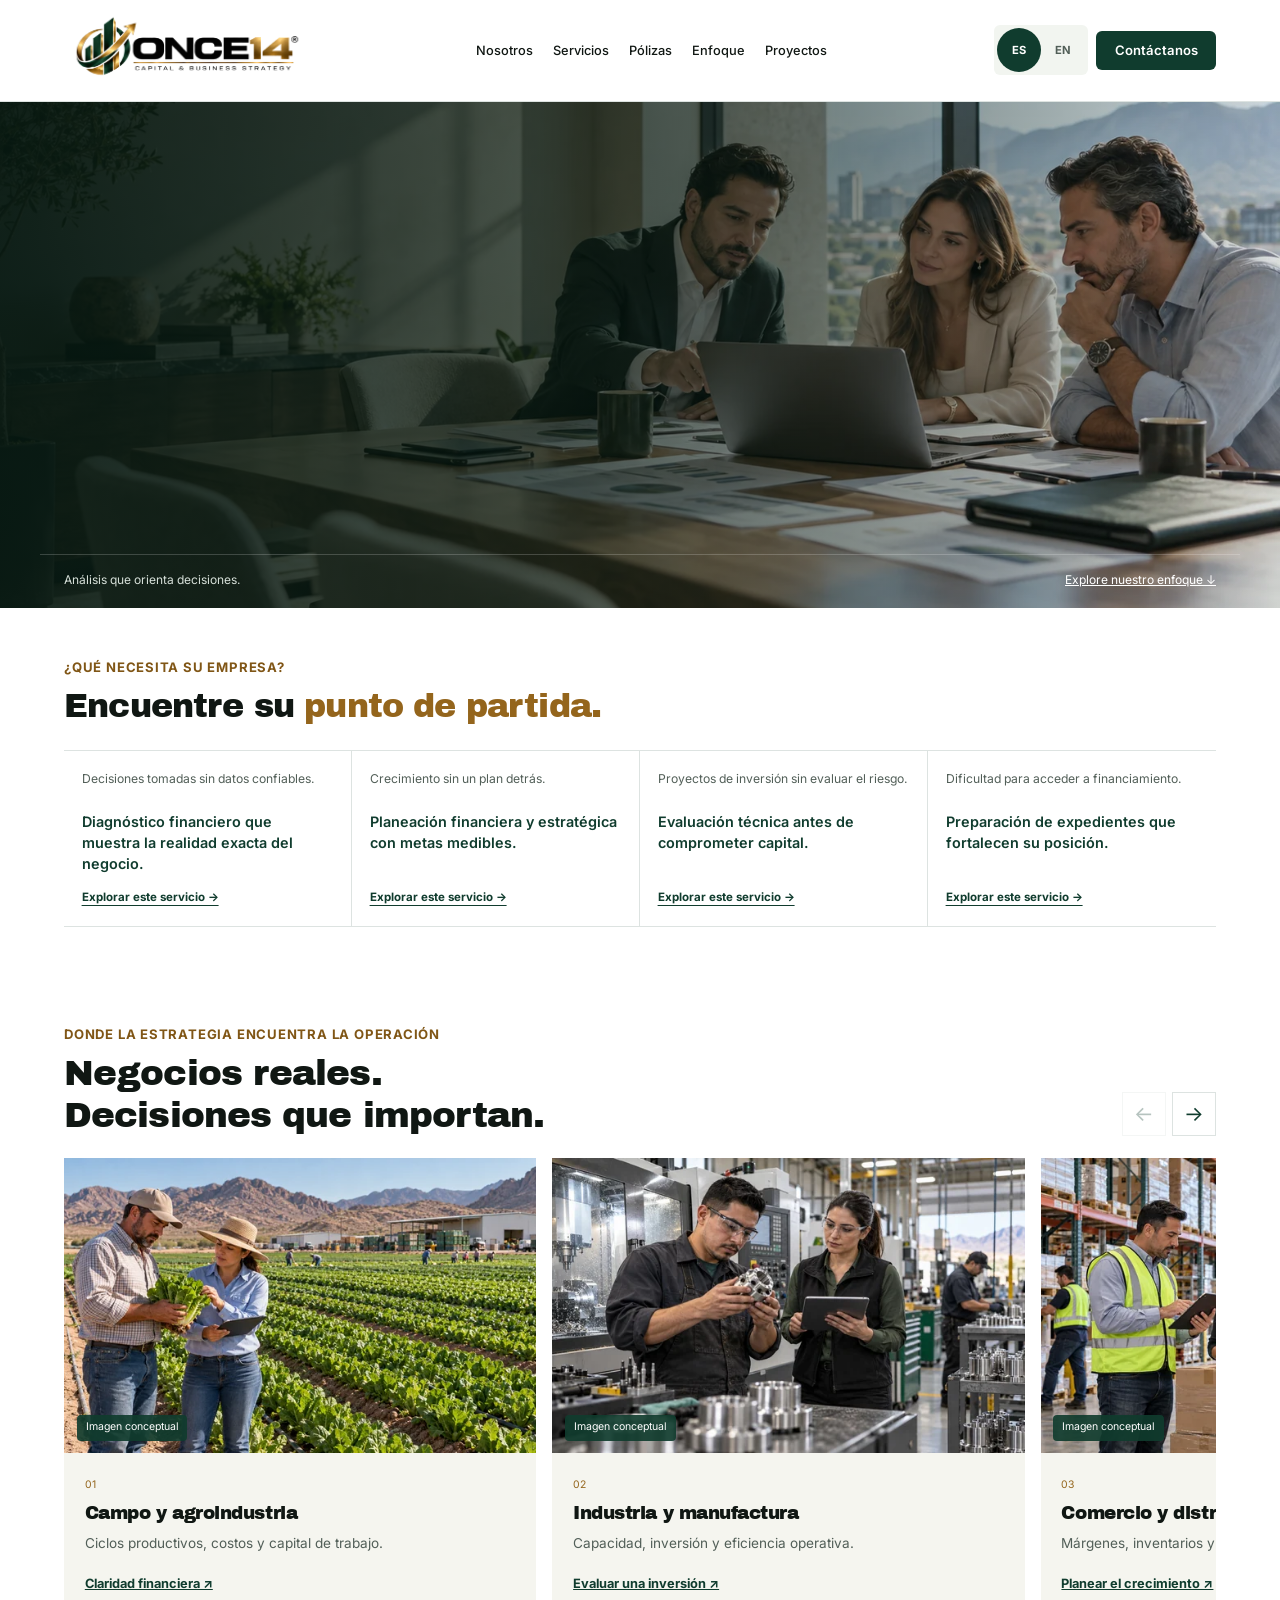
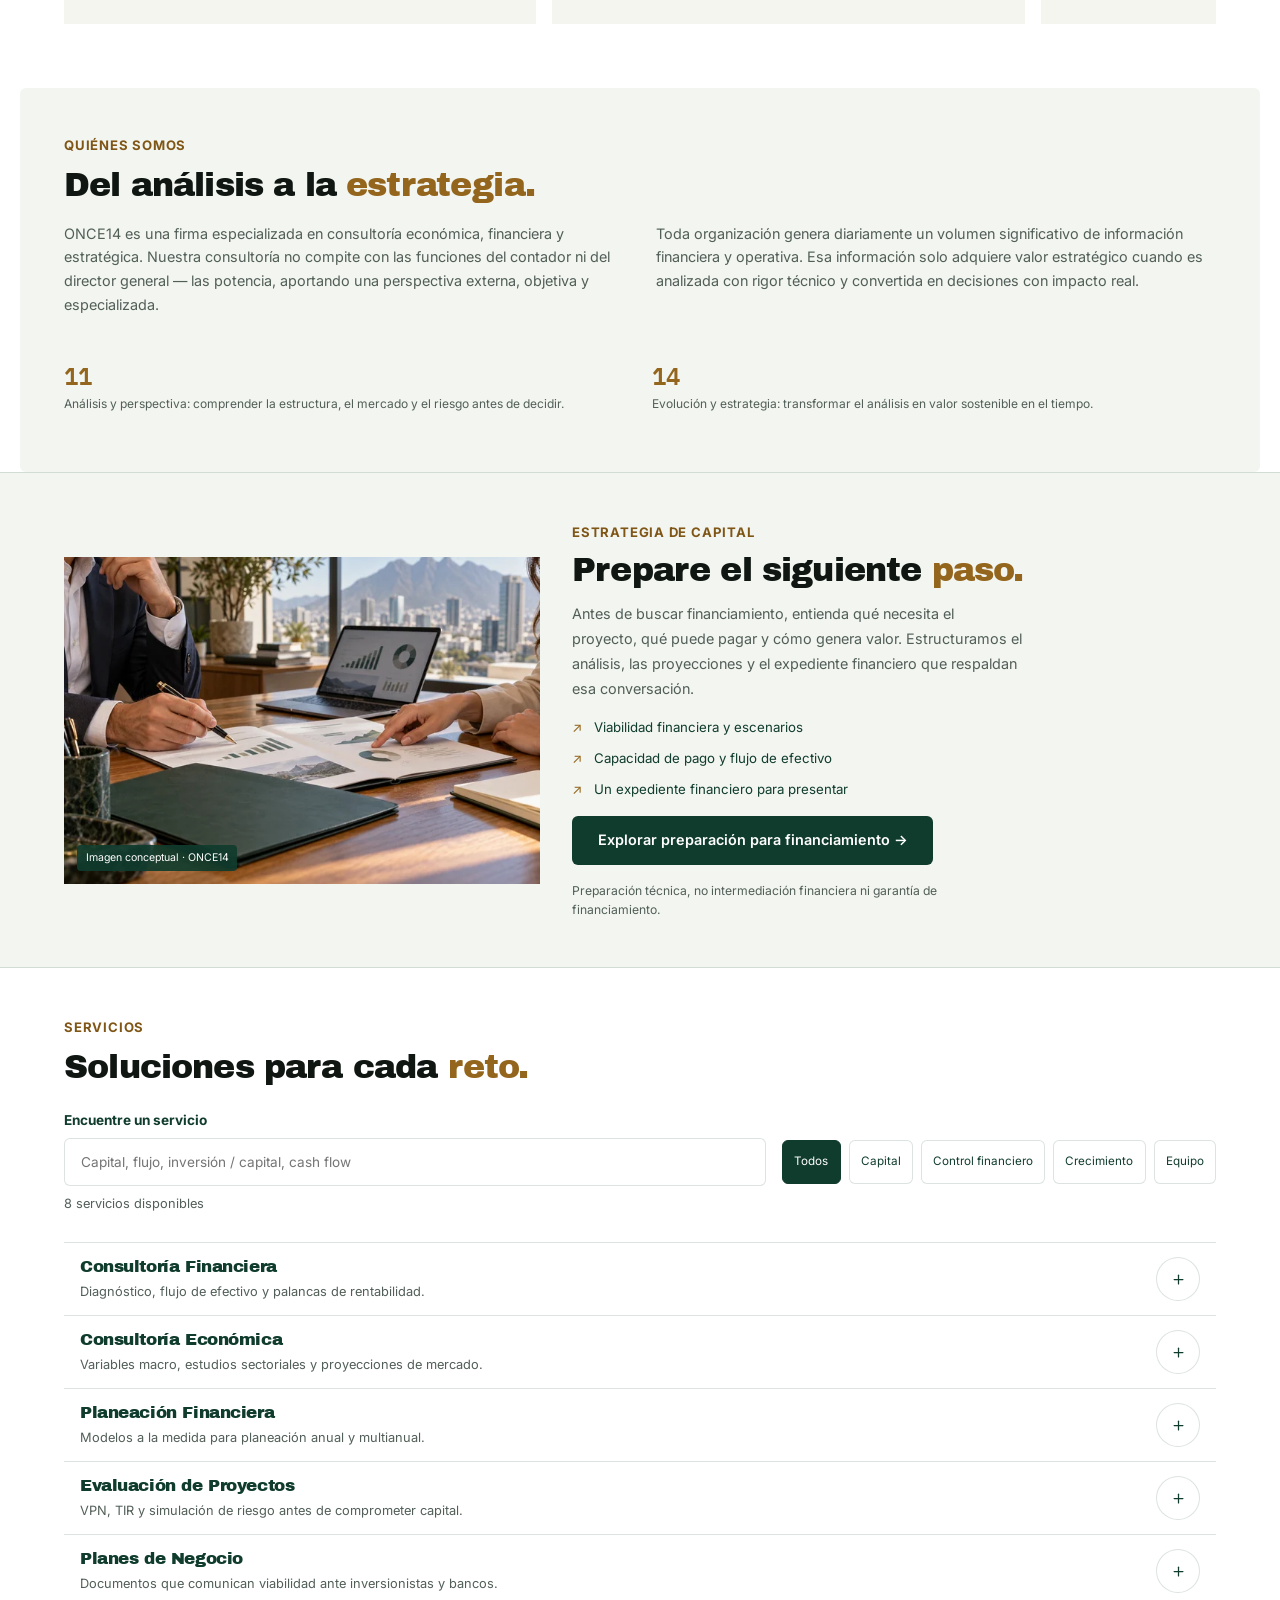
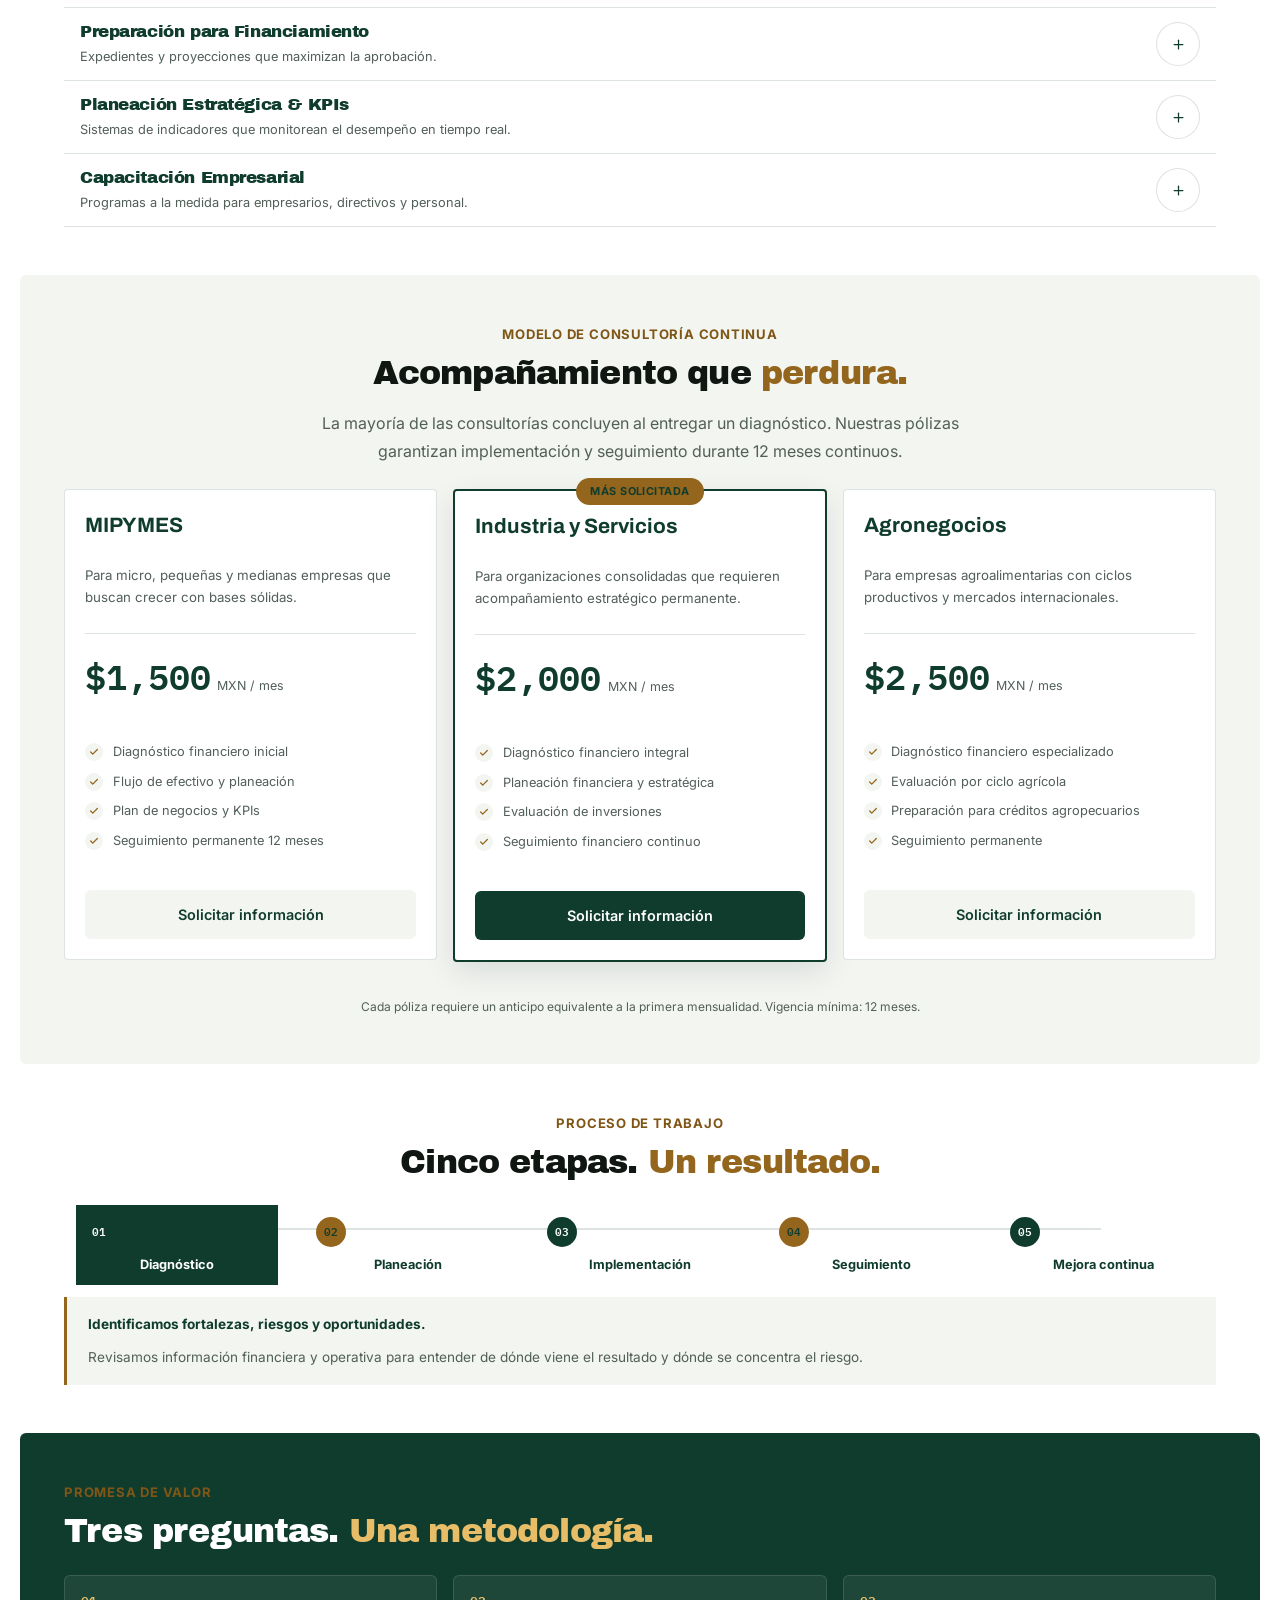
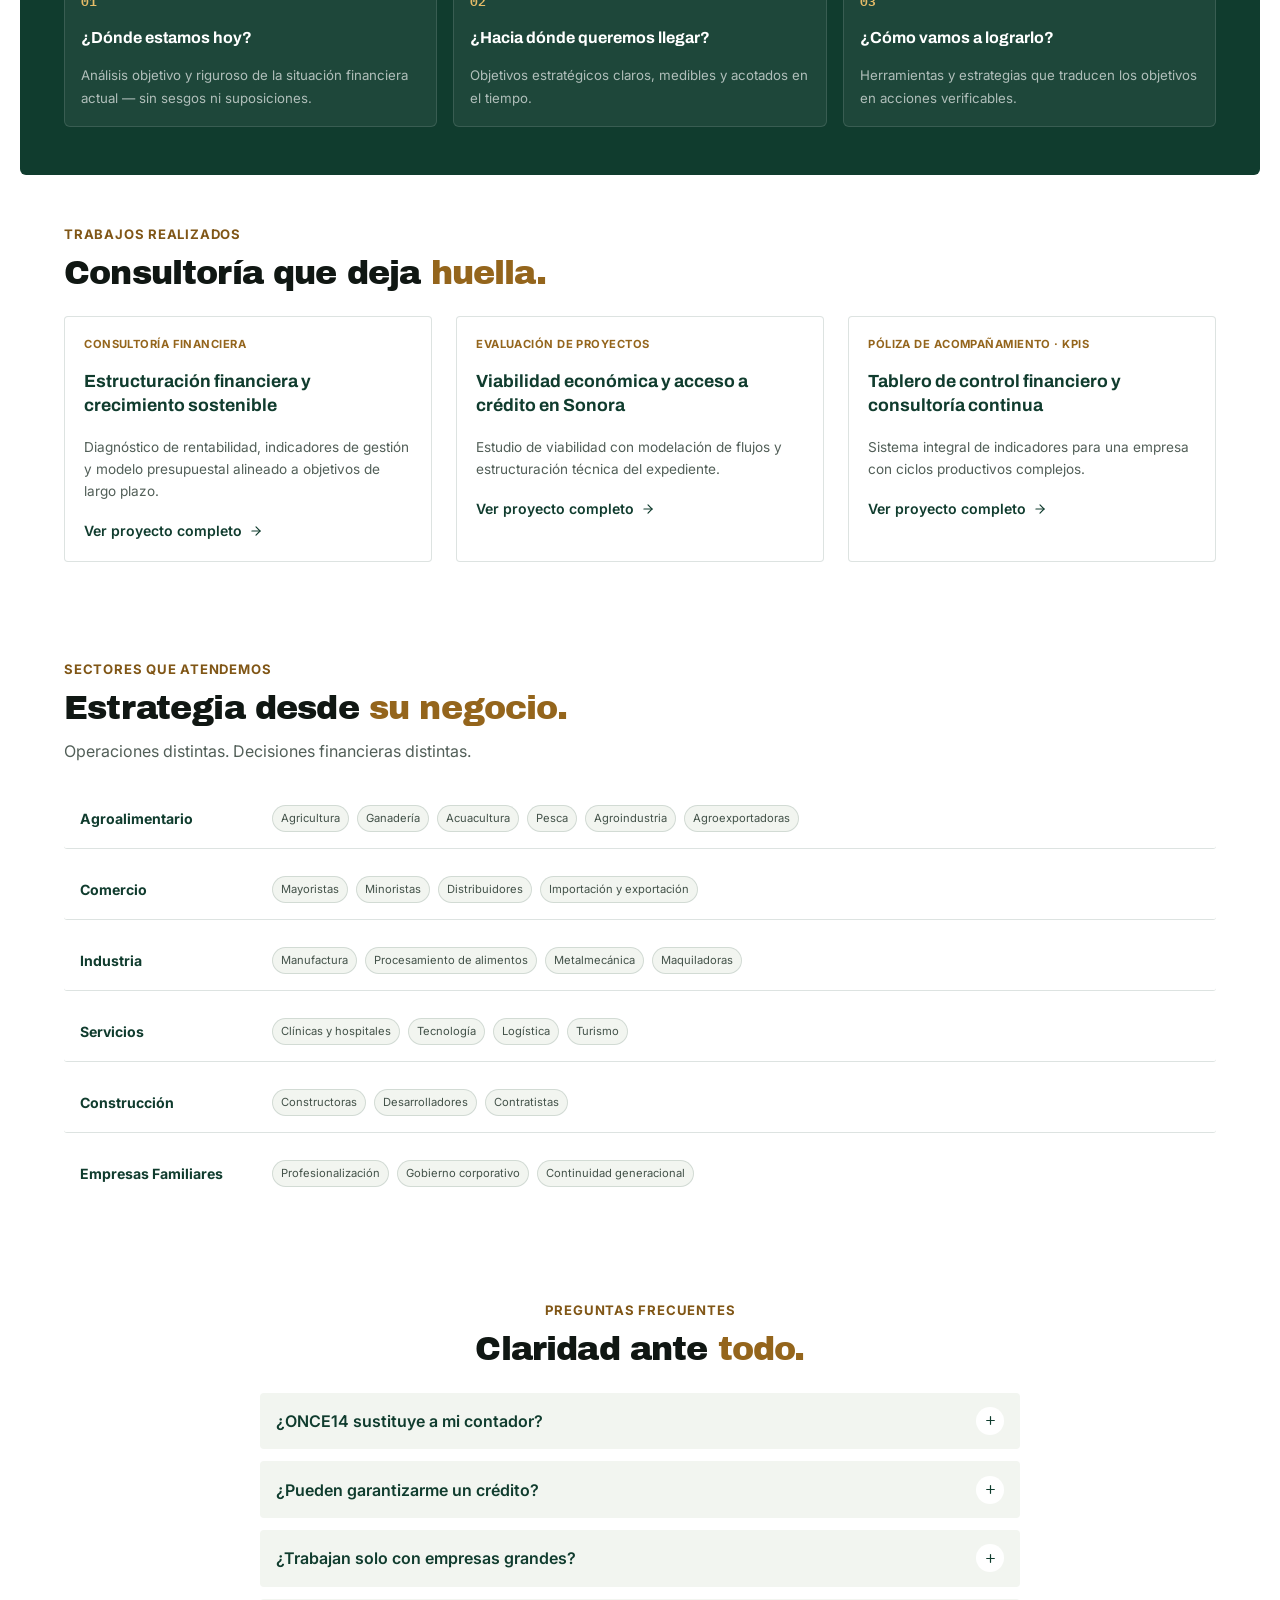
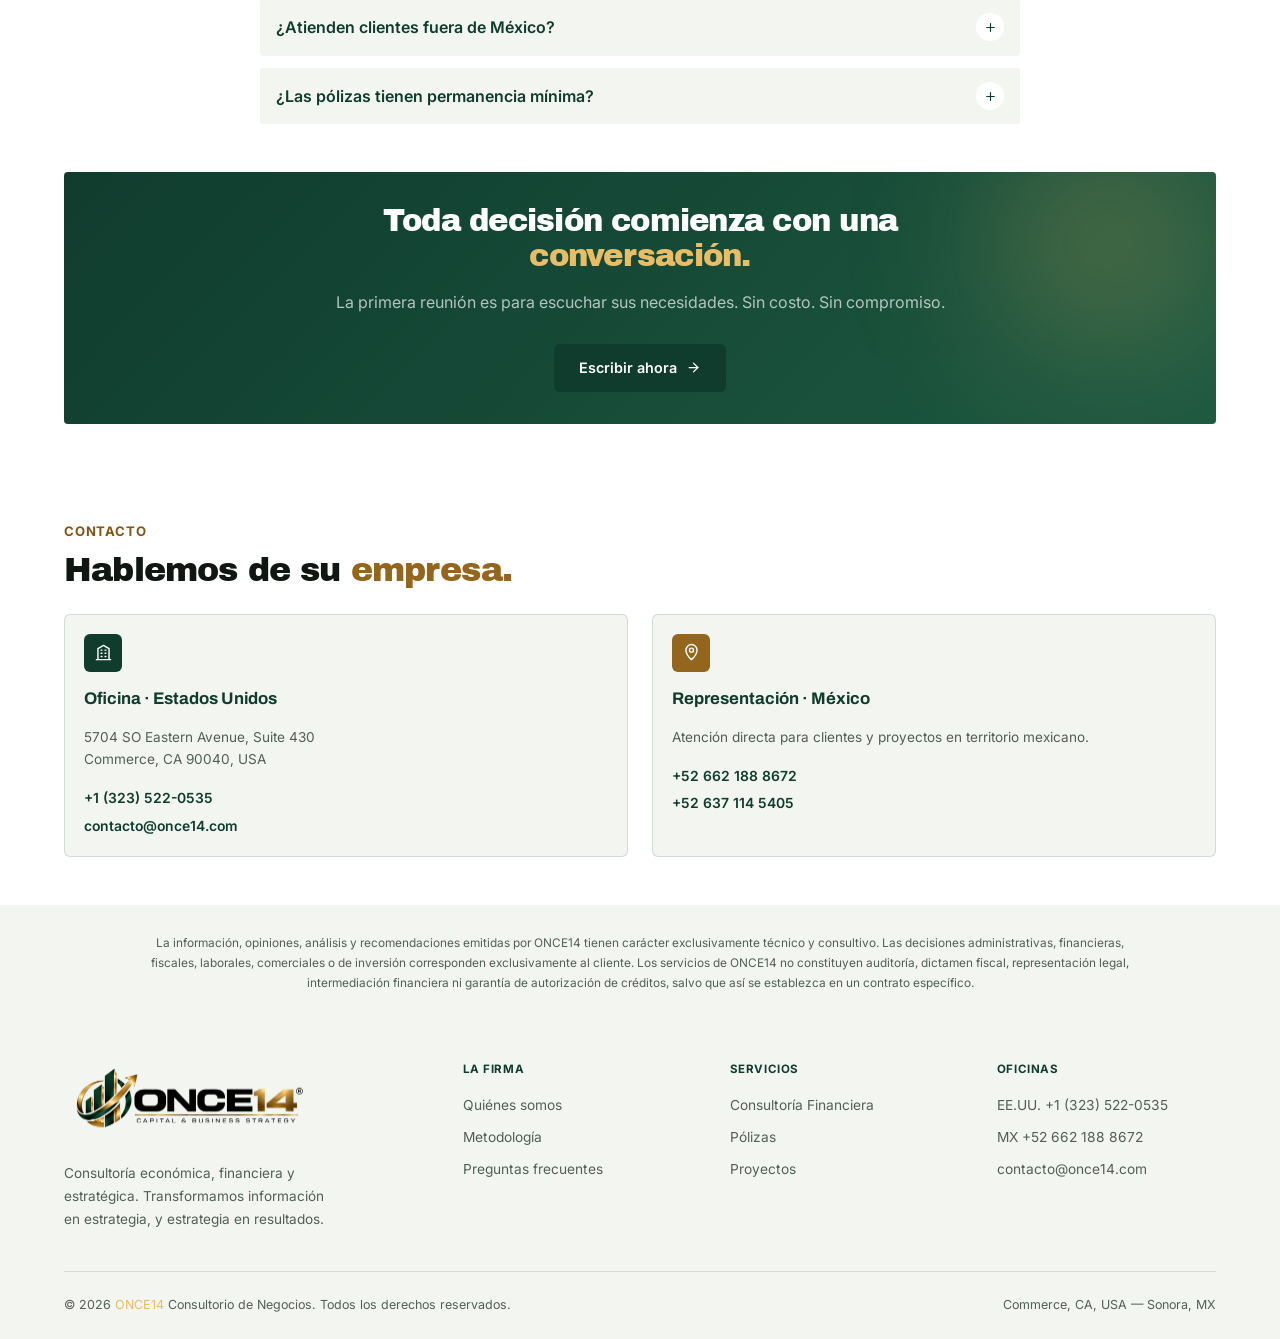
==== commit 18a0aa52: "Fix incomplete published HTML and restore verified image and icon binaries" ====
--- a/index.html
+++ b/index.html
@@ -93,7 +93,55 @@
       <div class="need-card reveal">
         <div class="need-icon"><svg viewBox="0 0 24 24"><path d="M12 2 3 6v6c0 5 4 8 9 10 5-2 9-5 9-10V6z"/></svg></div>
         <p class="need-problem" data-i18n data-en="Investment projects launched without evaluating the risk.">Proyectos de inversión sin evaluar el riesgo.</p>
-        <p class="need-solution" data-i18n data-en="Technicallass="media-caption" hidden data-i18n data-en="Conceptual illustration · ONCE14">Imagen conceptual · ONCE14</figcaption></figure>
+        <p class="need-solution" data-i18n data-en="Technical investment evaluation before capital is committed.">Evaluación técnica antes de comprometer capital.</p>
+      </div>
+      <div class="need-card reveal">
+        <div class="need-icon"><svg viewBox="0 0 24 24"><rect x="2" y="7" width="20" height="12" rx="2"/><path d="M2 11h20M6 15h4"/></svg></div>
+        <p class="need-problem" data-i18n data-en="Difficulty accessing financing.">Dificultad para acceder a financiamiento.</p>
+        <p class="need-solution" data-i18n data-en="File preparation that strengthens your standing with lenders.">Preparación de expedientes que fortalecen su posición.</p>
+      </div>
+    </div>
+  </div>
+</section>
+
+<!-- Activity photography, not geographical navigation -->
+<section id="galeria" class="section activity-gallery">
+ <div class="wrap">
+  <div class="gallery-heading"><div><span class="eyebrow2" data-i18n data-en="Where strategy meets operations">Donde la estrategia encuentra la operación</span><h2 class="display" data-i18n data-en="Real businesses.<br>Decisions that matter.">Negocios reales.<br>Decisiones que importan.</h2></div><div class="gallery-controls"><button type="button" data-gallery-direction="-1" aria-label="Anterior / Previous">←</button><button type="button" data-gallery-direction="1" aria-label="Siguiente / Next">→</button></div></div>
+  <div class="gallery-track" tabindex="0" aria-label="Actividades económicas / Economic activities">
+   <article class="gallery-tile"><figure class="editorial-media" data-media="agribusiness"><figcaption class="media-caption" hidden data-i18n data-en="Conceptual image">Imagen conceptual</figcaption></figure><div class="gallery-tile-copy"><span class="gallery-number">01</span><h3 data-i18n data-en="Agriculture & agribusiness">Campo y agroindustria</h3><p data-i18n data-en="Production cycles, costs and working capital.">Ciclos productivos, costos y capital de trabajo.</p><a href="#s1" data-i18n data-en="Financial clarity ↗">Claridad financiera ↗</a></div></article>
+   <article class="gallery-tile"><figure class="editorial-media" data-media="industry"><figcaption class="media-caption" hidden data-i18n data-en="Conceptual image">Imagen conceptual</figcaption></figure><div class="gallery-tile-copy"><span class="gallery-number">02</span><h3 data-i18n data-en="Industry & manufacturing">Industria y manufactura</h3><p data-i18n data-en="Capacity, investment and operating efficiency.">Capacidad, inversión y eficiencia operativa.</p><a href="#s4" data-i18n data-en="Evaluate an investment ↗">Evaluar una inversión ↗</a></div></article>
+   <article class="gallery-tile"><figure class="editorial-media" data-media="trade"><figcaption class="media-caption" hidden data-i18n data-en="Conceptual image">Imagen conceptual</figcaption></figure><div class="gallery-tile-copy"><span class="gallery-number">03</span><h3 data-i18n data-en="Trade & distribution">Comercio y distribución</h3><p data-i18n data-en="Margins, inventory and growth scenarios.">Márgenes, inventarios y escenarios de crecimiento.</p><a href="#s3" data-i18n data-en="Plan for growth ↗">Planear el crecimiento ↗</a></div></article>
+  </div>
+  <p class="gallery-pending" data-i18n data-en="Photography pending generation.">Fotografías pendientes de generación.</p>
+ </div>
+</section>
+
+<!-- ═══ NOSOTROS ═══ -->
+<section id="nosotros" class="section" style="background:var(--surface);border-radius:var(--r-lg);margin:0 1.25rem;width:auto;">
+  <div class="wrap">
+    <div class="about-grid">
+      <div class="about-copy reveal">
+        <span class="eyebrow2" data-i18n data-en="About us">Quiénes somos</span>
+        <h2 class="display display--lg" style="margin:.6rem 0 1.5rem;" data-i18n data-en="From analysis to <span class='accent'>strategy.</span>">Del análisis a la <span class="accent">estrategia.</span></h2>
+        <p data-i18n data-en="ONCE14 is a firm specialized in economic, financial and strategic consulting. Our consulting doesn't compete with the accountant's or the CEO's role — it strengthens it, bringing an external, objective and specialized perspective.">ONCE14 es una firma especializada en consultoría económica, financiera y estratégica. Nuestra consultoría no compite con las funciones del contador ni del director general — las potencia, aportando una perspectiva externa, objetiva y especializada.</p>
+        <p data-i18n data-en="Every organization generates a significant volume of financial and operational information daily. That information only acquires strategic value when analyzed with technical rigor and turned into decisions with real impact.">Toda organización genera diariamente un volumen significativo de información financiera y operativa. Esa información solo adquiere valor estratégico cuando es analizada con rigor técnico y convertida en decisiones con impacto real.</p>
+        <div class="about-pills">
+          <div class="about-pill"><div class="about-pill-n">11</div><p data-i18n data-en="Analysis and perspective — understanding structure, market and risk before deciding.">Análisis y perspectiva: comprender la estructura, el mercado y el riesgo antes de decidir.</p></div>
+          <div class="about-pill"><div class="about-pill-n">14</div><p data-i18n data-en="Evolution and strategy — turning analysis into sustainable value over time.">Evolución y estrategia: transformar el análisis en valor sostenible en el tiempo.</p></div>
+        </div>
+      </div>
+      <div class="about-quote-card reveal">
+        <p class="about-quote"><span class="accent">"</span><span data-i18n data-en="The 11 represents analysis: understanding the present before deciding. The 14 represents evolution: turning that analysis into sustainable results.">El 11 representa el análisis: comprender el presente antes de decidir. El 14 representa la evolución: transformar ese análisis en resultados sostenibles.</span></p>
+      </div>
+    </div>
+  </div>
+</section>
+
+<!-- ═══ CAPITAL ═══ -->
+<section id="capital" class="section capital-feature">
+ <div class="wrap feature-grid">
+  <figure class="editorial-media" data-media="capital"><figcaption class="media-caption" hidden data-i18n data-en="Conceptual illustration · ONCE14">Imagen conceptual · ONCE14</figcaption></figure>
   <div class="feature-copy">
    <span class="eyebrow2" data-i18n data-en="Capital strategy">Estrategia de capital</span>
    <h2 class="display display--lg" data-i18n data-en="Prepare the next <span class='accent'>move.</span>">Prepare el siguiente <span class="accent">paso.</span></h2>
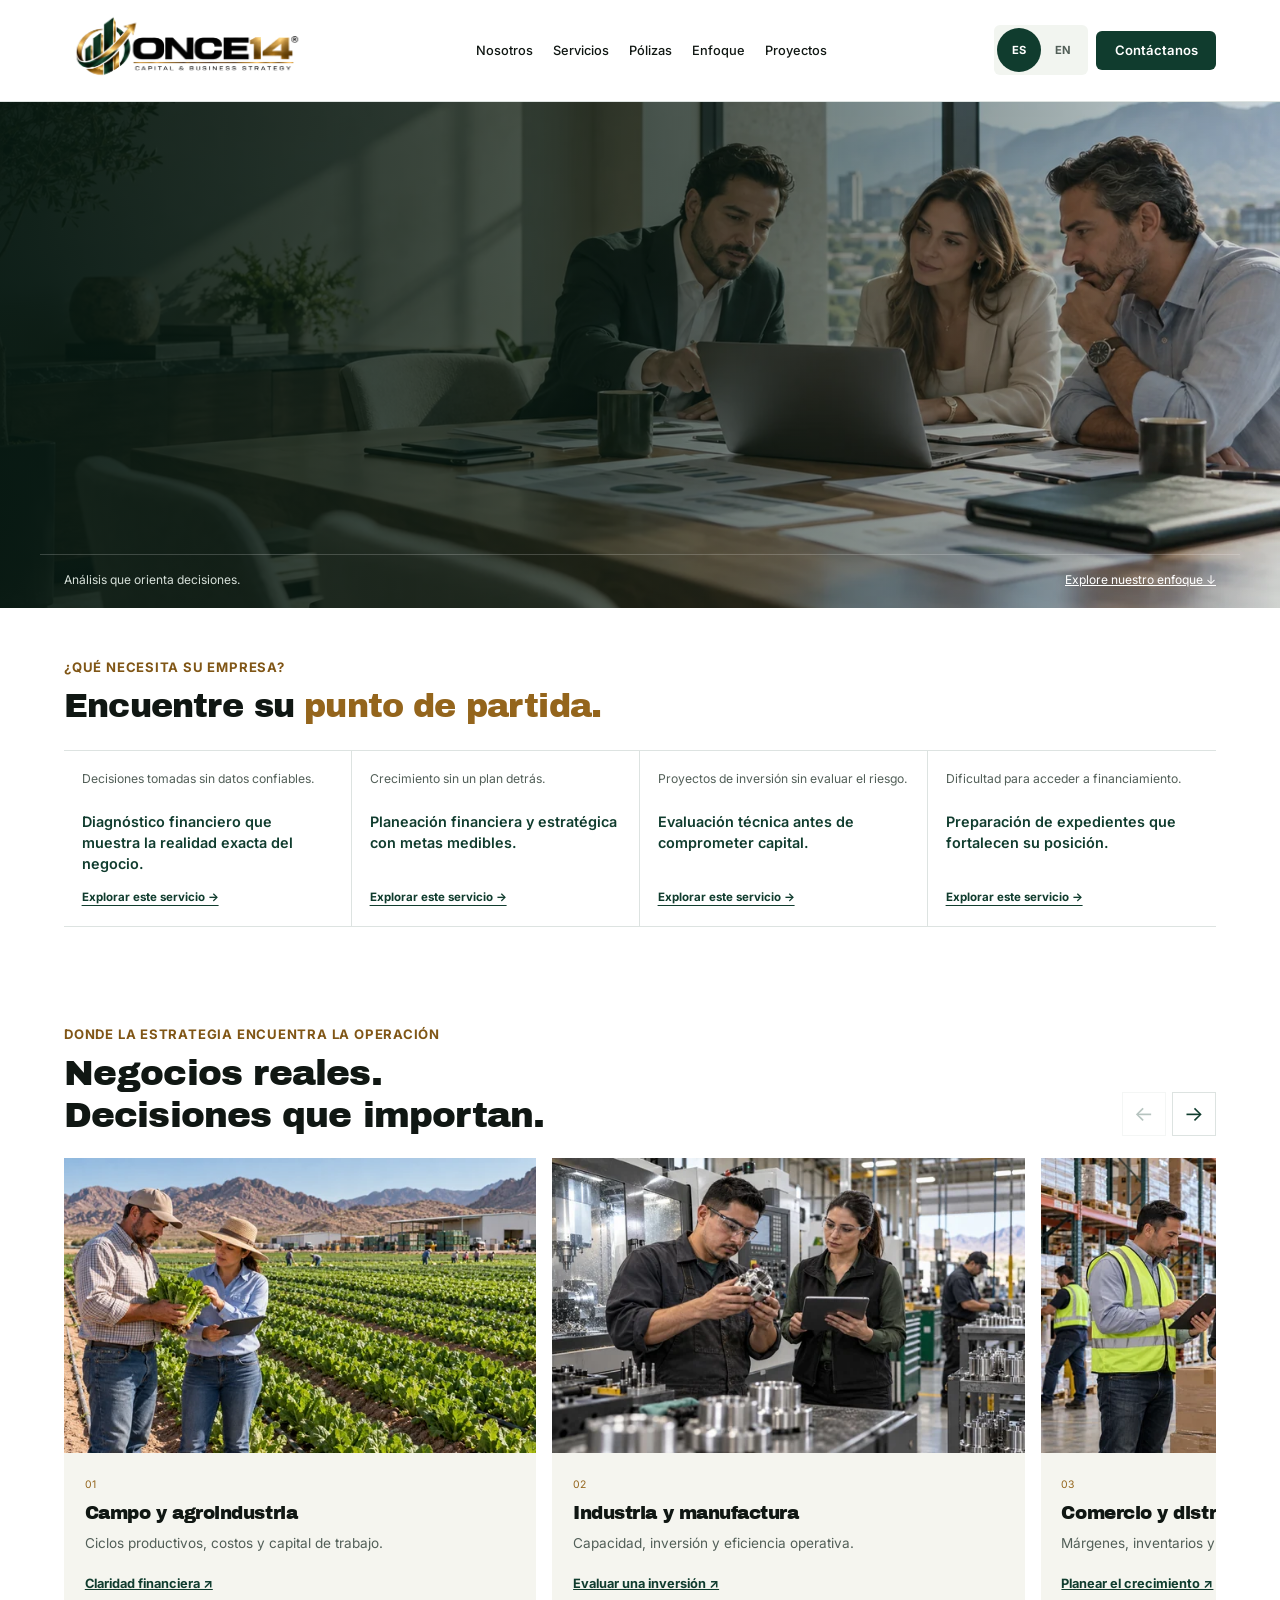
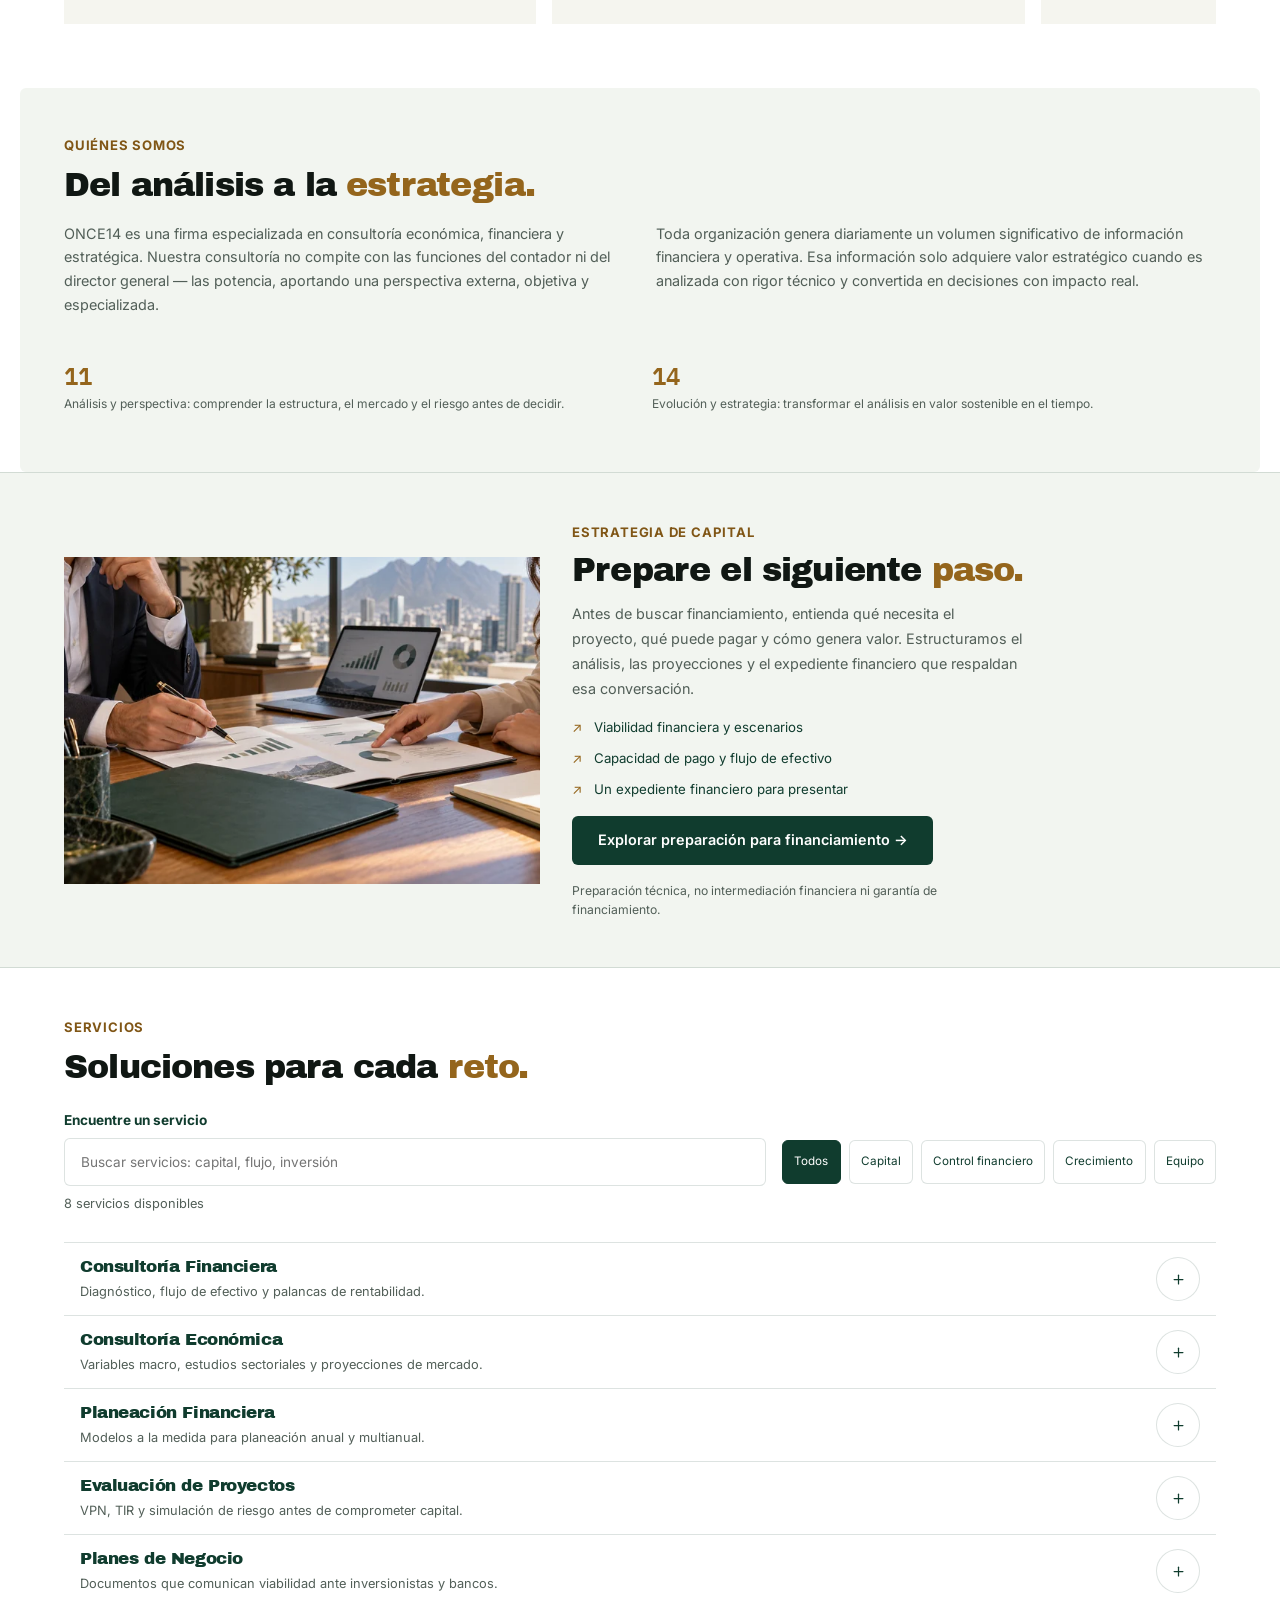
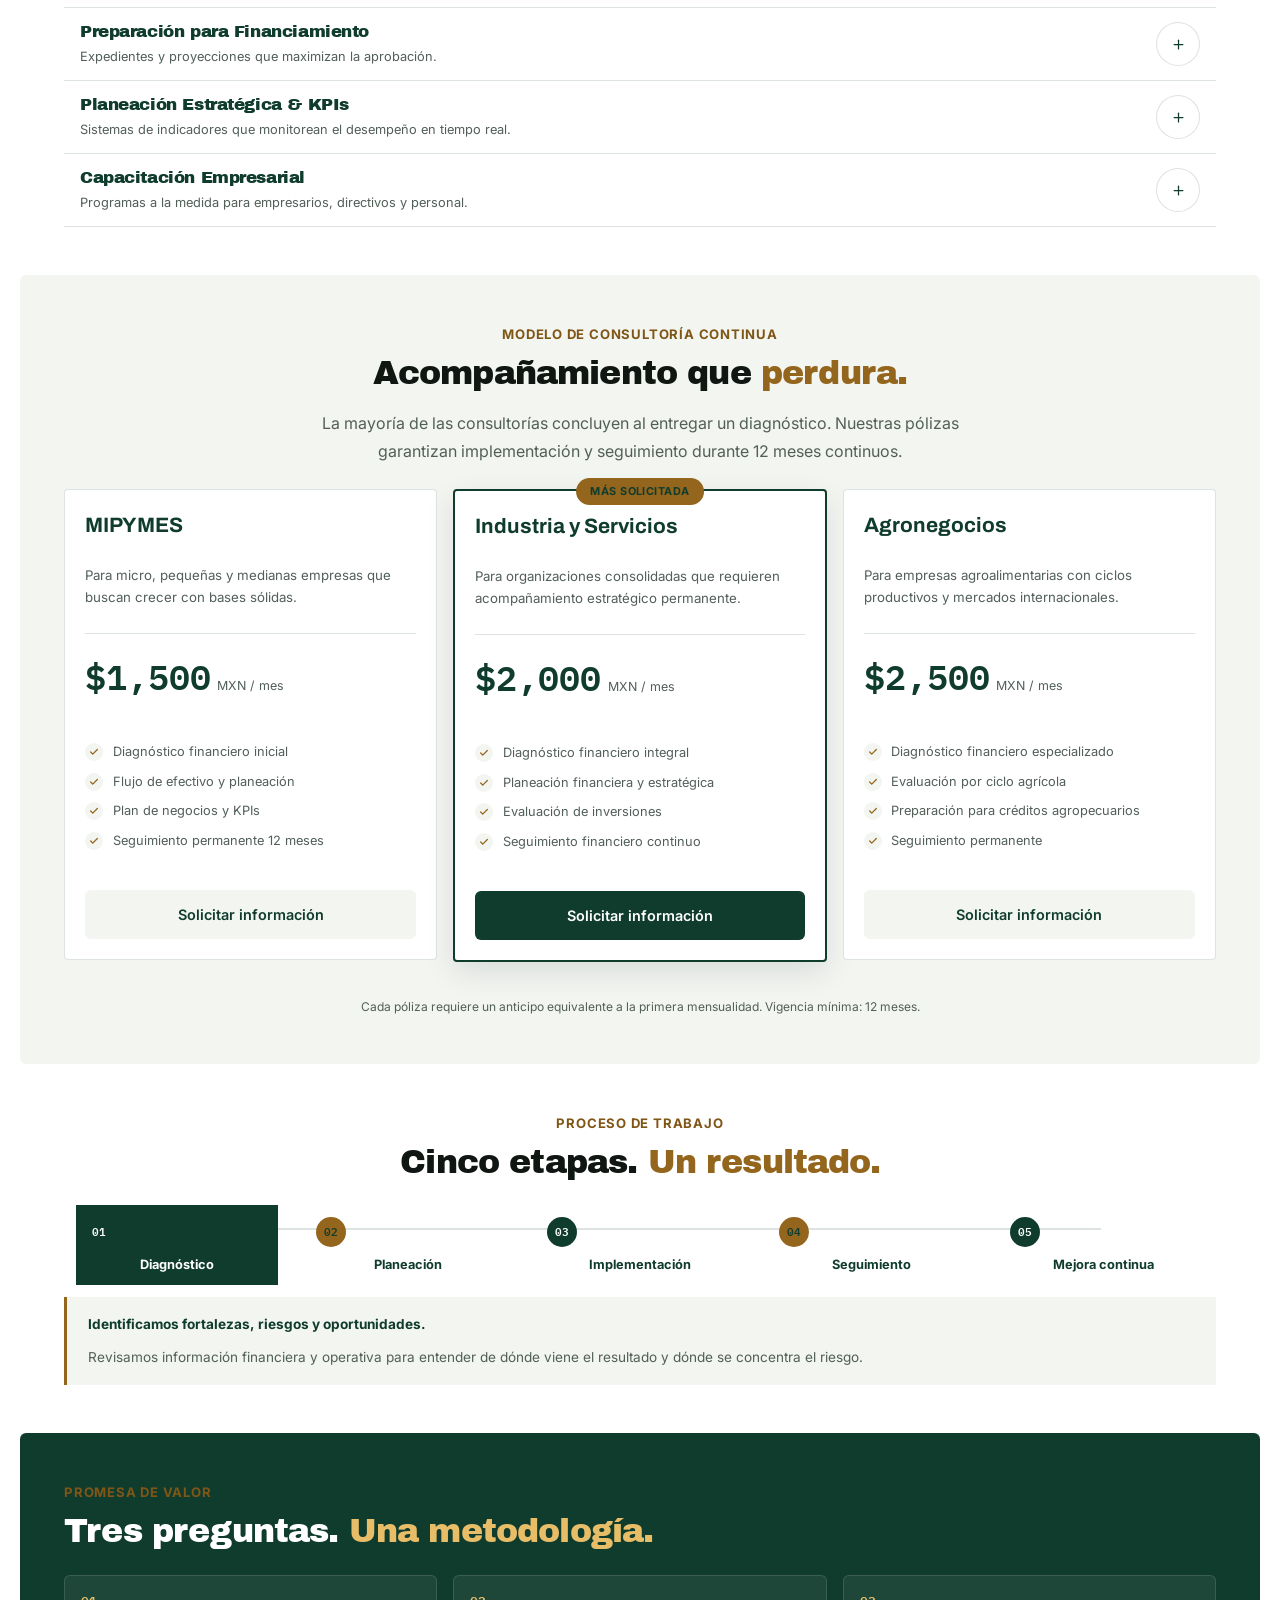
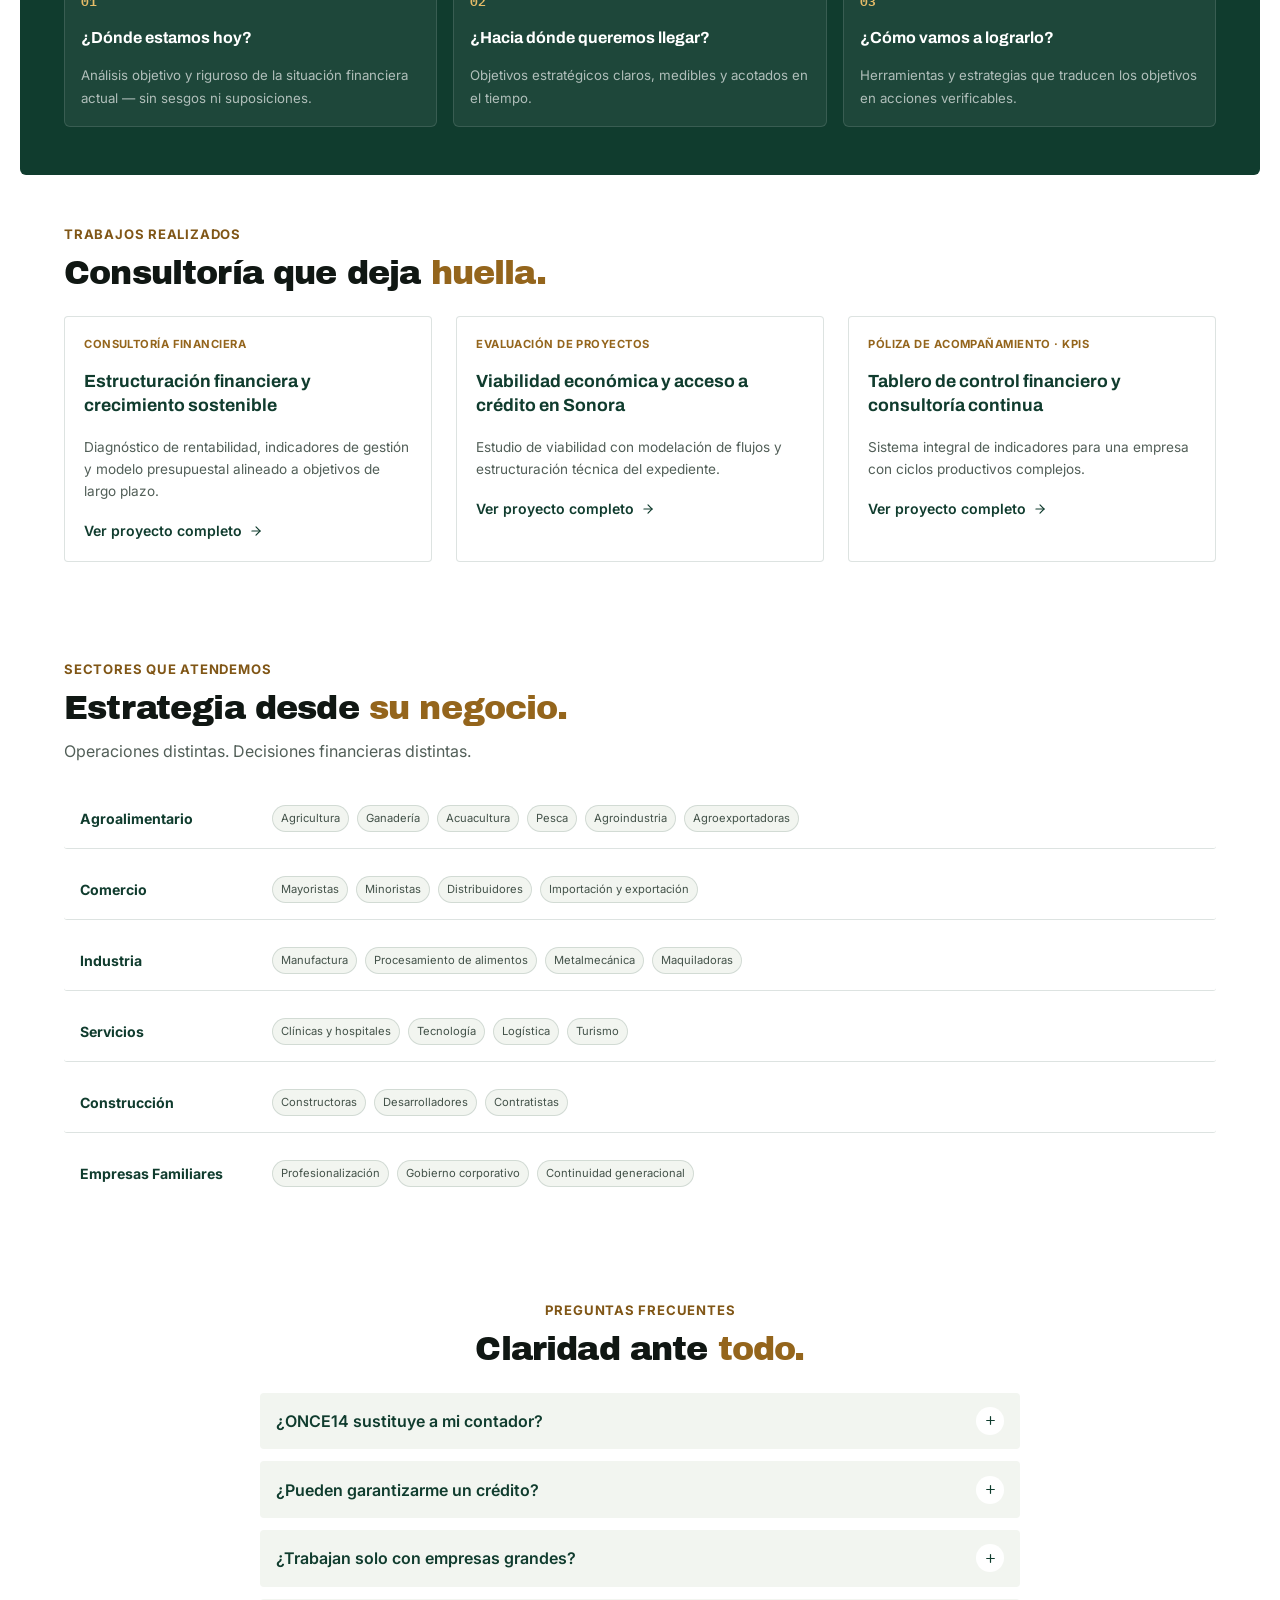
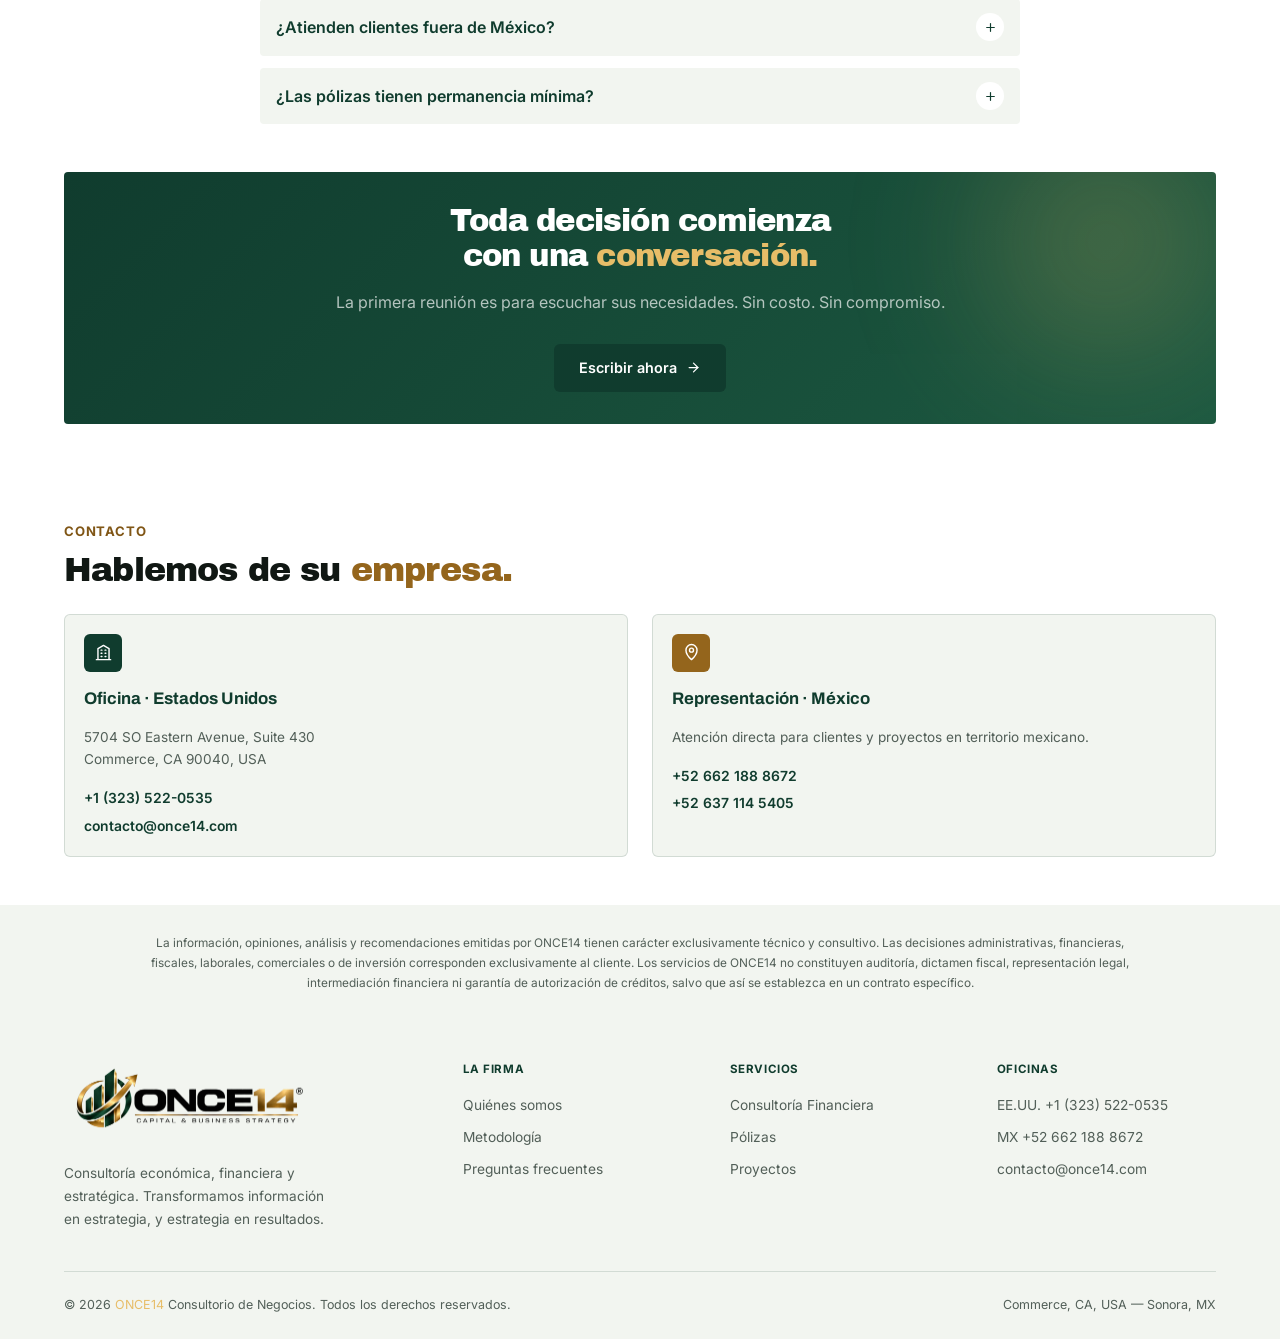
==== commit 4843c61b: "Polish photography presentation, static image loading and bilingual gallery controls" ====
--- a/index.html
+++ b/index.html
@@ -60,7 +60,7 @@
 
 <!-- ═══ HERO ═══ -->
 <section id="inicio" class="hero photo-header">
-  <figure class="editorial-media hero-backdrop" data-media="consulting"><figcaption class="media-caption" hidden data-i18n data-en="Conceptual image">Imagen conceptual</figcaption></figure>
+  <figure class="editorial-media hero-backdrop" data-media="consulting"><img src="assets/editorial/consulting-1200.webp" srcset="assets/editorial/consulting-640.webp 640w, assets/editorial/consulting-1200.webp 1200w, assets/editorial/consulting-1600.webp 1600w" sizes="100vw" width="1200" height="900" alt="" decoding="async" fetchpriority="high"/></figure>
   <div class="wrap hero-grid">
     <div class="hero-left">
       <div class="hero-badge" data-i18n data-en="CAPITAL / ECONOMICS / BUSINESS STRATEGY">CAPITAL / ECONOMÍA / ESTRATEGIA EMPRESARIAL</div>
@@ -109,11 +109,10 @@
  <div class="wrap">
   <div class="gallery-heading"><div><span class="eyebrow2" data-i18n data-en="Where strategy meets operations">Donde la estrategia encuentra la operación</span><h2 class="display" data-i18n data-en="Real businesses.<br>Decisions that matter.">Negocios reales.<br>Decisiones que importan.</h2></div><div class="gallery-controls"><button type="button" data-gallery-direction="-1" aria-label="Anterior / Previous">←</button><button type="button" data-gallery-direction="1" aria-label="Siguiente / Next">→</button></div></div>
   <div class="gallery-track" tabindex="0" aria-label="Actividades económicas / Economic activities">
-   <article class="gallery-tile"><figure class="editorial-media" data-media="agribusiness"><figcaption class="media-caption" hidden data-i18n data-en="Conceptual image">Imagen conceptual</figcaption></figure><div class="gallery-tile-copy"><span class="gallery-number">01</span><h3 data-i18n data-en="Agriculture & agribusiness">Campo y agroindustria</h3><p data-i18n data-en="Production cycles, costs and working capital.">Ciclos productivos, costos y capital de trabajo.</p><a href="#s1" data-i18n data-en="Financial clarity ↗">Claridad financiera ↗</a></div></article>
-   <article class="gallery-tile"><figure class="editorial-media" data-media="industry"><figcaption class="media-caption" hidden data-i18n data-en="Conceptual image">Imagen conceptual</figcaption></figure><div class="gallery-tile-copy"><span class="gallery-number">02</span><h3 data-i18n data-en="Industry & manufacturing">Industria y manufactura</h3><p data-i18n data-en="Capacity, investment and operating efficiency.">Capacidad, inversión y eficiencia operativa.</p><a href="#s4" data-i18n data-en="Evaluate an investment ↗">Evaluar una inversión ↗</a></div></article>
-   <article class="gallery-tile"><figure class="editorial-media" data-media="trade"><figcaption class="media-caption" hidden data-i18n data-en="Conceptual image">Imagen conceptual</figcaption></figure><div class="gallery-tile-copy"><span class="gallery-number">03</span><h3 data-i18n data-en="Trade & distribution">Comercio y distribución</h3><p data-i18n data-en="Margins, inventory and growth scenarios.">Márgenes, inventarios y escenarios de crecimiento.</p><a href="#s3" data-i18n data-en="Plan for growth ↗">Planear el crecimiento ↗</a></div></article>
-  </div>
-  <p class="gallery-pending" data-i18n data-en="Photography pending generation.">Fotografías pendientes de generación.</p>
+   <article class="gallery-tile"><figure class="editorial-media" data-media="agribusiness"><img src="assets/editorial/agroindustry-1200.webp" srcset="assets/editorial/agroindustry-640.webp 640w, assets/editorial/agroindustry-1200.webp 1200w" sizes="(max-width: 700px) 90vw, 50vw" width="1200" height="900" alt="" decoding="async" loading="lazy"/></figure><div class="gallery-tile-copy"><span class="gallery-number">01</span><h3 data-i18n data-en="Agriculture & agribusiness">Campo y agroindustria</h3><p data-i18n data-en="Production cycles, costs and working capital.">Ciclos productivos, costos y capital de trabajo.</p><a href="#s1" data-i18n data-en="Financial clarity ↗">Claridad financiera ↗</a></div></article>
+   <article class="gallery-tile"><figure class="editorial-media" data-media="industry"><img src="assets/editorial/industry-1200.webp" srcset="assets/editorial/industry-640.webp 640w, assets/editorial/industry-1200.webp 1200w" sizes="(max-width: 700px) 90vw, 50vw" width="1200" height="900" alt="" decoding="async" loading="lazy"/></figure><div class="gallery-tile-copy"><span class="gallery-number">02</span><h3 data-i18n data-en="Industry & manufacturing">Industria y manufactura</h3><p data-i18n data-en="Capacity, investment and operating efficiency.">Capacidad, inversión y eficiencia operativa.</p><a href="#s4" data-i18n data-en="Evaluate an investment ↗">Evaluar una inversión ↗</a></div></article>
+   <article class="gallery-tile"><figure class="editorial-media" data-media="trade"><img src="assets/editorial/trade-1200.webp" srcset="assets/editorial/trade-640.webp 640w, assets/editorial/trade-1200.webp 1200w" sizes="(max-width: 700px) 90vw, 50vw" width="1200" height="900" alt="" decoding="async" loading="lazy"/></figure><div class="gallery-tile-copy"><span class="gallery-number">03</span><h3 data-i18n data-en="Trade & distribution">Comercio y distribución</h3><p data-i18n data-en="Margins, inventory and growth scenarios.">Márgenes, inventarios y escenarios de crecimiento.</p><a href="#s3" data-i18n data-en="Plan for growth ↗">Planear el crecimiento ↗</a></div></article>
+  </div>
  </div>
 </section>
 
@@ -141,7 +140,7 @@
 <!-- ═══ CAPITAL ═══ -->
 <section id="capital" class="section capital-feature">
  <div class="wrap feature-grid">
-  <figure class="editorial-media" data-media="capital"><figcaption class="media-caption" hidden data-i18n data-en="Conceptual illustration · ONCE14">Imagen conceptual · ONCE14</figcaption></figure>
+  <figure class="editorial-media" data-media="capital"><img src="assets/editorial/capital-1200.webp" srcset="assets/editorial/capital-640.webp 640w, assets/editorial/capital-1200.webp 1200w" sizes="(max-width: 700px) 90vw, 50vw" width="1200" height="900" alt="" decoding="async" loading="lazy"/></figure>
   <div class="feature-copy">
    <span class="eyebrow2" data-i18n data-en="Capital strategy">Estrategia de capital</span>
    <h2 class="display display--lg" data-i18n data-en="Prepare the next <span class='accent'>move.</span>">Prepare el siguiente <span class="accent">paso.</span></h2>
--- a/css/editorial.css
+++ b/css/editorial.css
@@ -1,6 +1,13 @@
 /* Editorial rebuild: photo-first headers, gallery, compact information. */
 :root{--r-md:4px;--r-lg:6px}
 body{background:#fff;font-size:15px}
+/* Photography is present in the document, not dependent on JavaScript. */
+.editorial-media>img{opacity:1}
+section[id],.serv-card[id]{scroll-margin-top:100px}
+.display,.gallery-tile h3{text-wrap:balance;overflow-wrap:break-word}
+.btn,.gallery-tile a,.nav-cta{transition:background-color .2s,color .2s,box-shadow .2s}
+.gallery-controls button:focus-visible,.service-filters button:focus-visible{outline:2px solid var(--navy);outline-offset:3px}
+@media(max-width:600px){.service-filters{flex-wrap:wrap}.service-filters button{min-height:44px}.hero-bottom a{min-height:44px;display:flex;align-items:center}.gallery-tile-copy p{line-height:1.6}}
 footer{background:var(--surface);padding:2.5rem 0 1.5rem}.foot-logo .brand-logo{background:transparent;padding:0;border-radius:0}.foot-desc,.foot-col a,.foot-bottom p{color:var(--mist)}.foot-col h5,.foot-col a:hover{color:var(--navy)}.foot-grid{border-bottom:1px solid var(--border)}footer :focus-visible{outline-color:var(--navy)}
 .display,.serv-name,.gallery-tile h3{font-family:'Archivo Black',Archivo,Arial,sans-serif;font-weight:400;letter-spacing:-.025em}
 .display--lg{font-size:clamp(1.6rem,2.6vw,2.4rem)}
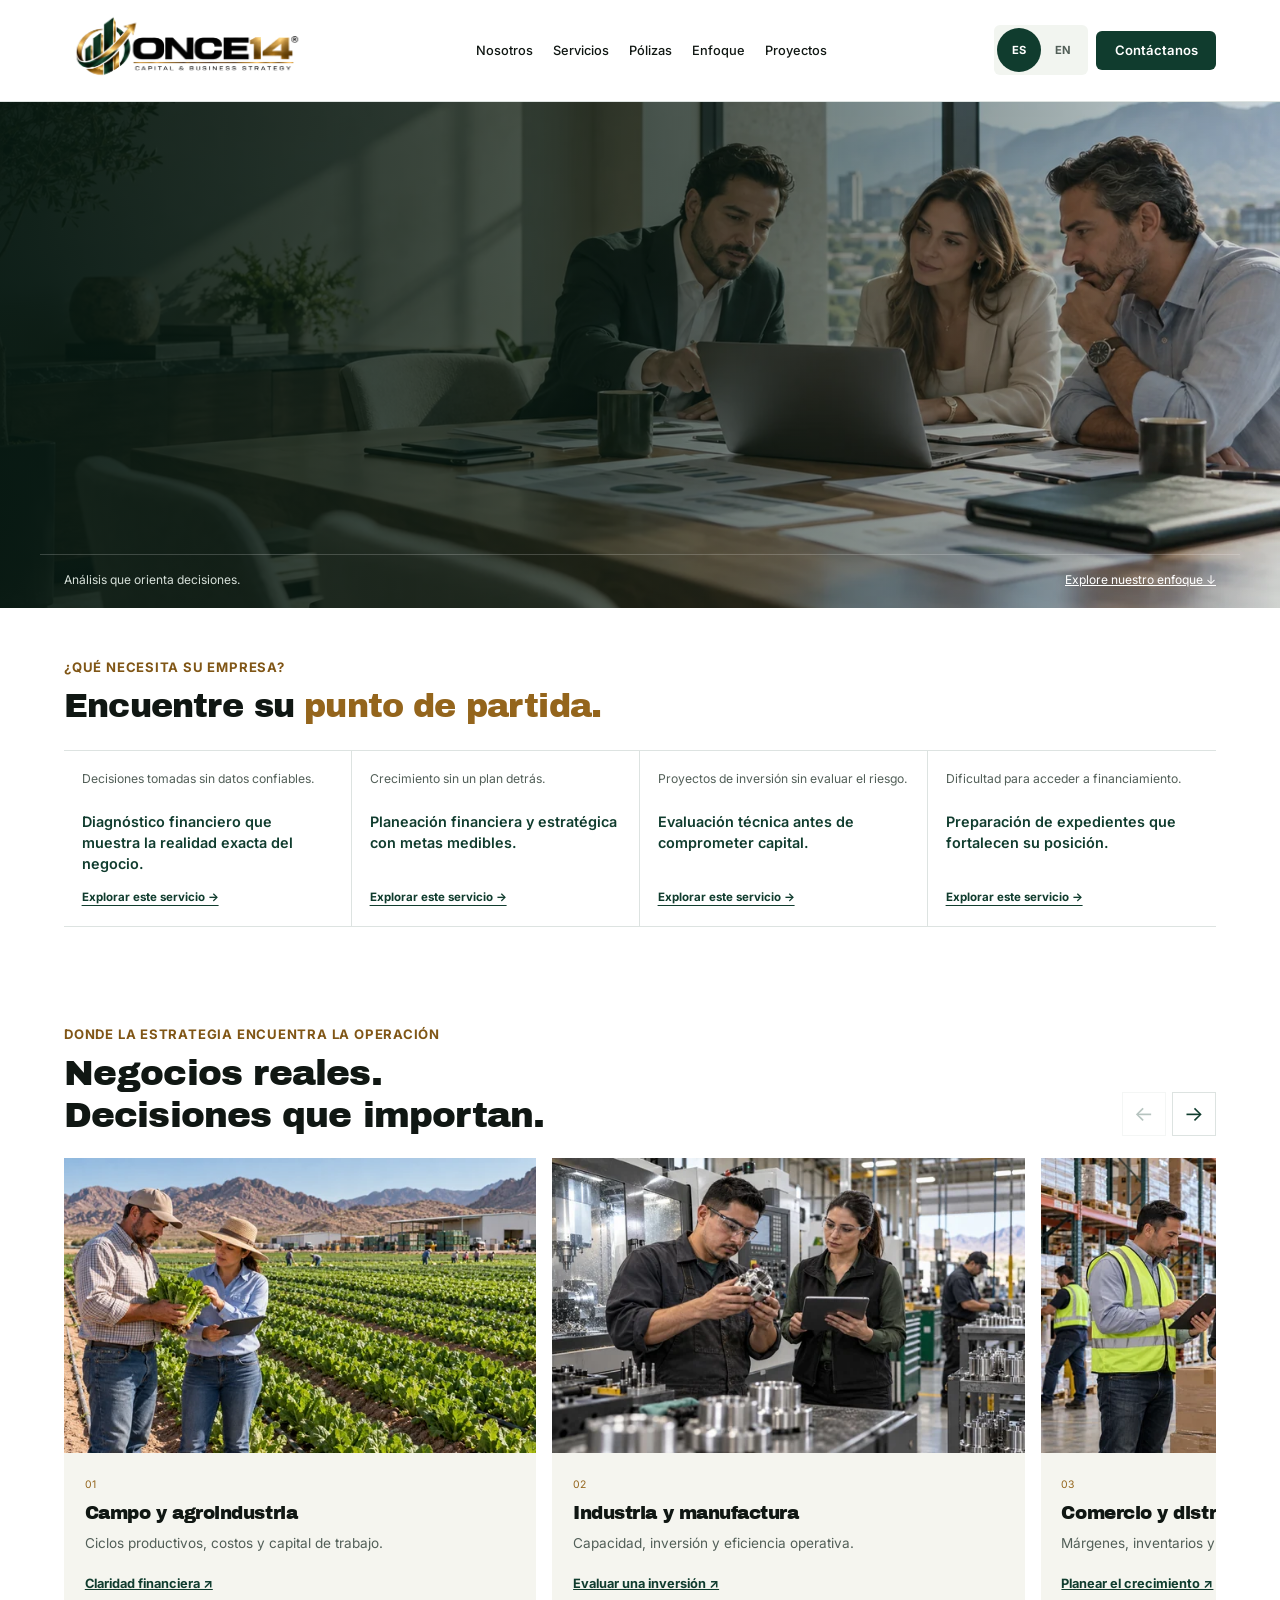
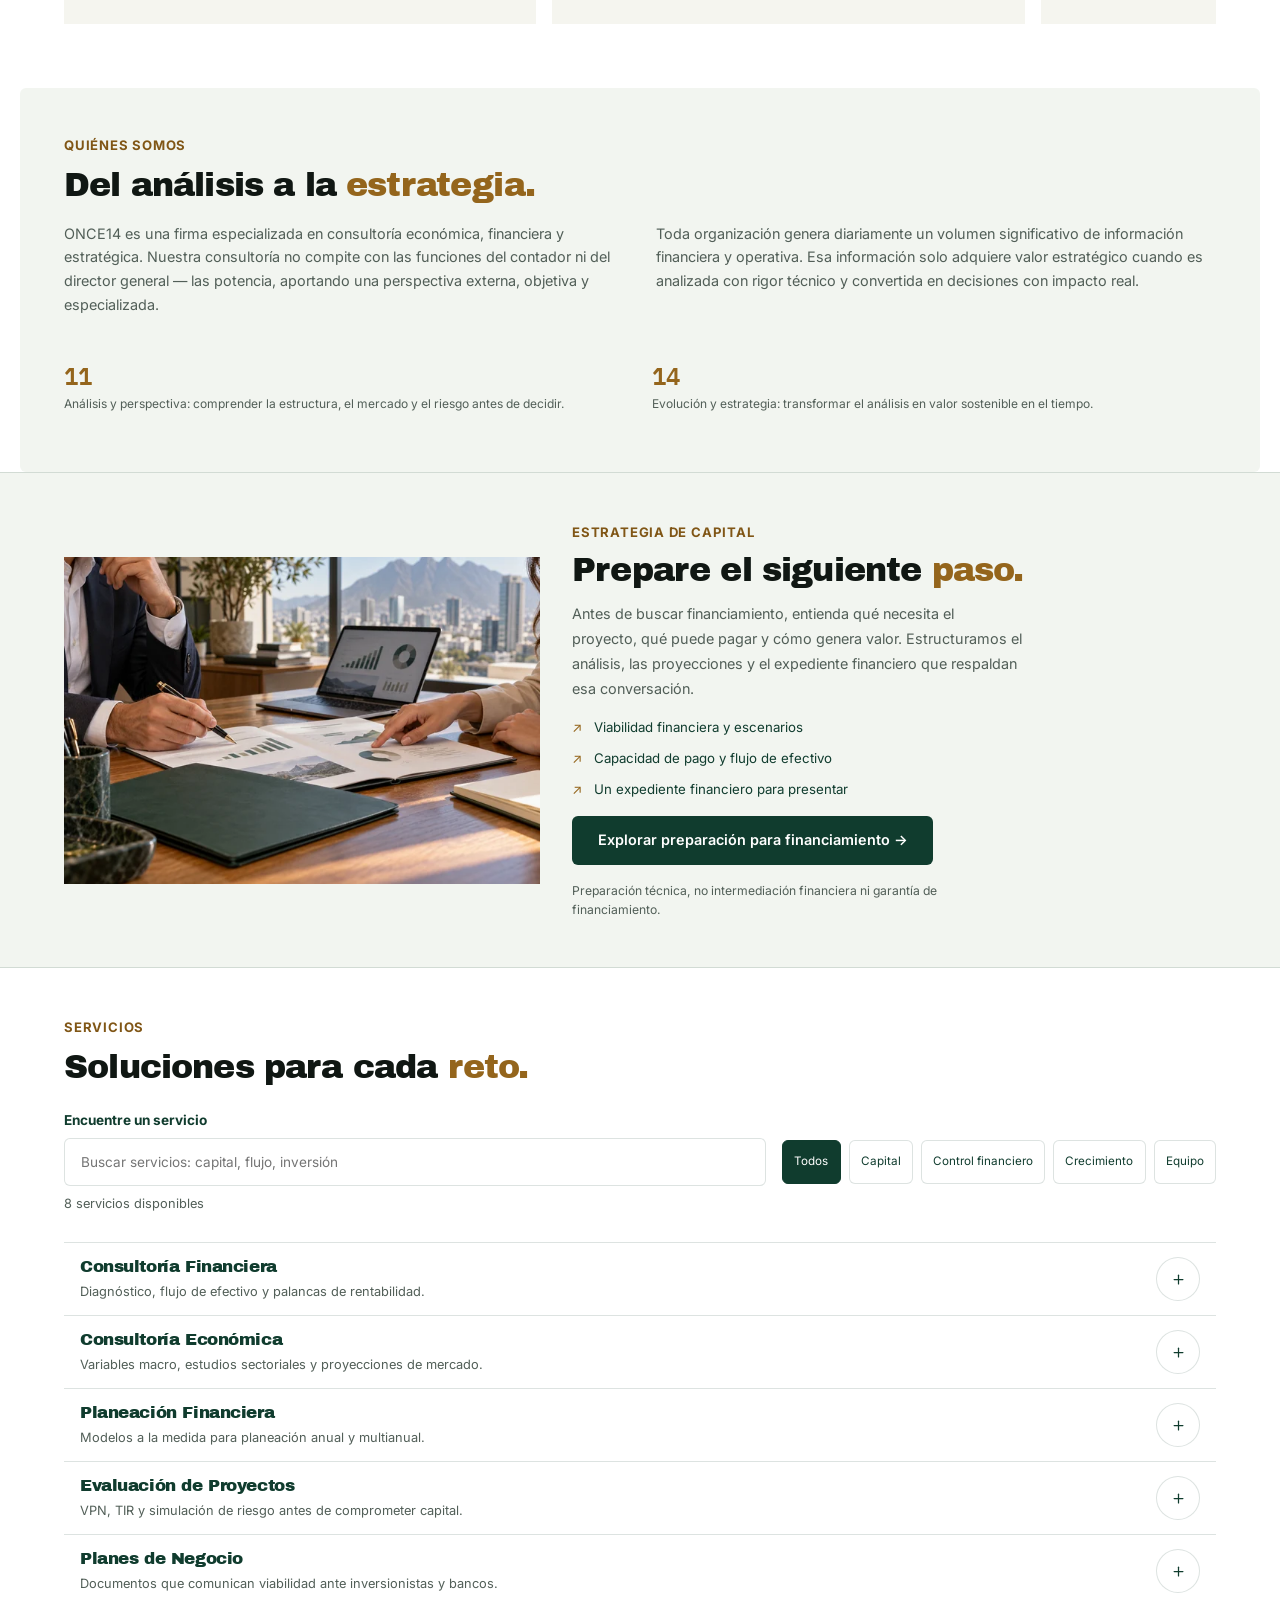
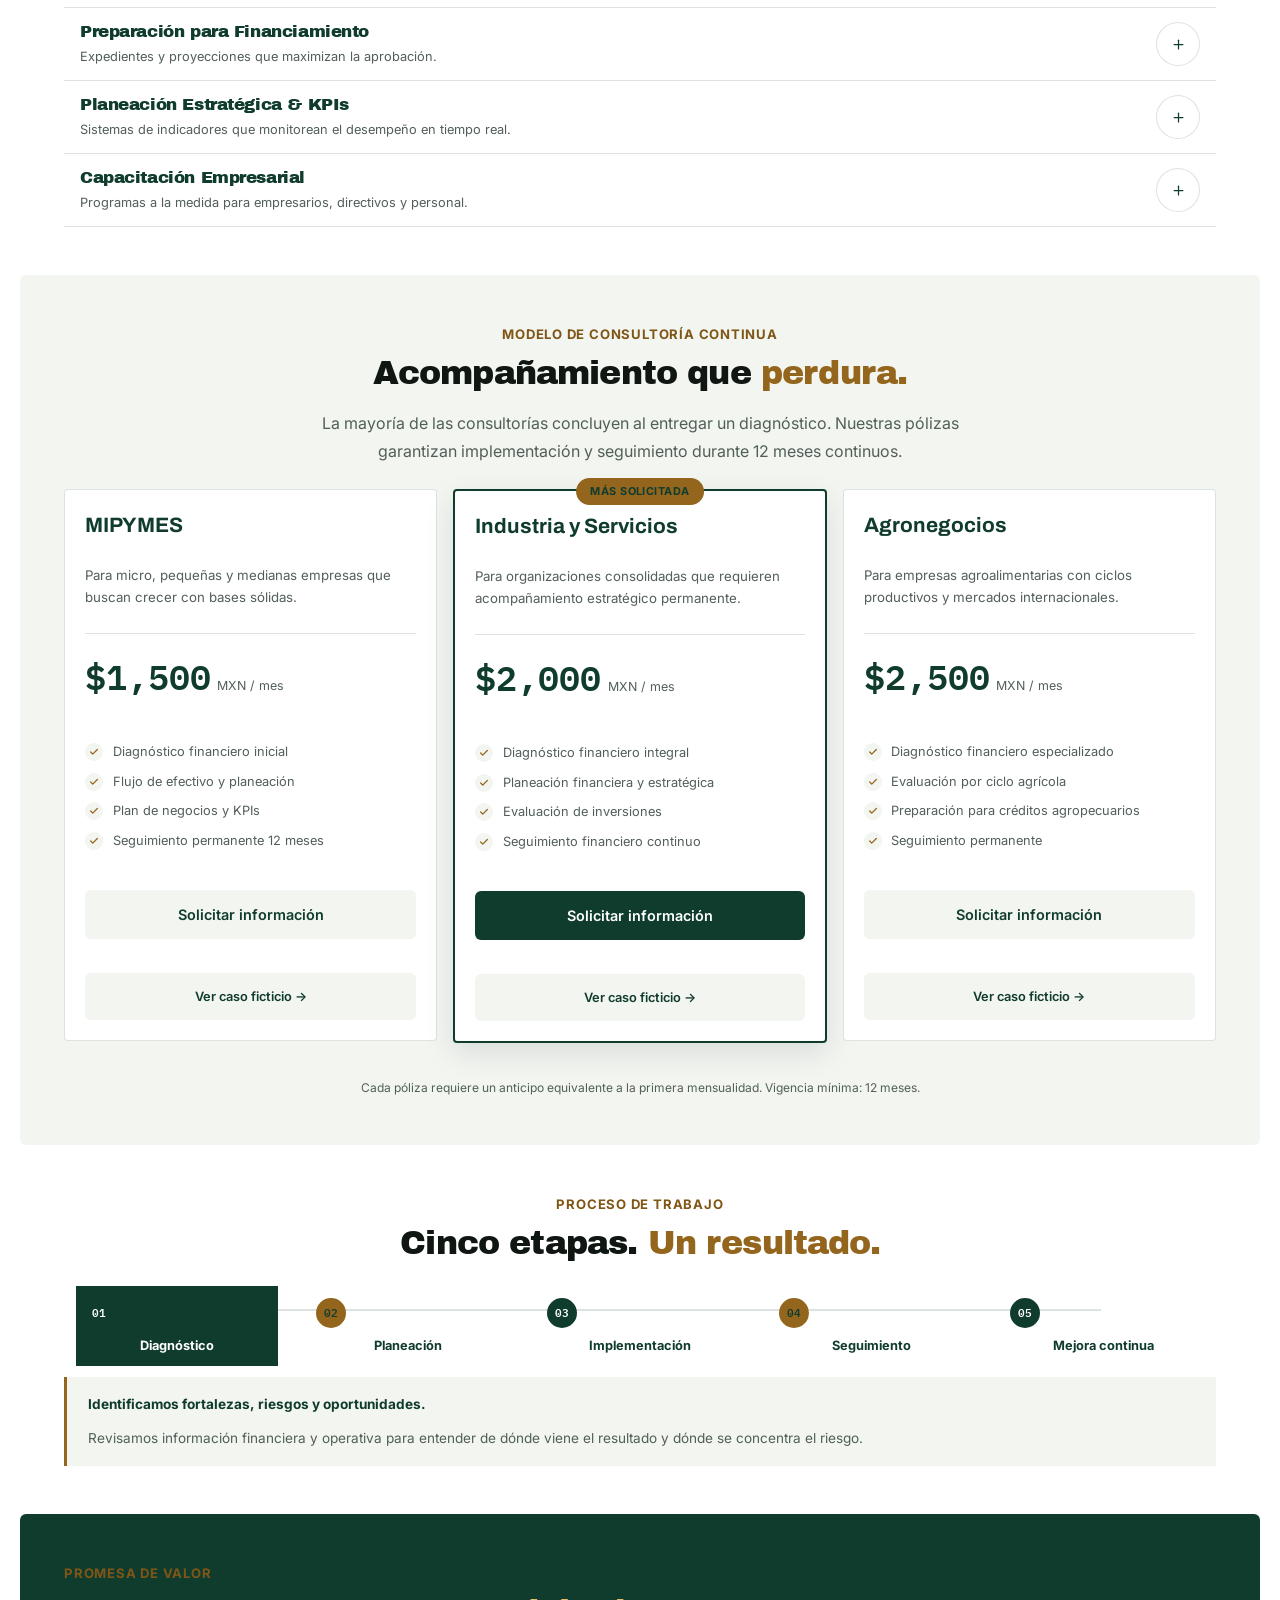
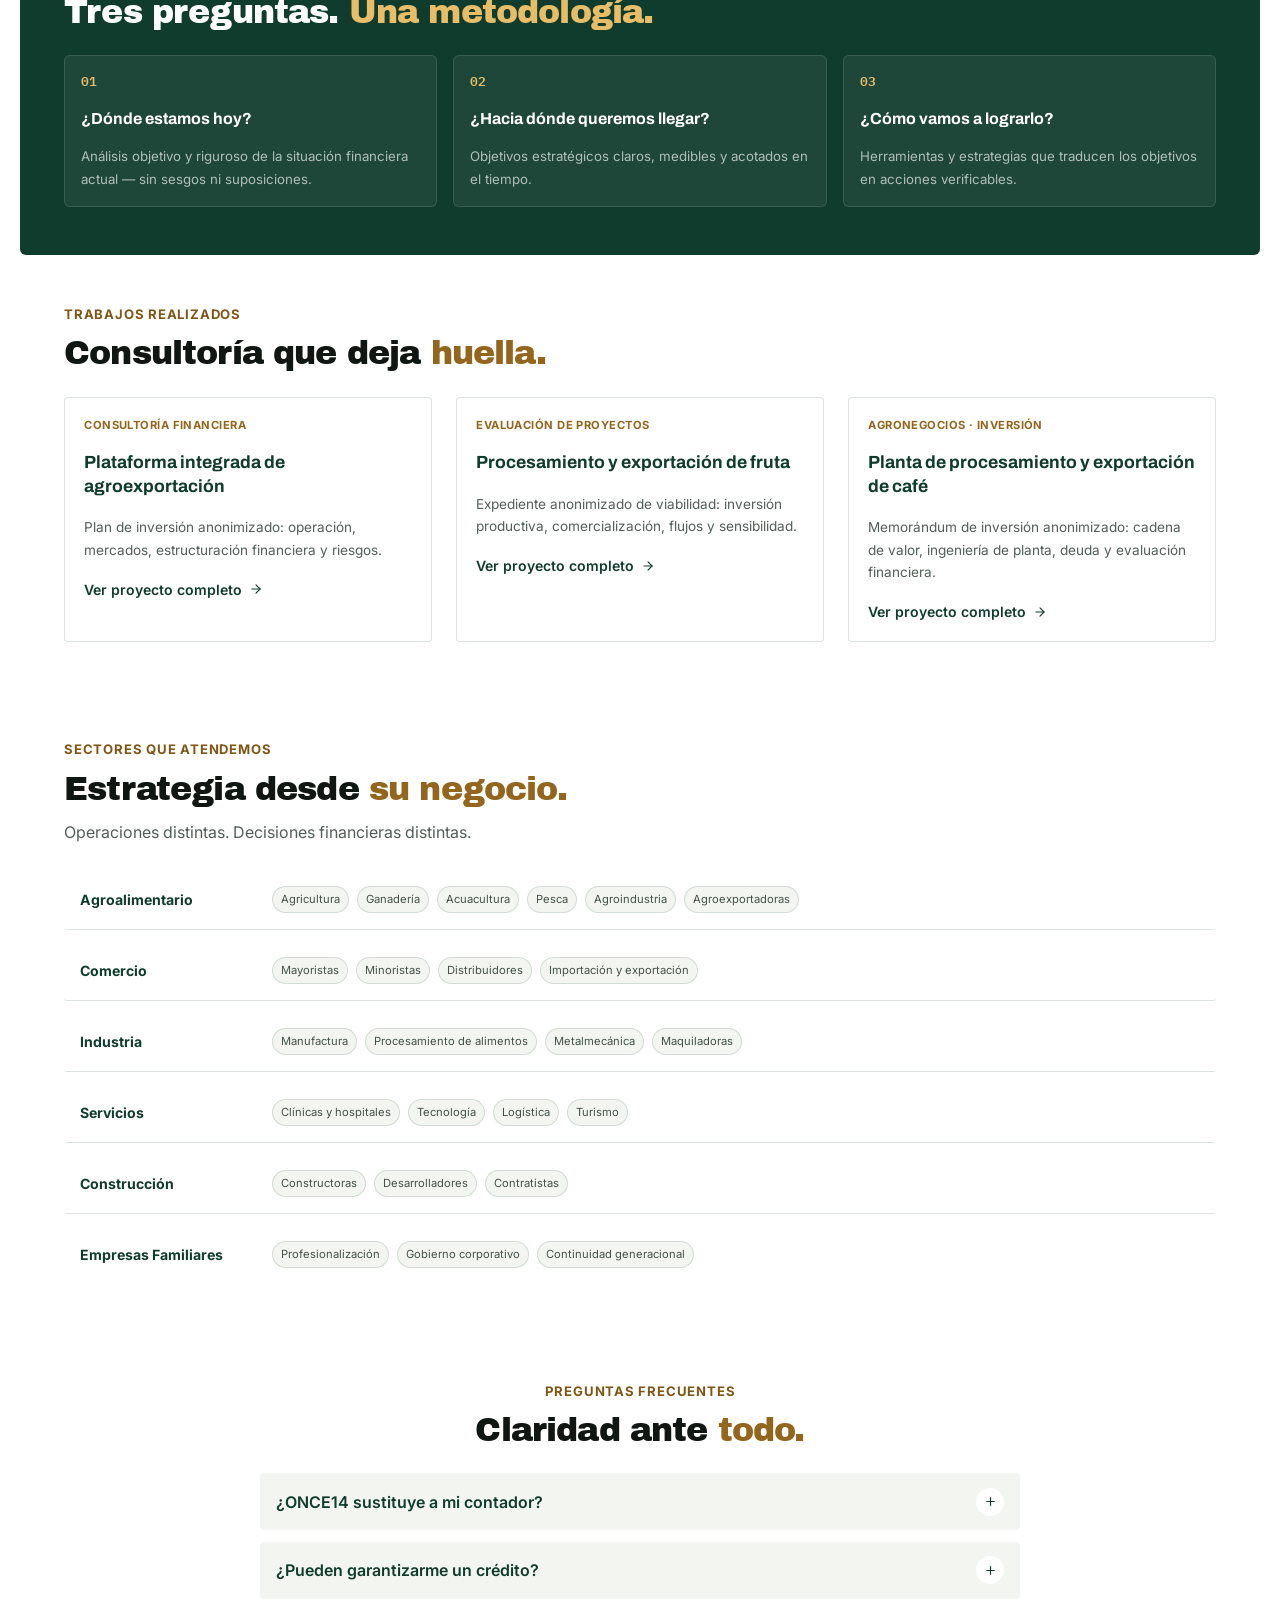
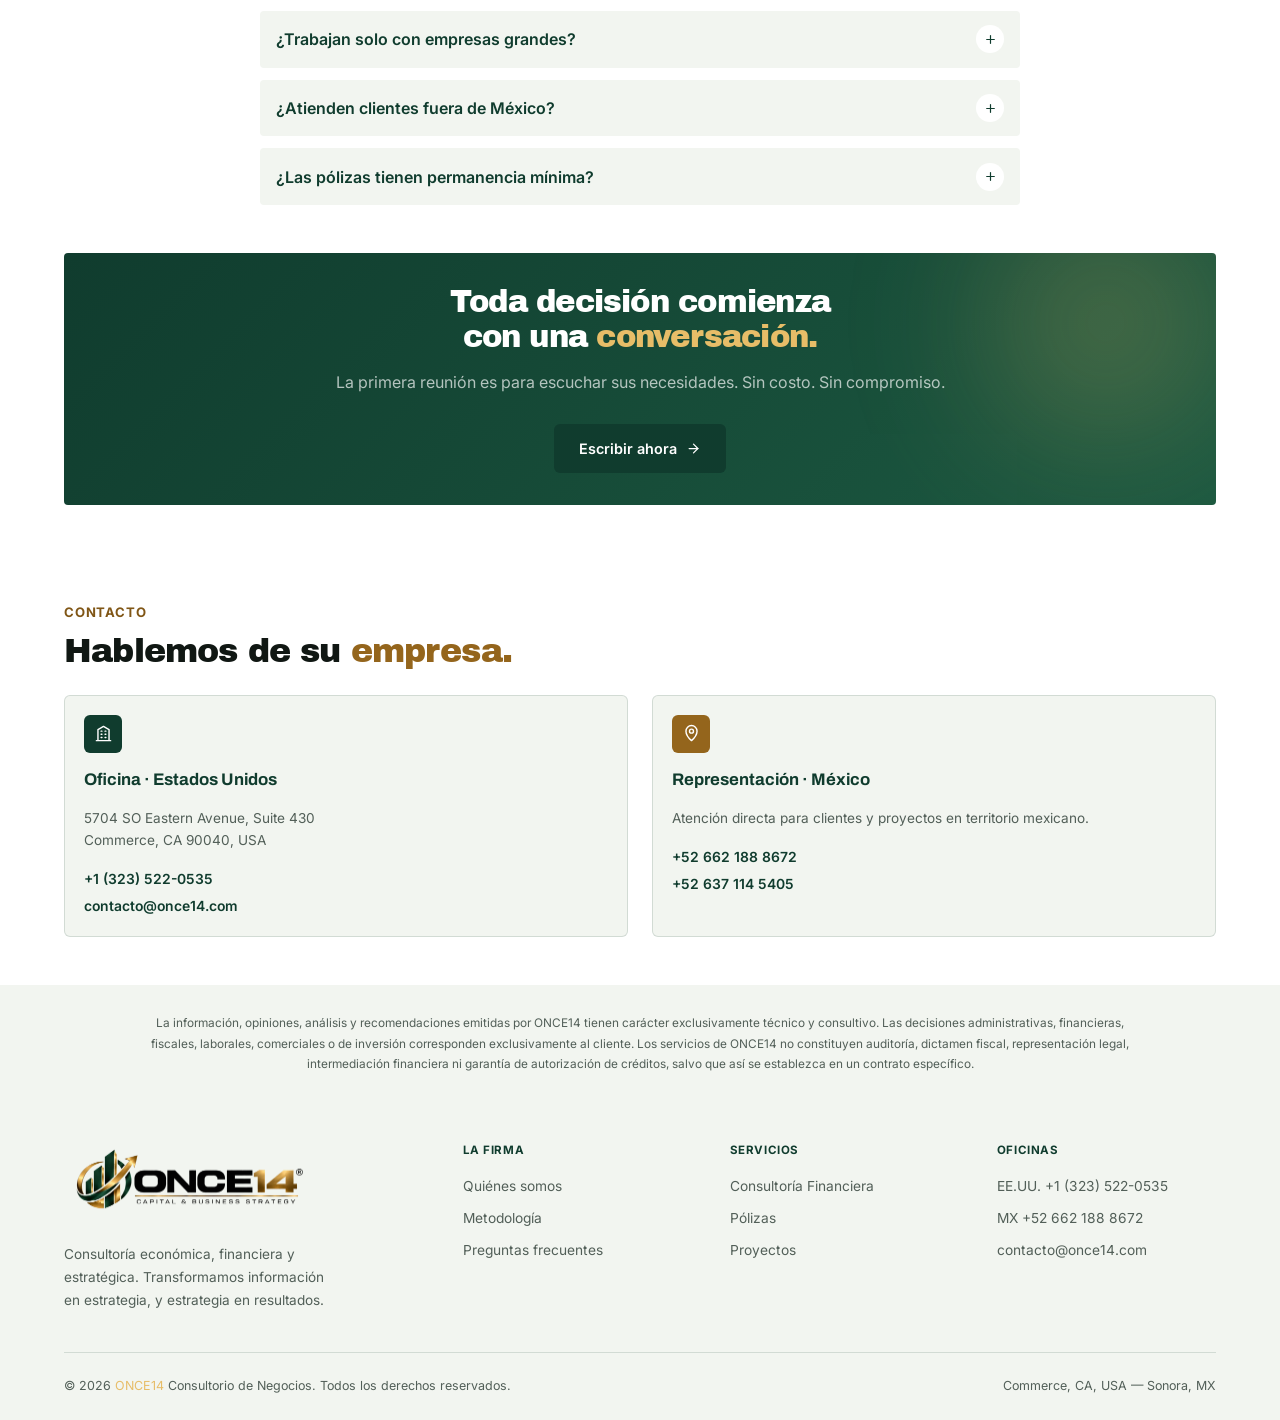
==== commit 2c134314: "Publish retainer examples and anonymized internal project portfolio" ====
--- a/index.html
+++ b/index.html
@@ -410,6 +410,7 @@
           <div class="pf-row2"><span class="pf-check"><svg viewBox="0 0 24 24"><polyline points="20 6 9 17 4 12"/></svg></span><span data-i18n data-en="12-month ongoing follow-up">Seguimiento permanente 12 meses</span></div>
         </div>
         <a href="#contacto" class="btn btn-ghost" data-i18n data-en="Request information">Solicitar información</a>
+        <a href="/referencias/mipymes/desierto-comercial/" data-case-reference class="btn btn-ghost" style="margin-top:.65rem;font-size:.8rem;">Ver caso ficticio →</a>
       </div>
       <div class="price-card featured reveal">
         <span class="price-badge-pop" data-i18n data-en="Most requested">Más solicitada</span>
@@ -423,6 +424,7 @@
           <div class="pf-row2"><span class="pf-check"><svg viewBox="0 0 24 24"><polyline points="20 6 9 17 4 12"/></svg></span><span data-i18n data-en="Ongoing financial follow-up">Seguimiento financiero continuo</span></div>
         </div>
         <a href="#contacto" class="btn btn-solid" data-i18n data-en="Request information">Solicitar información</a>
+        <a href="/referencias/industria-servicios/nexo-operaciones/" data-case-reference class="btn btn-ghost" style="margin-top:.65rem;font-size:.8rem;">Ver caso ficticio →</a>
       </div>
       <div class="price-card reveal">
         <span class="price-name" data-i18n data-en="Agribusiness">Agronegocios</span>
@@ -435,6 +437,7 @@
           <div class="pf-row2"><span class="pf-check"><svg viewBox="0 0 24 24"><polyline points="20 6 9 17 4 12"/></svg></span><span data-i18n data-en="Ongoing follow-up">Seguimiento permanente</span></div>
         </div>
         <a href="#contacto" class="btn btn-ghost" data-i18n data-en="Request information">Solicitar información</a>
+        <a href="/referencias/agronegocios/katort/caso/" data-case-reference class="btn btn-ghost" style="margin-top:.65rem;font-size:.8rem;">Ver caso ficticio →</a>
       </div>
     </div>
     <p class="pricing-note" data-i18n data-en="Each retainer requires an advance equal to the first month's fee. Minimum term: 12 months.">Cada póliza requiere un anticipo equivalente a la primera mensualidad. Vigencia mínima: 12 meses.</p>
@@ -481,31 +484,31 @@
       <h2 class="display display--lg" style="margin-top:.6rem;" data-i18n data-en="Consulting that leaves a <span class='accent'>mark.</span>">Consultoría que deja <span class="accent">huella.</span></h2>
     </div>
     <div class="proj-grid stagger">
-      <a href="https://mx1416client.capitaltrg.com" target="_blank" rel="noopener" class="proj-card reveal">
+      <a href="/trabajos/plataforma-agroexportadora/" data-project-reference class="proj-card reveal">
         <div class="proj-sparkline">
           <div class="spk" style="height:30%;"></div><div class="spk" style="height:42%;"></div><div class="spk" style="height:38%;"></div><div class="spk" style="height:55%;"></div><div class="spk" style="height:50%;"></div><div class="spk" style="height:68%;"></div><div class="spk" style="height:85%;background:var(--gold);"></div>
         </div>
         <span class="proj-tag" data-i18n data-en="Financial Consulting">Consultoría Financiera</span>
-        <h3 class="proj-title" data-i18n data-en="Financial structuring and sustainable growth model">Estructuración financiera y crecimiento sostenible</h3>
-        <p class="proj-desc" data-i18n data-en="Profitability diagnosis, management indicators and a budgeting model aligned with long-term strategic objectives.">Diagnóstico de rentabilidad, indicadores de gestión y modelo presupuestal alineado a objetivos de largo plazo.</p>
+        <h3 class="proj-title" data-i18n data-en="An integrated fresh-produce export platform">Plataforma integrada de agroexportación</h3>
+        <p class="proj-desc" data-i18n data-en="An anonymized investment plan covering operations, markets, financial structuring and risk.">Plan de inversión anonimizado: operación, mercados, estructuración financiera y riesgos.</p>
         <span class="link-arrow"><span data-i18n data-en="View full project">Ver proyecto completo</span> <svg viewBox="0 0 24 24"><line x1="5" y1="12" x2="19" y2="12"/><polyline points="12 5 19 12 12 19"/></svg></span>
       </a>
-      <a href="https://mx120524sonclient.capitaltrg.com" target="_blank" rel="noopener" class="proj-card reveal">
+      <a href="/trabajos/fruta-exportacion/" data-project-reference class="proj-card reveal">
         <div class="proj-sparkline">
           <div class="spk" style="height:25%;"></div><div class="spk" style="height:35%;"></div><div class="spk" style="height:45%;"></div><div class="spk" style="height:40%;"></div><div class="spk" style="height:60%;"></div><div class="spk" style="height:72%;"></div><div class="spk" style="height:90%;background:var(--gold);"></div>
         </div>
         <span class="proj-tag" data-i18n data-en="Project Evaluation">Evaluación de Proyectos</span>
-        <h3 class="proj-title" data-i18n data-en="Economic feasibility and credit-readiness in Sonora">Viabilidad económica y acceso a crédito en Sonora</h3>
-        <p class="proj-desc" data-i18n data-en="Feasibility study with cash-flow modeling and technical structuring for submission to financial institutions.">Estudio de viabilidad con modelación de flujos y estructuración técnica del expediente.</p>
+        <h3 class="proj-title" data-i18n data-en="Fruit processing and export growth">Procesamiento y exportación de fruta</h3>
+        <p class="proj-desc" data-i18n data-en="An anonymized feasibility dossier: productive investment, commercialization, cash flow and sensitivity.">Expediente anonimizado de viabilidad: inversión productiva, comercialización, flujos y sensibilidad.</p>
         <span class="link-arrow"><span data-i18n data-en="View full project">Ver proyecto completo</span> <svg viewBox="0 0 24 24"><line x1="5" y1="12" x2="19" y2="12"/><polyline points="12 5 19 12 12 19"/></svg></span>
       </a>
-      <a href="https://mx22072691client.capitaltrg.com" target="_blank" rel="noopener" class="proj-card reveal">
+      <a href="/trabajos/planta-cafe/" data-project-reference class="proj-card reveal">
         <div class="proj-sparkline">
           <div class="spk" style="height:40%;"></div><div class="spk" style="height:38%;"></div><div class="spk" style="height:52%;"></div><div class="spk" style="height:48%;"></div><div class="spk" style="height:65%;"></div><div class="spk" style="height:80%;"></div><div class="spk" style="height:95%;background:var(--gold);"></div>
         </div>
-        <span class="proj-tag" data-i18n data-en="Retainer Program · KPIs">Póliza de Acompañamiento · KPIs</span>
-        <h3 class="proj-title" data-i18n data-en="Financial control dashboard and ongoing consulting">Tablero de control financiero y consultoría continua</h3>
-        <p class="proj-desc" data-i18n data-en="A full system of financial and operational indicators for a company with complex production cycles.">Sistema integral de indicadores para una empresa con ciclos productivos complejos.</p>
+        <span class="proj-tag" data-i18n data-en="Agribusiness · Investment">Agronegocios · Inversión</span>
+        <h3 class="proj-title" data-i18n data-en="A coffee processing and export plant">Planta de procesamiento y exportación de café</h3>
+        <p class="proj-desc" data-i18n data-en="An anonymized investment memorandum: value chain, plant engineering, long-term debt and financial evaluation.">Memorándum de inversión anonimizado: cadena de valor, ingeniería de planta, deuda y evaluación financiera.</p>
         <span class="link-arrow"><span data-i18n data-en="View full project">Ver proyecto completo</span> <svg viewBox="0 0 24 24"><line x1="5" y1="12" x2="19" y2="12"/><polyline points="12 5 19 12 12 19"/></svg></span>
       </a>
     </div>
@@ -678,5 +681,6 @@
 <script src="js/media.js"></script>
 <script src="js/main.js"></script>
 <script src="js/explore.js"></script>
+<script defer src="js/reference-links.js"></script>
 </body>
 </html>
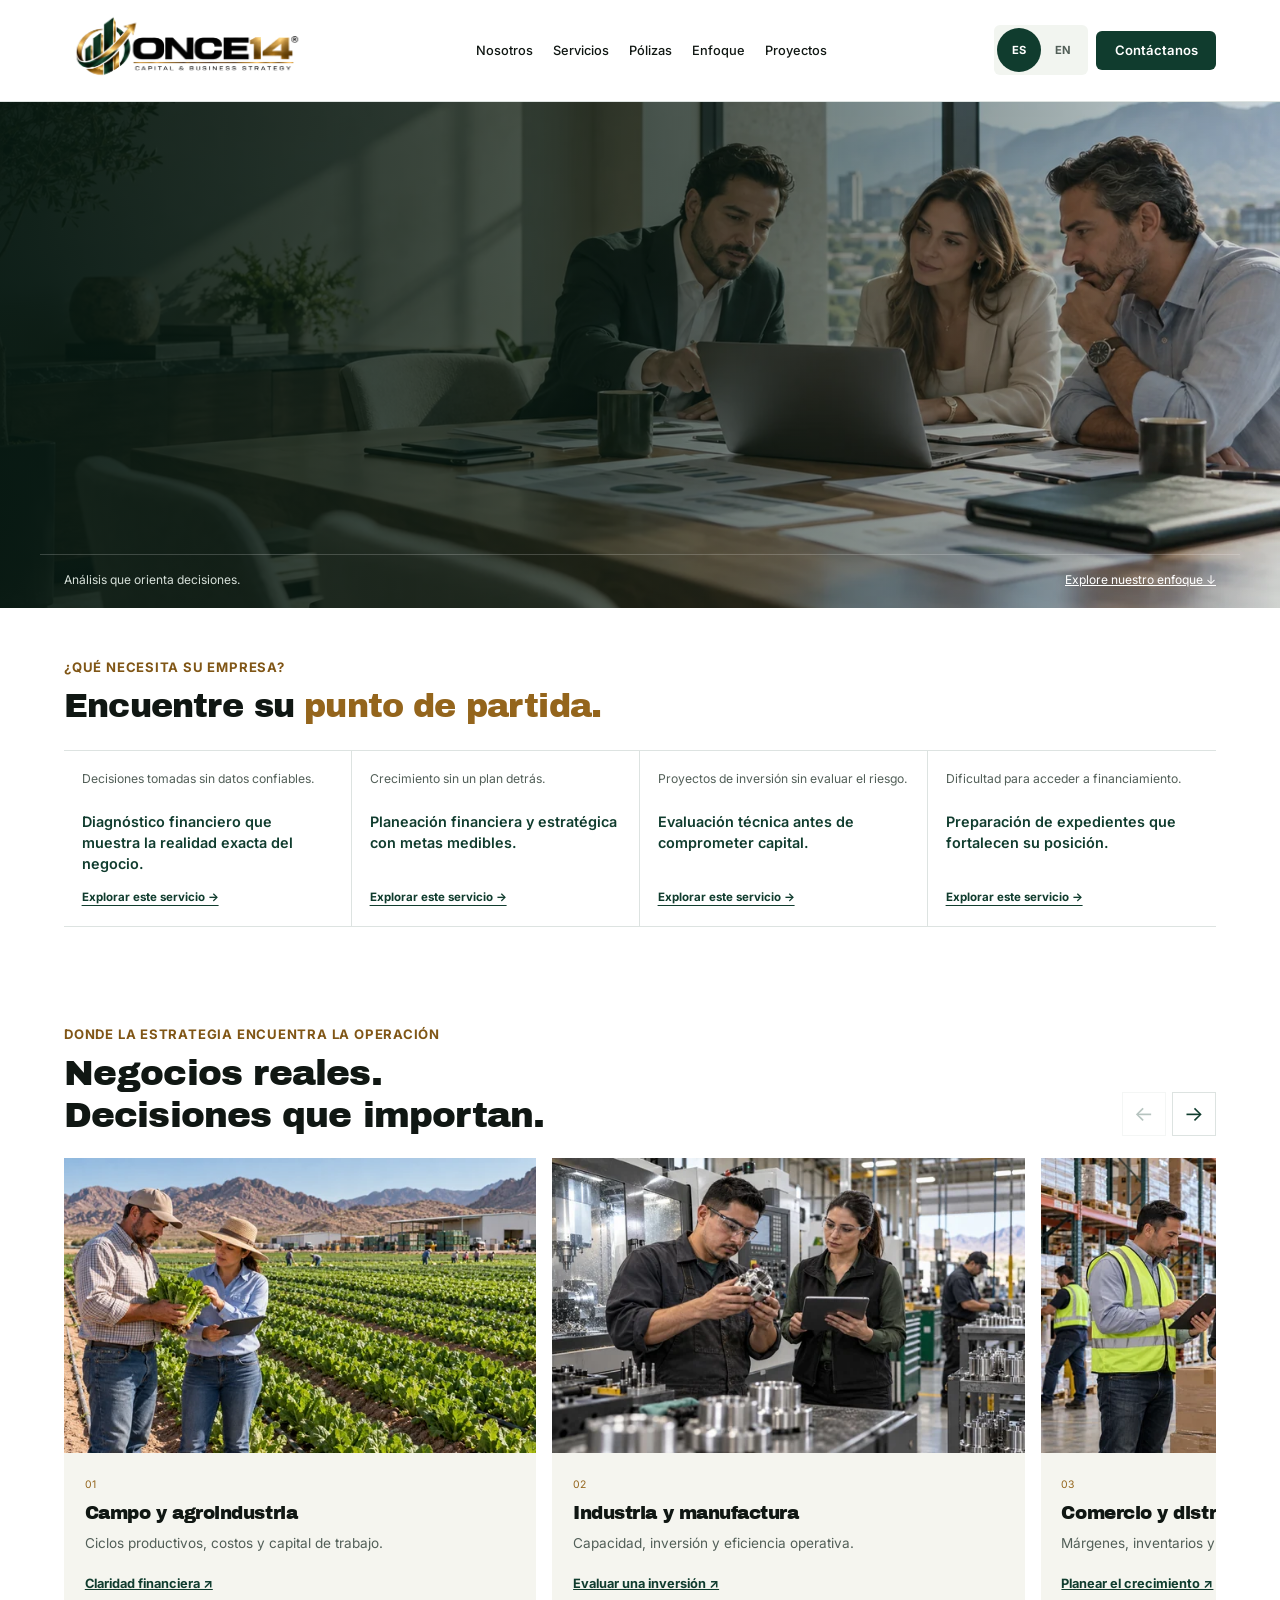
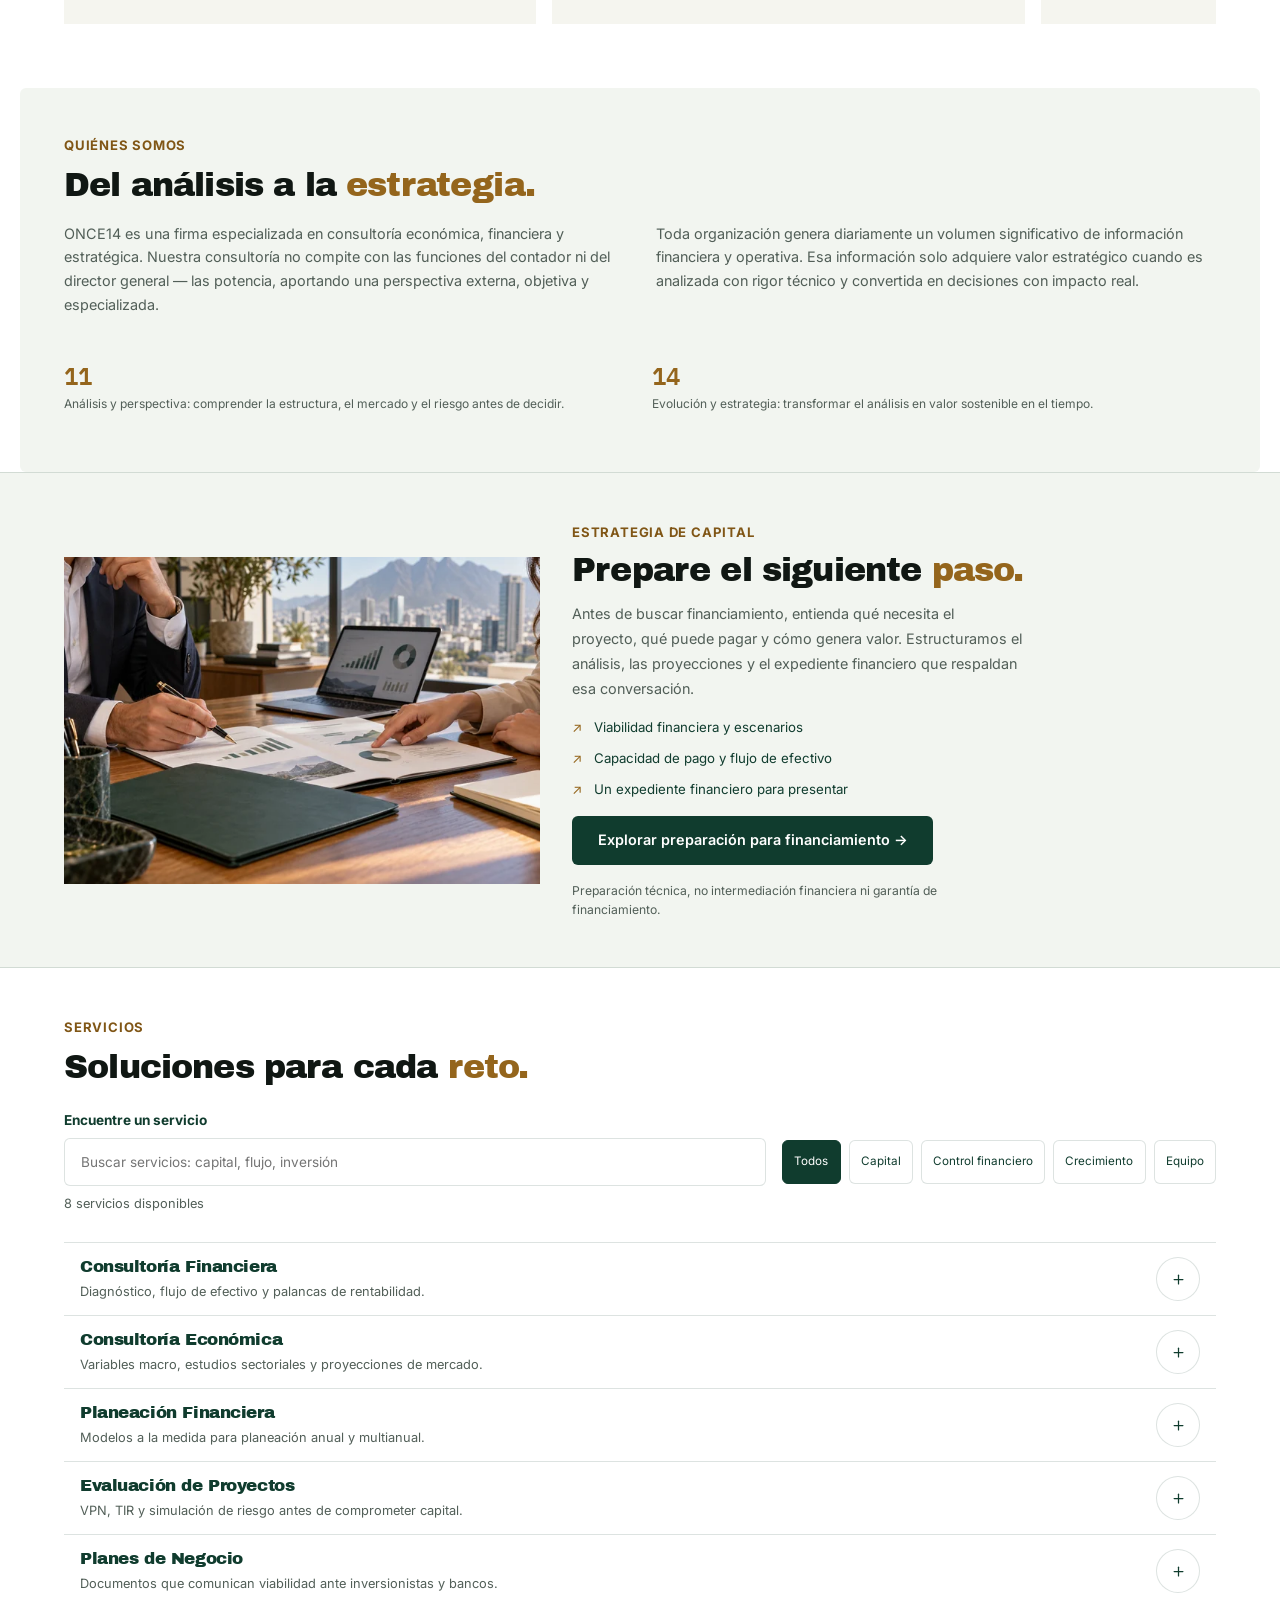
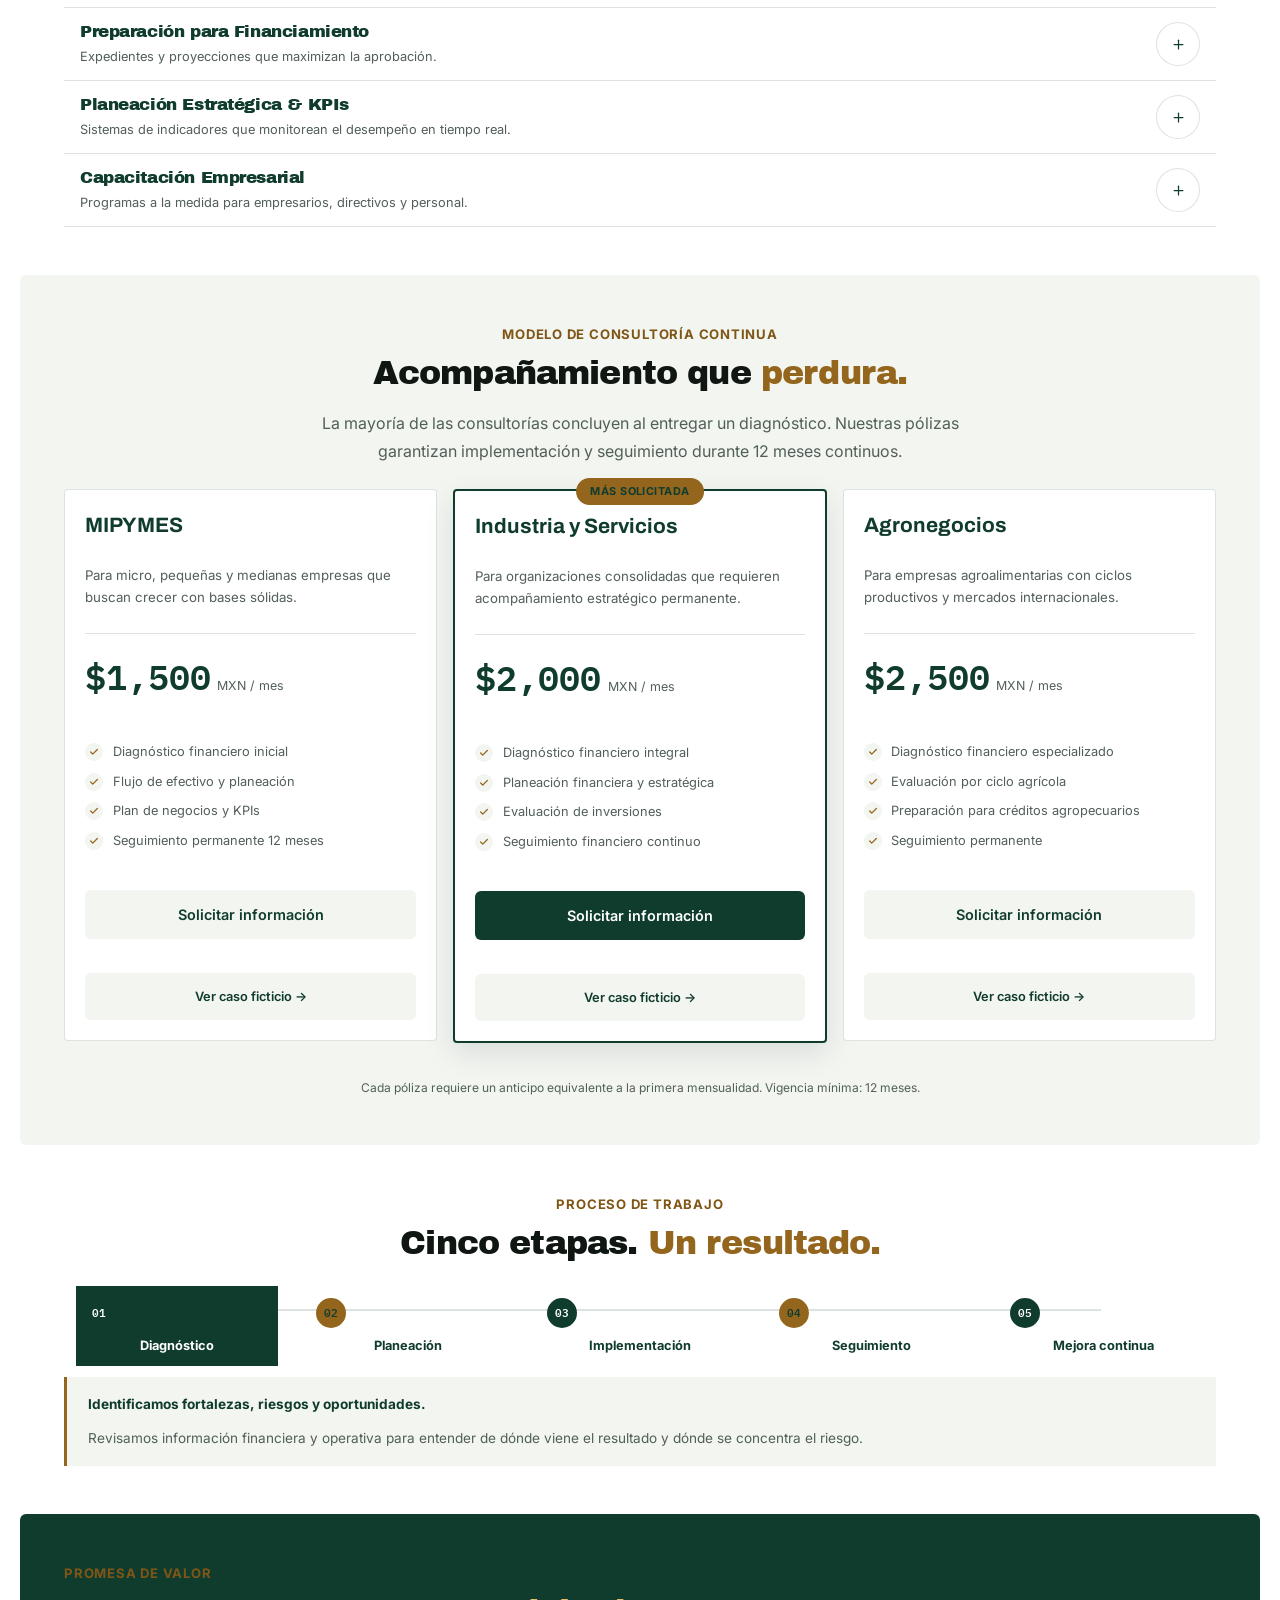
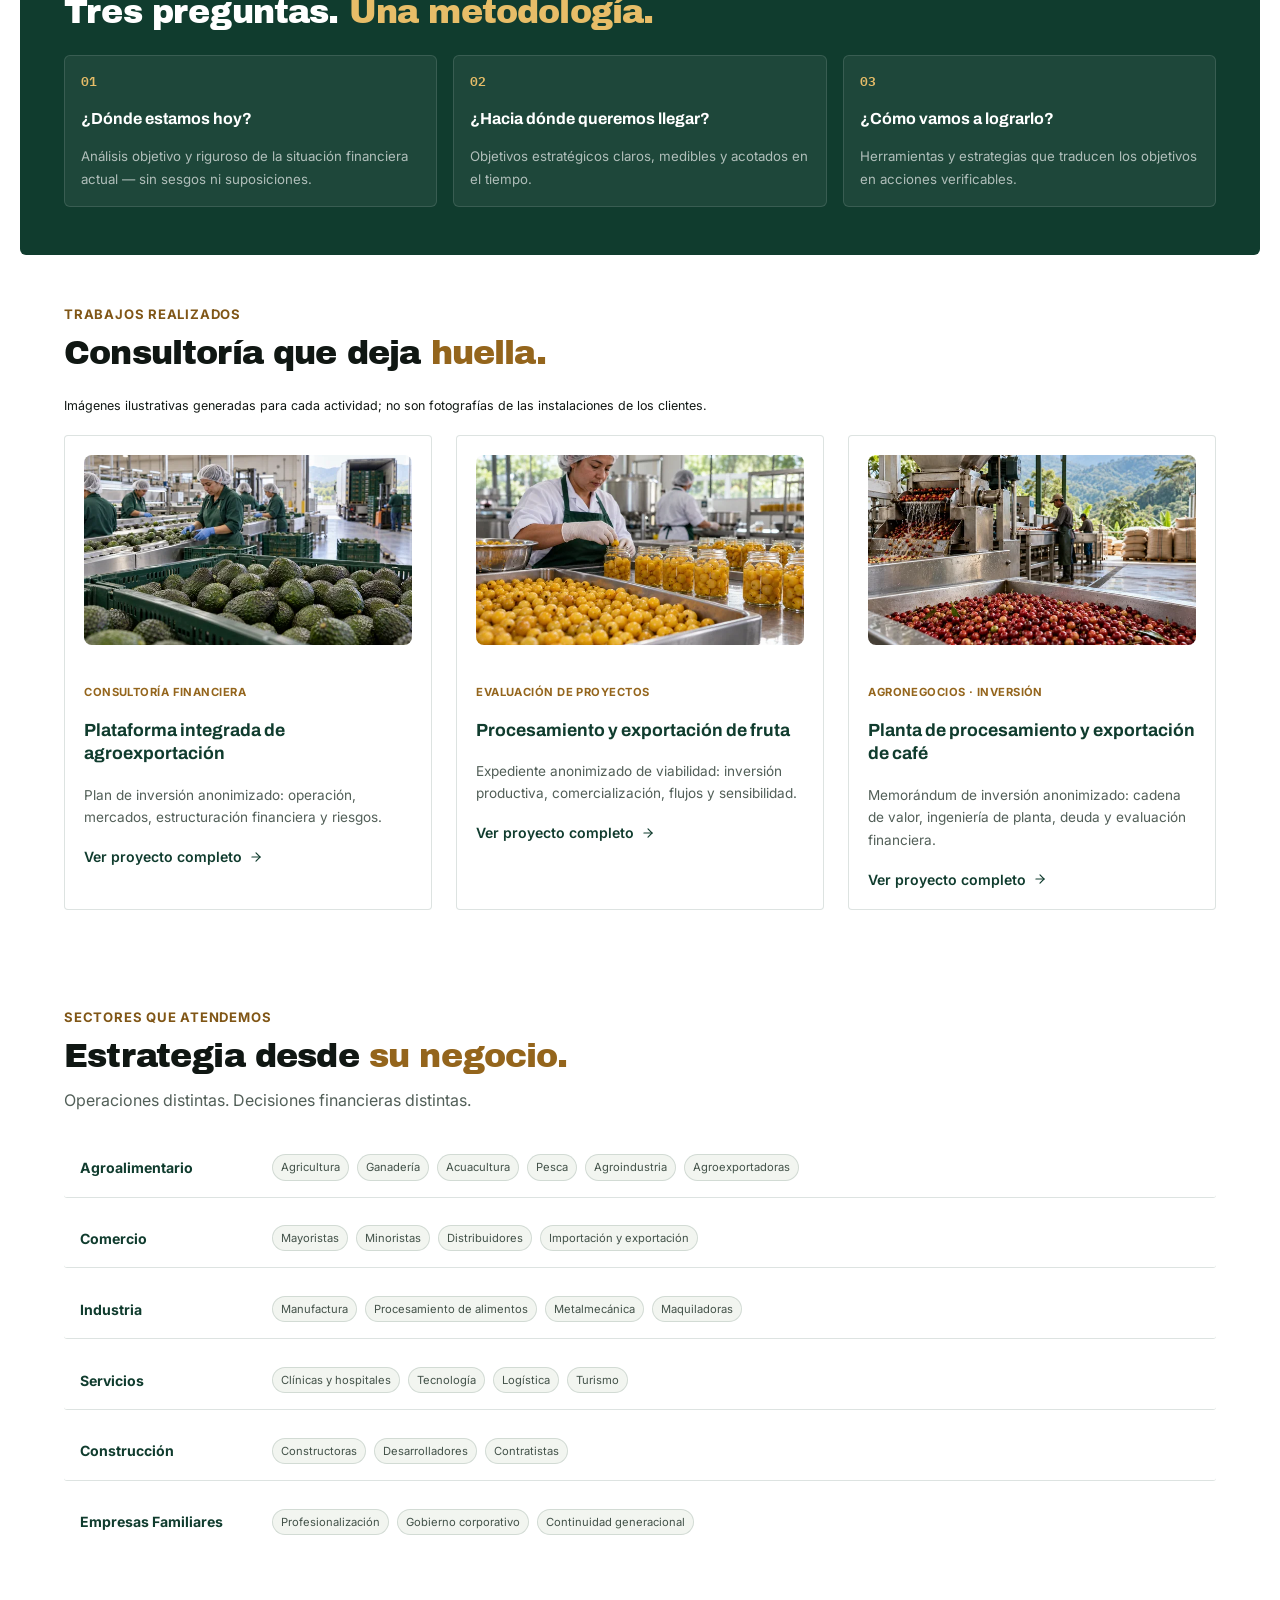
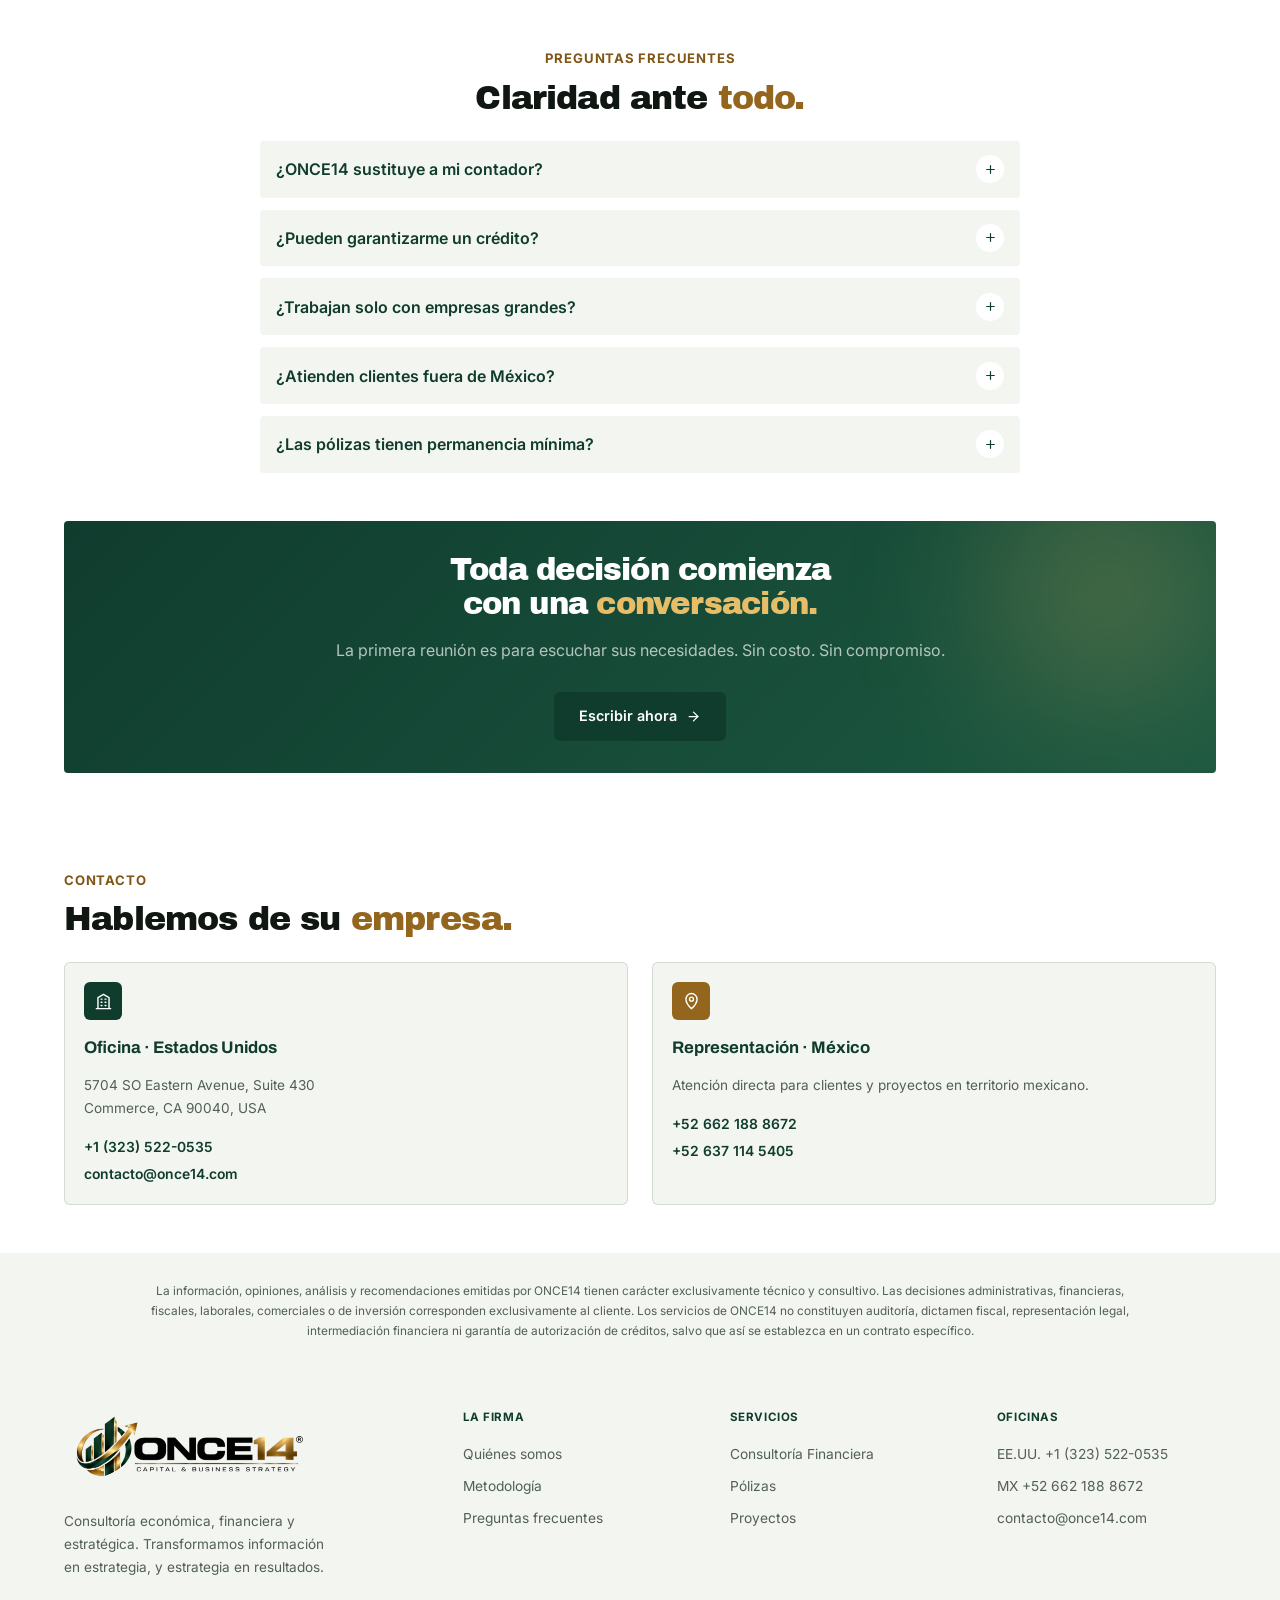
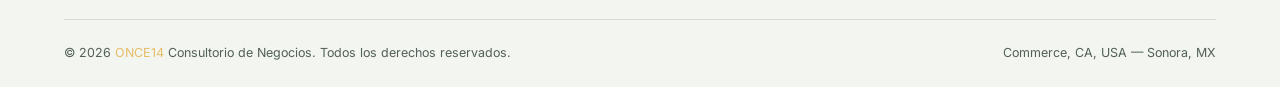
==== commit f9bb87f4: "Add six activity-specific generated photographs with responsive assets and bilingual captions" ====
--- a/index.html
+++ b/index.html
@@ -15,6 +15,7 @@
 <link rel="stylesheet" href="css/style.css"/>
 <link rel="stylesheet" href="css/brand.css"/>
 <link rel="stylesheet" href="css/editorial.css"/>
+<link rel="stylesheet" href="/assets/projects/project-images.css?v=20261001-7">
 </head>
 <body>
 <a class="skip-link" href="#inicio" data-i18n data-en="Skip to content">Ir al contenido</a>
@@ -483,29 +484,24 @@
       <span class="eyebrow2" data-i18n data-en="Completed work">Trabajos realizados</span>
       <h2 class="display display--lg" style="margin-top:.6rem;" data-i18n data-en="Consulting that leaves a <span class='accent'>mark.</span>">Consultoría que deja <span class="accent">huella.</span></h2>
     </div>
+    <p class="muted" style="font-size:.78rem;margin-bottom:1.2rem" data-i18n data-en="Illustrative images generated for each activity; not photographs of client premises.">Imágenes ilustrativas generadas para cada actividad; no son fotografías de las instalaciones de los clientes.</p>
     <div class="proj-grid stagger">
       <a href="/trabajos/plataforma-agroexportadora/" data-project-reference class="proj-card reveal">
-        <div class="proj-sparkline">
-          <div class="spk" style="height:30%;"></div><div class="spk" style="height:42%;"></div><div class="spk" style="height:38%;"></div><div class="spk" style="height:55%;"></div><div class="spk" style="height:50%;"></div><div class="spk" style="height:68%;"></div><div class="spk" style="height:85%;background:var(--gold);"></div>
-        </div>
+        <img class="proj-photo" src="/assets/projects/agroexportadora-aguacate-640.webp" width="640" height="427" alt="Selección y empaque de aguacate Hass · imagen ilustrativa" data-photo-es="Selección y empaque de aguacate Hass · imagen ilustrativa" data-photo-en="Hass avocado grading and packing · illustrative image" loading="lazy" decoding="async">
         <span class="proj-tag" data-i18n data-en="Financial Consulting">Consultoría Financiera</span>
         <h3 class="proj-title" data-i18n data-en="An integrated fresh-produce export platform">Plataforma integrada de agroexportación</h3>
         <p class="proj-desc" data-i18n data-en="An anonymized investment plan covering operations, markets, financial structuring and risk.">Plan de inversión anonimizado: operación, mercados, estructuración financiera y riesgos.</p>
         <span class="link-arrow"><span data-i18n data-en="View full project">Ver proyecto completo</span> <svg viewBox="0 0 24 24"><line x1="5" y1="12" x2="19" y2="12"/><polyline points="12 5 19 12 12 19"/></svg></span>
       </a>
       <a href="/trabajos/fruta-exportacion/" data-project-reference class="proj-card reveal">
-        <div class="proj-sparkline">
-          <div class="spk" style="height:25%;"></div><div class="spk" style="height:35%;"></div><div class="spk" style="height:45%;"></div><div class="spk" style="height:40%;"></div><div class="spk" style="height:60%;"></div><div class="spk" style="height:72%;"></div><div class="spk" style="height:90%;background:var(--gold);"></div>
-        </div>
+        <img class="proj-photo" src="/assets/projects/fruta-nanche-640.webp" width="640" height="427" alt="Procesamiento de nanche · imagen ilustrativa" data-photo-es="Procesamiento de nanche · imagen ilustrativa" data-photo-en="Nanche processing · illustrative image" loading="lazy" decoding="async">
         <span class="proj-tag" data-i18n data-en="Project Evaluation">Evaluación de Proyectos</span>
         <h3 class="proj-title" data-i18n data-en="Fruit processing and export growth">Procesamiento y exportación de fruta</h3>
         <p class="proj-desc" data-i18n data-en="An anonymized feasibility dossier: productive investment, commercialization, cash flow and sensitivity.">Expediente anonimizado de viabilidad: inversión productiva, comercialización, flujos y sensibilidad.</p>
         <span class="link-arrow"><span data-i18n data-en="View full project">Ver proyecto completo</span> <svg viewBox="0 0 24 24"><line x1="5" y1="12" x2="19" y2="12"/><polyline points="12 5 19 12 12 19"/></svg></span>
       </a>
       <a href="/trabajos/planta-cafe/" data-project-reference class="proj-card reveal">
-        <div class="proj-sparkline">
-          <div class="spk" style="height:40%;"></div><div class="spk" style="height:38%;"></div><div class="spk" style="height:52%;"></div><div class="spk" style="height:48%;"></div><div class="spk" style="height:65%;"></div><div class="spk" style="height:80%;"></div><div class="spk" style="height:95%;background:var(--gold);"></div>
-        </div>
+        <img class="proj-photo" src="/assets/projects/cafe-beneficio-640.webp" width="640" height="427" alt="Beneficio de café · imagen ilustrativa" data-photo-es="Beneficio de café · imagen ilustrativa" data-photo-en="Coffee milling · illustrative image" loading="lazy" decoding="async">
         <span class="proj-tag" data-i18n data-en="Agribusiness · Investment">Agronegocios · Inversión</span>
         <h3 class="proj-title" data-i18n data-en="A coffee processing and export plant">Planta de procesamiento y exportación de café</h3>
         <p class="proj-desc" data-i18n data-en="An anonymized investment memorandum: value chain, plant engineering, long-term debt and financial evaluation.">Memorándum de inversión anonimizado: cadena de valor, ingeniería de planta, deuda y evaluación financiera.</p>
@@ -681,6 +677,6 @@
 <script src="js/media.js"></script>
 <script src="js/main.js"></script>
 <script src="js/explore.js"></script>
-<script defer src="js/reference-links.js"></script>
+<script defer src="js/reference-links.js?v=20261001-7"></script>
 </body>
 </html>
--- a/assets/projects/project-images.css
+++ b/assets/projects/project-images.css
@@ -0,0 +1,9 @@
+.case-photo,.once-project-photo{margin:0 0 22px;background:#fff;border:1px solid #dce5de;border-radius:12px;overflow:hidden;position:relative;isolation:isolate}
+.case-photo img,.once-project-photo img{display:block;width:100%;height:clamp(210px,28vw,360px);object-fit:cover;object-position:center 55%;max-width:100%;transition:filter .2s ease}
+.case-photo figcaption,.once-project-photo figcaption{position:static;background:#fff;color:#496052;font:12px/1.5 Arial,sans-serif;padding:10px 14px;opacity:1;overflow-wrap:break-word}
+.case-photo--card{border:0;border-radius:8px;margin-bottom:18px}.case-photo--card img{height:180px}.case-photo--card figcaption{padding:8px 0;font-size:11px}
+.once-project-photo{max-width:1160px;margin:24px auto;padding:0}.once-project-photo img{height:300px}
+.proj-photo{display:block;width:100%;height:190px;object-fit:cover;border-radius:8px;margin-bottom:22px;max-width:100%}
+@media(max-width:760px){.case-photo img{height:230px}.case-photo--card img{height:200px}.once-project-photo{margin:16px}.once-project-photo img{height:210px}.case-photo figcaption,.once-project-photo figcaption{font-size:11px}.proj-photo{height:180px}}
+@media(prefers-reduced-motion:reduce){.case-photo img,.once-project-photo img{transition:none}}
+@media print{.case-photo,.once-project-photo{display:none}.proj-photo{height:100px}}
